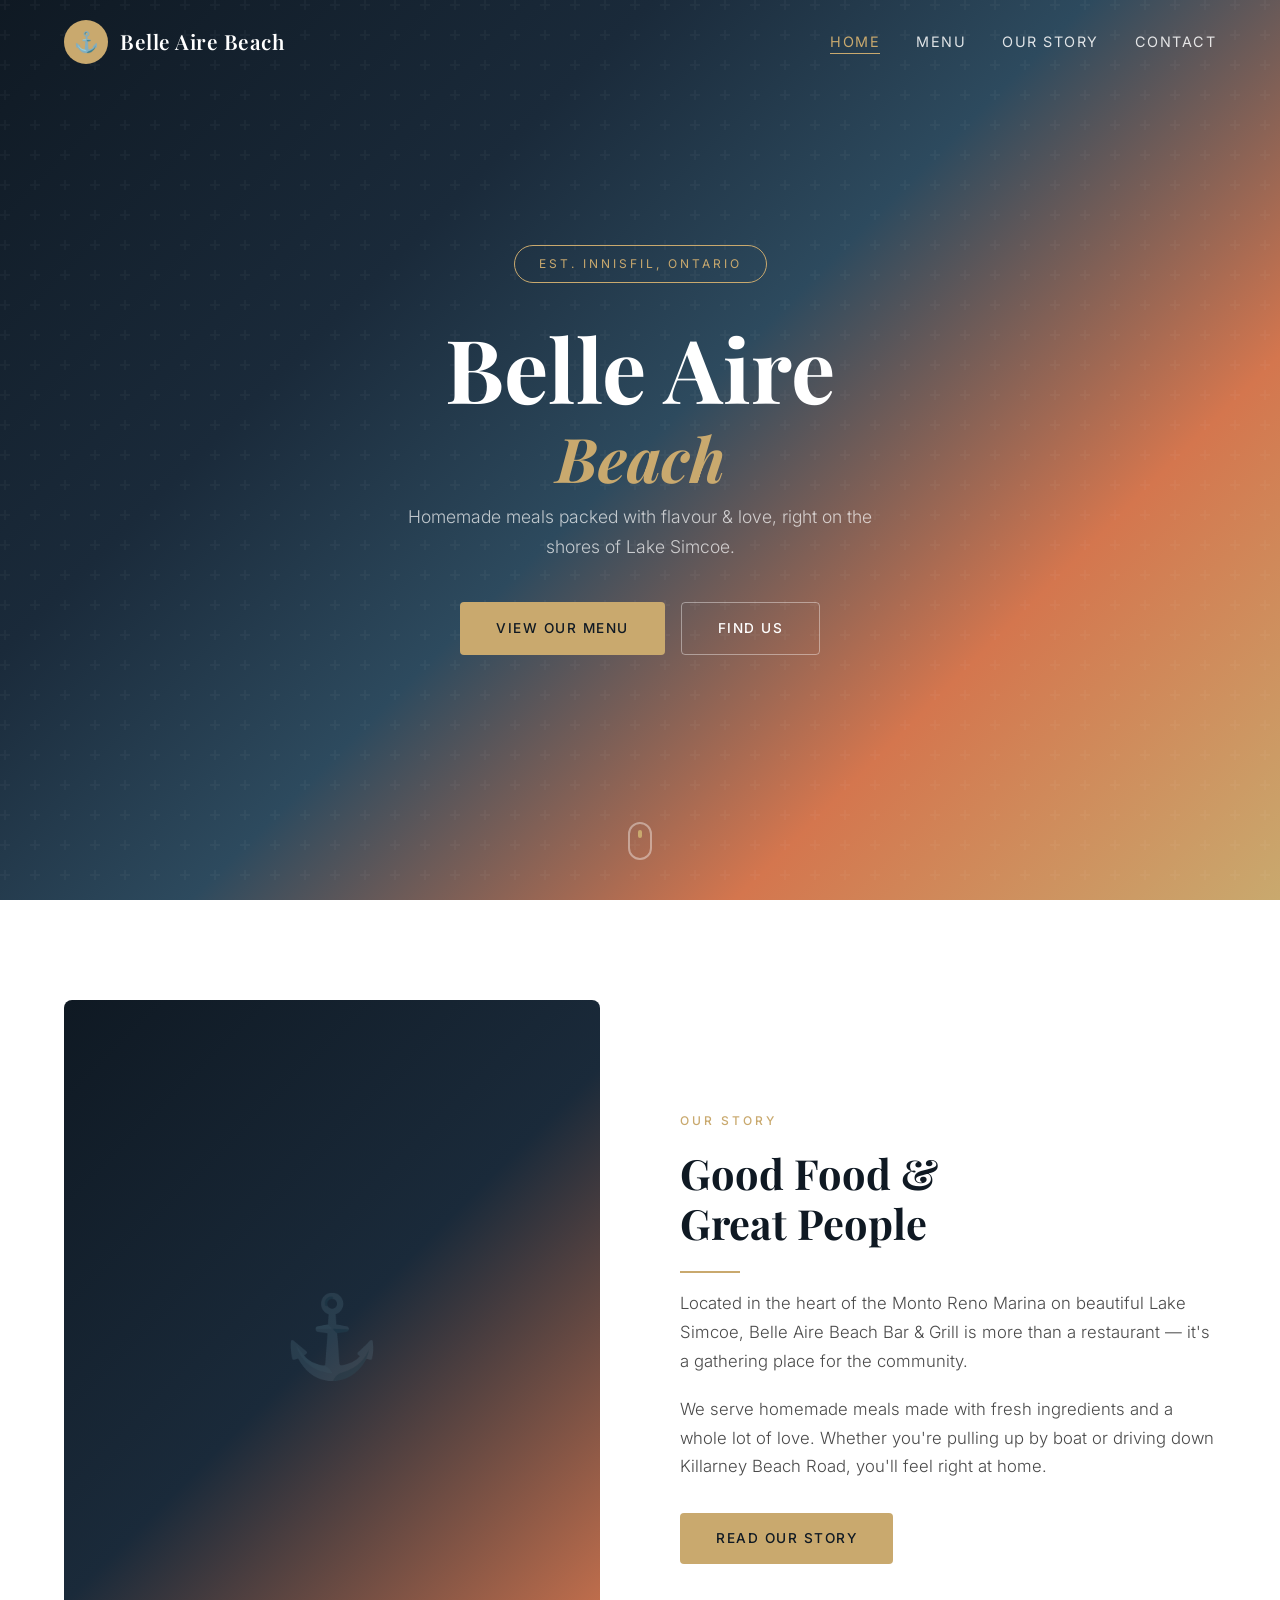
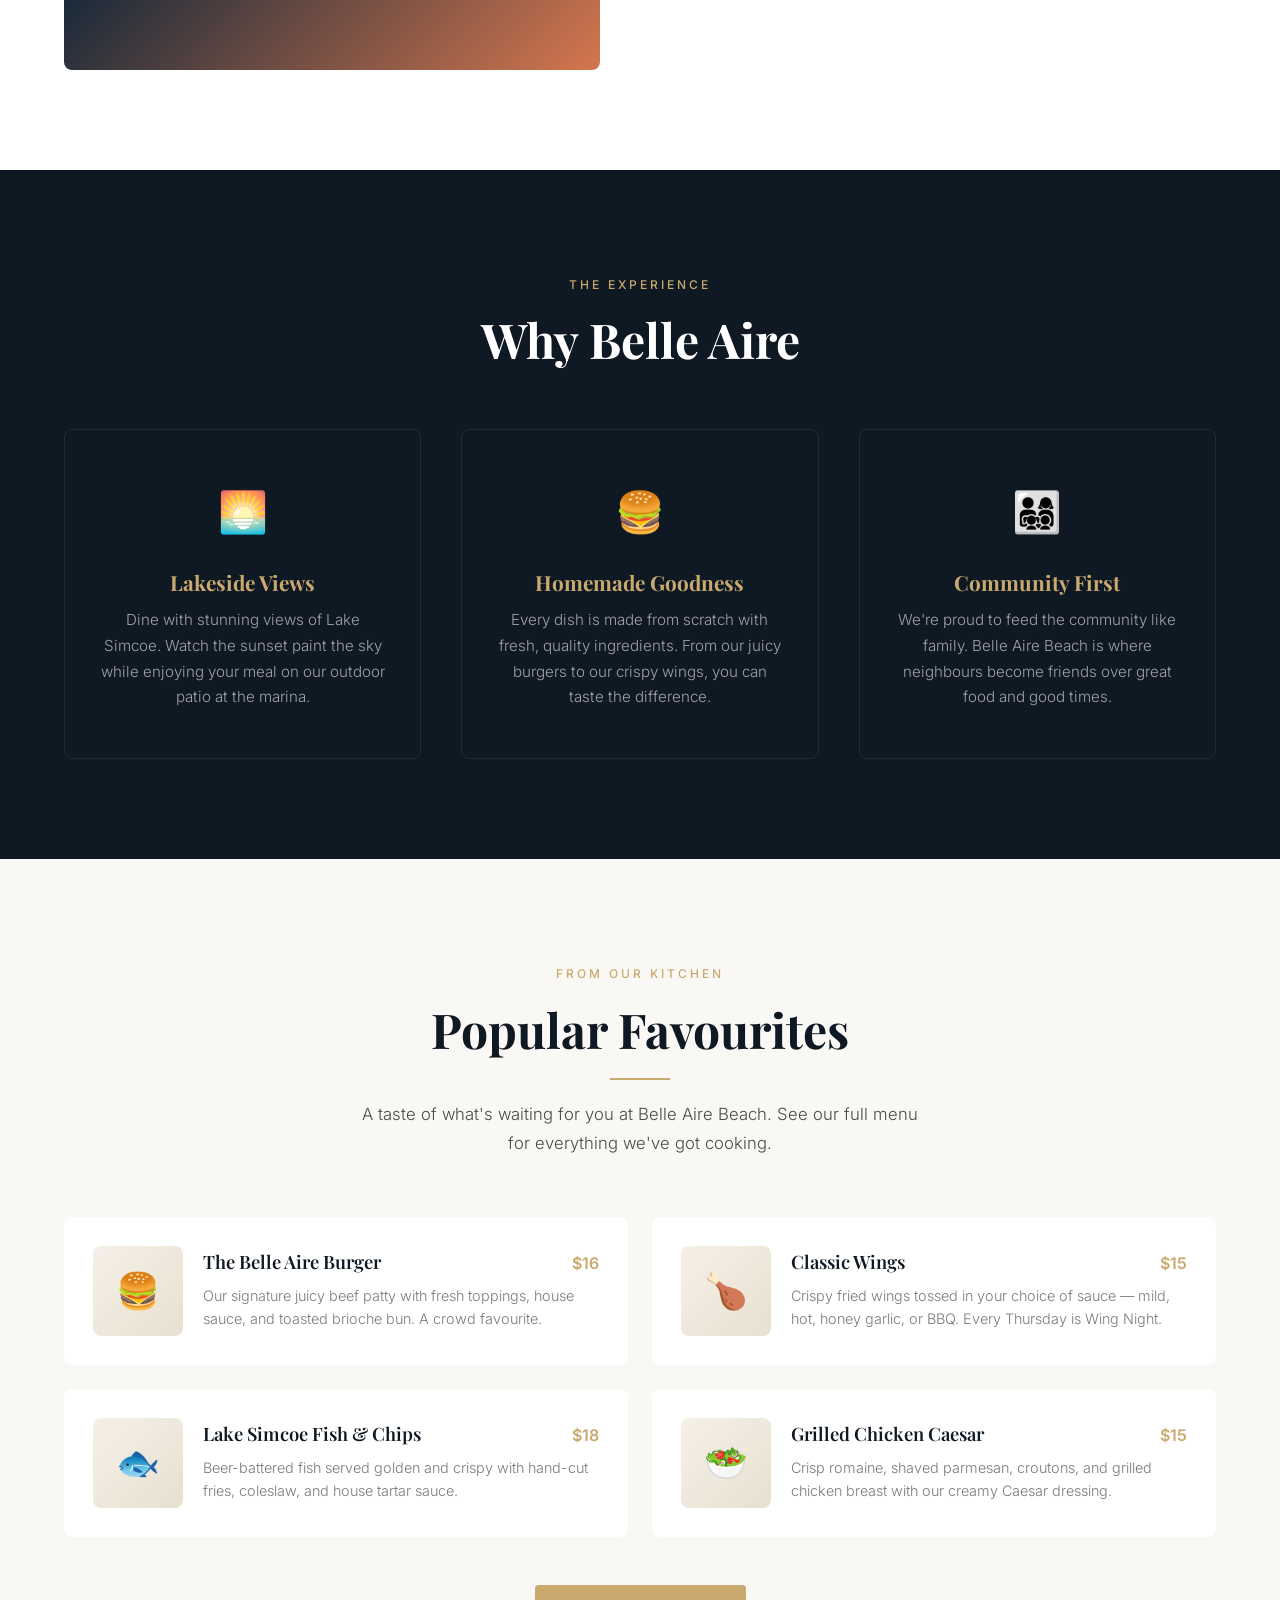
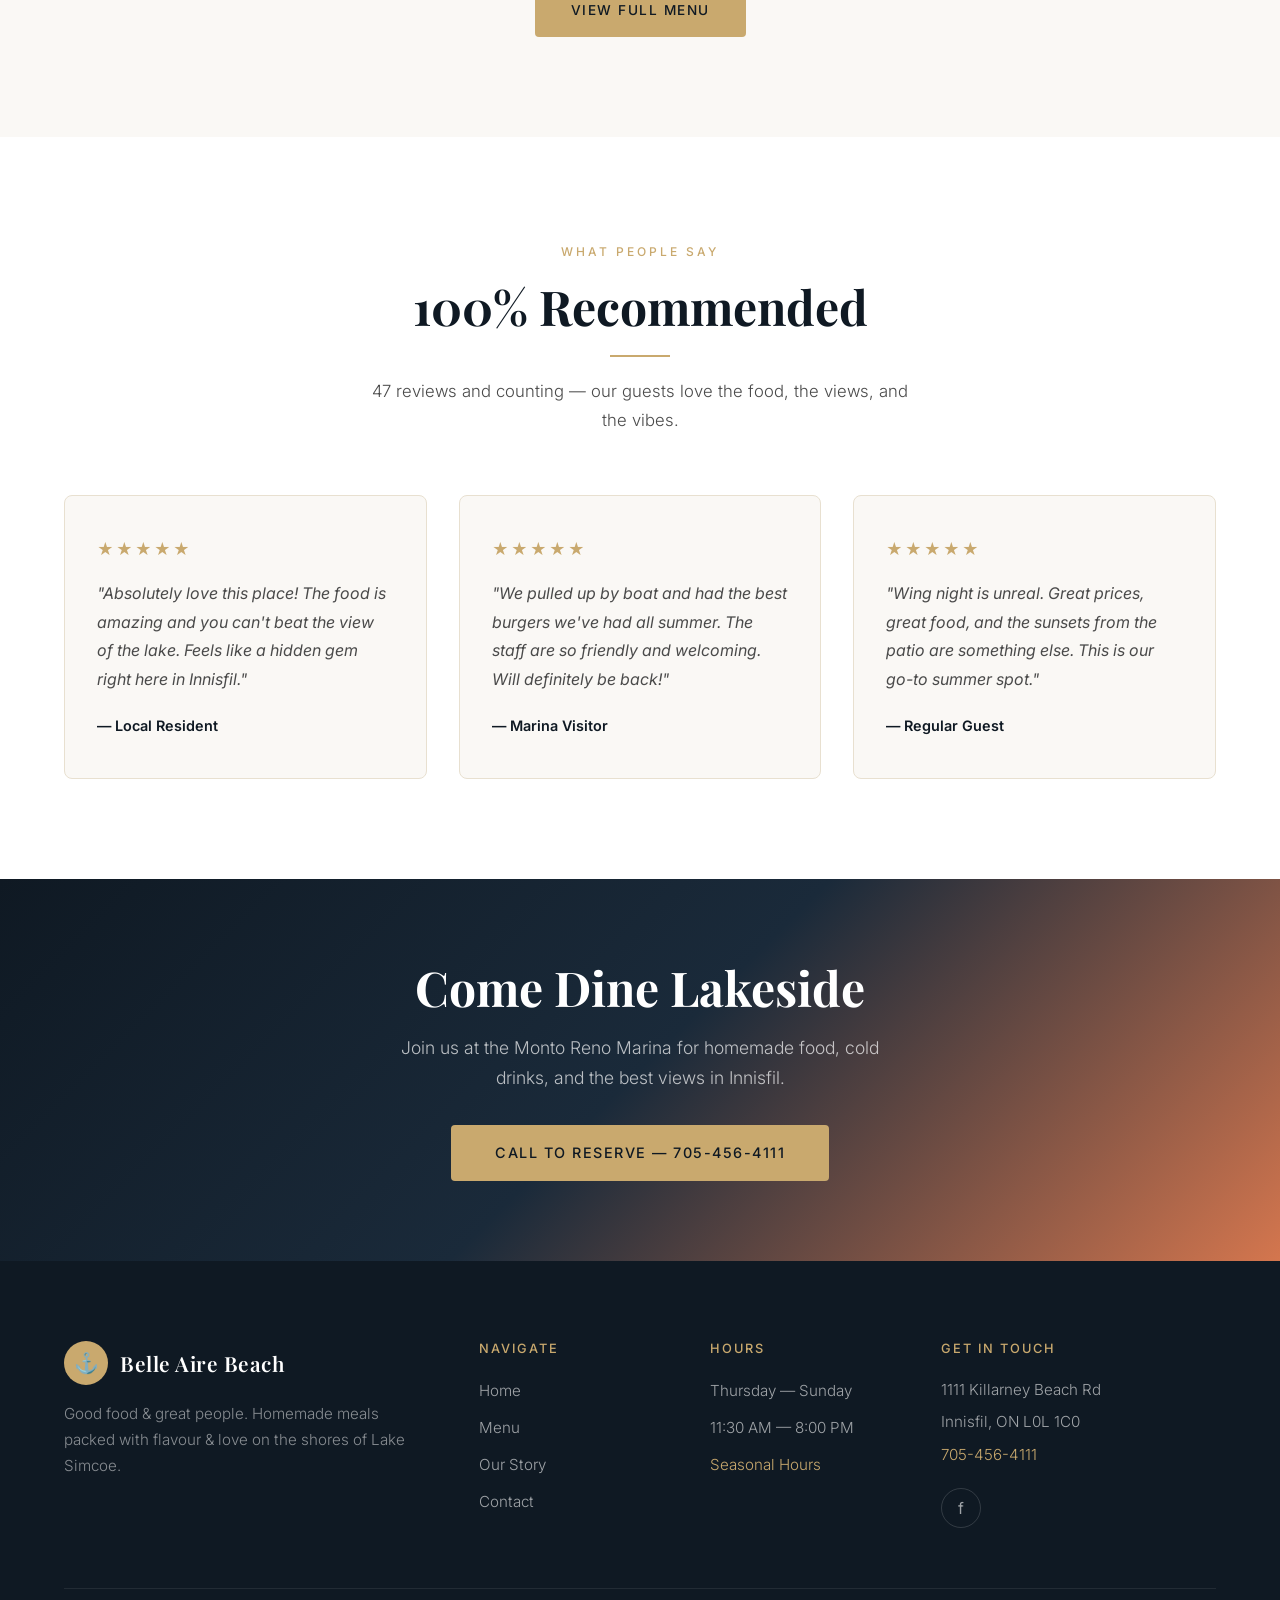
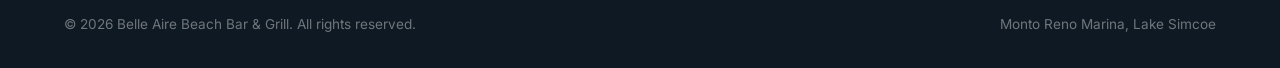
==== index.html @ 66b7fabe "Initial commit: Belle Aire Beach Bar & Grill website Static 4-page restaurant website with home, men" ====
<!DOCTYPE html>
<html lang="en">
<head>
  <meta charset="UTF-8">
  <meta name="viewport" content="width=device-width, initial-scale=1.0">
  <title>Belle Aire Beach Bar & Grill | Lakeside Dining on Lake Simcoe</title>
  <meta name="description" content="Good food & great people. Homemade meals packed with flavour & love at Monto Reno Marina on Lake Simcoe, Innisfil, Ontario.">
  <link rel="stylesheet" href="css/style.css">
  <link rel="icon" href="data:image/svg+xml,<svg xmlns='http://www.w3.org/2000/svg' viewBox='0 0 100 100'><text y='.9em' font-size='90'>⚓</text></svg>">
</head>
<body>

  <!-- NAV -->
  <nav class="nav">
    <div class="nav-inner">
      <a href="index.html" class="nav-logo">
        <div class="nav-logo-icon">⚓</div>
        <span class="nav-logo-text">Belle Aire Beach</span>
      </a>
      <ul class="nav-links">
        <li><a href="index.html" class="active">Home</a></li>
        <li><a href="menu.html">Menu</a></li>
        <li><a href="story.html">Our Story</a></li>
        <li><a href="contact.html">Contact</a></li>
      </ul>
      <div class="nav-toggle">
        <span></span>
        <span></span>
        <span></span>
      </div>
    </div>
  </nav>

  <!-- HERO -->
  <section class="hero">
    <div class="hero-bg"></div>
    <div class="hero-content">
      <div class="hero-badge">Est. Innisfil, Ontario</div>
      <h1 class="hero-title">Belle Aire <span>Beach</span></h1>
      <p class="hero-sub">Homemade meals packed with flavour & love, right on the shores of Lake Simcoe.</p>
      <div class="hero-cta">
        <a href="menu.html" class="btn btn-primary">View Our Menu</a>
        <a href="contact.html" class="btn btn-outline">Find Us</a>
      </div>
    </div>
    <div class="hero-scroll"><span></span></div>
  </section>

  <!-- ABOUT PREVIEW -->
  <section class="section about-preview">
    <div class="container">
      <div class="about-grid fade-in">
        <div class="about-image">
          <div class="about-image-overlay">⚓</div>
        </div>
        <div class="about-text">
          <div class="section-label">Our Story</div>
          <h2>Good Food &<br>Great People</h2>
          <div class="divider" style="margin: 16px 0;"></div>
          <p>Located in the heart of the Monto Reno Marina on beautiful Lake Simcoe, Belle Aire Beach Bar & Grill is more than a restaurant — it's a gathering place for the community.</p>
          <p>We serve homemade meals made with fresh ingredients and a whole lot of love. Whether you're pulling up by boat or driving down Killarney Beach Road, you'll feel right at home.</p>
          <a href="story.html" class="btn btn-primary">Read Our Story</a>
        </div>
      </div>
    </div>
  </section>

  <!-- FEATURES -->
  <section class="section features">
    <div class="container">
      <div class="section-header">
        <div class="section-label" style="color: var(--gold);">The Experience</div>
        <h2 class="section-title" style="color: var(--white);">Why Belle Aire</h2>
      </div>
      <div class="features-grid">
        <div class="feature-card fade-in">
          <div class="feature-icon">🌅</div>
          <h3>Lakeside Views</h3>
          <p>Dine with stunning views of Lake Simcoe. Watch the sunset paint the sky while enjoying your meal on our outdoor patio at the marina.</p>
        </div>
        <div class="feature-card fade-in">
          <div class="feature-icon">🍔</div>
          <h3>Homemade Goodness</h3>
          <p>Every dish is made from scratch with fresh, quality ingredients. From our juicy burgers to our crispy wings, you can taste the difference.</p>
        </div>
        <div class="feature-card fade-in">
          <div class="feature-icon">👨‍👩‍👧‍👦</div>
          <h3>Community First</h3>
          <p>We're proud to feed the community like family. Belle Aire Beach is where neighbours become friends over great food and good times.</p>
        </div>
      </div>
    </div>
  </section>

  <!-- MENU PREVIEW -->
  <section class="section menu-section">
    <div class="container">
      <div class="section-header">
        <div class="section-label">From Our Kitchen</div>
        <h2 class="section-title">Popular Favourites</h2>
        <div class="divider"></div>
        <p class="section-desc">A taste of what's waiting for you at Belle Aire Beach. See our full menu for everything we've got cooking.</p>
      </div>
      <div class="menu-grid">
        <div class="menu-item fade-in" data-category="mains">
          <div class="menu-item-img">🍔</div>
          <div class="menu-item-info">
            <div class="menu-item-header">
              <span class="menu-item-name">The Belle Aire Burger</span>
              <span class="menu-item-price">$16</span>
            </div>
            <p class="menu-item-desc">Our signature juicy beef patty with fresh toppings, house sauce, and toasted brioche bun. A crowd favourite.</p>
          </div>
        </div>
        <div class="menu-item fade-in" data-category="starters">
          <div class="menu-item-img">🍗</div>
          <div class="menu-item-info">
            <div class="menu-item-header">
              <span class="menu-item-name">Classic Wings</span>
              <span class="menu-item-price">$15</span>
            </div>
            <p class="menu-item-desc">Crispy fried wings tossed in your choice of sauce — mild, hot, honey garlic, or BBQ. Every Thursday is Wing Night.</p>
          </div>
        </div>
        <div class="menu-item fade-in" data-category="mains">
          <div class="menu-item-img">🐟</div>
          <div class="menu-item-info">
            <div class="menu-item-header">
              <span class="menu-item-name">Lake Simcoe Fish & Chips</span>
              <span class="menu-item-price">$18</span>
            </div>
            <p class="menu-item-desc">Beer-battered fish served golden and crispy with hand-cut fries, coleslaw, and house tartar sauce.</p>
          </div>
        </div>
        <div class="menu-item fade-in" data-category="mains">
          <div class="menu-item-img">🥗</div>
          <div class="menu-item-info">
            <div class="menu-item-header">
              <span class="menu-item-name">Grilled Chicken Caesar</span>
              <span class="menu-item-price">$15</span>
            </div>
            <p class="menu-item-desc">Crisp romaine, shaved parmesan, croutons, and grilled chicken breast with our creamy Caesar dressing.</p>
          </div>
        </div>
      </div>
      <div style="text-align: center; margin-top: 48px;">
        <a href="menu.html" class="btn btn-primary">View Full Menu</a>
      </div>
    </div>
  </section>

  <!-- TESTIMONIALS -->
  <section class="section testimonials">
    <div class="container">
      <div class="section-header">
        <div class="section-label">What People Say</div>
        <h2 class="section-title">100% Recommended</h2>
        <div class="divider"></div>
        <p class="section-desc">47 reviews and counting — our guests love the food, the views, and the vibes.</p>
      </div>
      <div class="testimonial-grid">
        <div class="testimonial-card fade-in">
          <div class="testimonial-stars">★★★★★</div>
          <p class="testimonial-text">"Absolutely love this place! The food is amazing and you can't beat the view of the lake. Feels like a hidden gem right here in Innisfil."</p>
          <p class="testimonial-author">— Local Resident</p>
        </div>
        <div class="testimonial-card fade-in">
          <div class="testimonial-stars">★★★★★</div>
          <p class="testimonial-text">"We pulled up by boat and had the best burgers we've had all summer. The staff are so friendly and welcoming. Will definitely be back!"</p>
          <p class="testimonial-author">— Marina Visitor</p>
        </div>
        <div class="testimonial-card fade-in">
          <div class="testimonial-stars">★★★★★</div>
          <p class="testimonial-text">"Wing night is unreal. Great prices, great food, and the sunsets from the patio are something else. This is our go-to summer spot."</p>
          <p class="testimonial-author">— Regular Guest</p>
        </div>
      </div>
    </div>
  </section>

  <!-- CTA BANNER -->
  <section class="cta-banner">
    <div class="container">
      <h2>Come Dine Lakeside</h2>
      <p>Join us at the Monto Reno Marina for homemade food, cold drinks, and the best views in Innisfil.</p>
      <a href="tel:+17054564111" class="btn btn-primary">Call to Reserve — 705-456-4111</a>
    </div>
  </section>

  <!-- FOOTER -->
  <footer class="footer">
    <div class="container">
      <div class="footer-grid">
        <div class="footer-brand">
          <a href="index.html" class="nav-logo" style="margin-bottom: 4px;">
            <div class="nav-logo-icon">⚓</div>
            <span class="nav-logo-text">Belle Aire Beach</span>
          </a>
          <p>Good food & great people. Homemade meals packed with flavour & love on the shores of Lake Simcoe.</p>
        </div>
        <div>
          <h4>Navigate</h4>
          <ul class="footer-links">
            <li><a href="index.html">Home</a></li>
            <li><a href="menu.html">Menu</a></li>
            <li><a href="story.html">Our Story</a></li>
            <li><a href="contact.html">Contact</a></li>
          </ul>
        </div>
        <div>
          <h4>Hours</h4>
          <ul class="footer-links">
            <li><a>Thursday — Sunday</a></li>
            <li><a>11:30 AM — 8:00 PM</a></li>
            <li><a style="color: var(--gold);">Seasonal Hours</a></li>
          </ul>
        </div>
        <div class="footer-contact">
          <h4>Get in Touch</h4>
          <p>1111 Killarney Beach Rd</p>
          <p>Innisfil, ON L0L 1C0</p>
          <p style="margin-top: 8px;"><a href="tel:+17054564111" style="color: var(--gold);">705-456-4111</a></p>
          <div class="footer-social">
            <a href="https://www.facebook.com/Belle.Aire.Beach" target="_blank" rel="noopener" aria-label="Facebook">f</a>
          </div>
        </div>
      </div>
      <div class="footer-bottom">
        <span>&copy; 2026 Belle Aire Beach Bar & Grill. All rights reserved.</span>
        <span>Monto Reno Marina, Lake Simcoe</span>
      </div>
    </div>
  </footer>

  <script src="js/main.js"></script>
</body>
</html>
---- css/style.css ----
@import url('https://fonts.googleapis.com/css2?family=Playfair+Display:ital,wght@0,400;0,600;0,700;1,400&family=Inter:wght@300;400;500;600&display=swap');

*,
*::before,
*::after {
  margin: 0;
  padding: 0;
  box-sizing: border-box;
}

:root {
  --navy: #0f1923;
  --navy-light: #1a2a3a;
  --gold: #c9a96e;
  --gold-light: #dfc08a;
  --sand: #f5f0e8;
  --sand-dark: #e8e0d0;
  --white: #ffffff;
  --warm-white: #faf8f5;
  --sunset: #d4764e;
  --text-dark: #1a1a1a;
  --text-mid: #4a4a4a;
  --text-light: #7a7a7a;
  --overlay: rgba(15, 25, 35, 0.6);
}

html {
  scroll-behavior: smooth;
  font-size: 16px;
}

body {
  font-family: 'Inter', sans-serif;
  color: var(--text-dark);
  background: var(--warm-white);
  line-height: 1.7;
  overflow-x: hidden;
}

h1, h2, h3, h4 {
  font-family: 'Playfair Display', serif;
  line-height: 1.2;
}

a {
  text-decoration: none;
  color: inherit;
  transition: color 0.3s ease;
}

img {
  max-width: 100%;
  height: auto;
  display: block;
}

.container {
  max-width: 1200px;
  margin: 0 auto;
  padding: 0 24px;
}

/* ── NAV ── */
.nav {
  position: fixed;
  top: 0;
  left: 0;
  right: 0;
  z-index: 1000;
  padding: 20px 0;
  transition: all 0.4s ease;
}

.nav.scrolled {
  background: rgba(15, 25, 35, 0.95);
  backdrop-filter: blur(20px);
  padding: 12px 0;
  box-shadow: 0 4px 30px rgba(0, 0, 0, 0.15);
}

.nav-inner {
  display: flex;
  align-items: center;
  justify-content: space-between;
  max-width: 1200px;
  margin: 0 auto;
  padding: 0 24px;
}

.nav-logo {
  display: flex;
  align-items: center;
  gap: 12px;
}

.nav-logo-icon {
  width: 44px;
  height: 44px;
  background: var(--gold);
  border-radius: 50%;
  display: flex;
  align-items: center;
  justify-content: center;
  font-size: 20px;
}

.nav-logo-text {
  font-family: 'Playfair Display', serif;
  font-size: 1.3rem;
  font-weight: 600;
  color: var(--white);
  letter-spacing: 0.5px;
}

.nav-links {
  display: flex;
  gap: 36px;
  list-style: none;
}

.nav-links a {
  color: rgba(255, 255, 255, 0.85);
  font-size: 0.9rem;
  font-weight: 400;
  letter-spacing: 1.5px;
  text-transform: uppercase;
  position: relative;
  padding-bottom: 4px;
}

.nav-links a::after {
  content: '';
  position: absolute;
  bottom: 0;
  left: 0;
  width: 0;
  height: 1.5px;
  background: var(--gold);
  transition: width 0.3s ease;
}

.nav-links a:hover::after,
.nav-links a.active::after {
  width: 100%;
}

.nav-links a:hover,
.nav-links a.active {
  color: var(--gold);
}

.nav-toggle {
  display: none;
  flex-direction: column;
  gap: 5px;
  cursor: pointer;
  padding: 4px;
}

.nav-toggle span {
  width: 26px;
  height: 2px;
  background: var(--white);
  transition: all 0.3s ease;
  border-radius: 2px;
}

.nav-toggle.open span:nth-child(1) {
  transform: rotate(45deg) translate(5px, 5px);
}

.nav-toggle.open span:nth-child(2) {
  opacity: 0;
}

.nav-toggle.open span:nth-child(3) {
  transform: rotate(-45deg) translate(5px, -5px);
}

/* ── HERO ── */
.hero {
  position: relative;
  height: 100vh;
  min-height: 600px;
  display: flex;
  align-items: center;
  justify-content: center;
  text-align: center;
  overflow: hidden;
}

.hero-bg {
  position: absolute;
  inset: 0;
  background: linear-gradient(135deg, #0f1923 0%, #1a2a3a 30%, #2d4a5e 50%, #d4764e 75%, #c9a96e 100%);
  z-index: 0;
}

.hero-bg::after {
  content: '';
  position: absolute;
  inset: 0;
  background: url("data:image/svg+xml,%3Csvg width='60' height='60' viewBox='0 0 60 60' xmlns='http://www.w3.org/2000/svg'%3E%3Cg fill='none' fill-rule='evenodd'%3E%3Cg fill='%23ffffff' fill-opacity='0.03'%3E%3Cpath d='M36 34v-4h-2v4h-4v2h4v4h2v-4h4v-2h-4zm0-30V0h-2v4h-4v2h4v4h2V6h4V4h-4zM6 34v-4H4v4H0v2h4v4h2v-4h4v-2H6zM6 4V0H4v4H0v2h4v4h2V6h4V4H6z'/%3E%3C/g%3E%3C/g%3E%3C/svg%3E");
}

.hero-content {
  position: relative;
  z-index: 2;
  max-width: 700px;
  padding: 0 24px;
}

.hero-badge {
  display: inline-block;
  padding: 8px 24px;
  border: 1px solid var(--gold);
  color: var(--gold);
  font-size: 0.75rem;
  letter-spacing: 3px;
  text-transform: uppercase;
  margin-bottom: 32px;
  border-radius: 30px;
}

.hero-title {
  font-size: clamp(3rem, 7vw, 5.5rem);
  color: var(--white);
  margin-bottom: 8px;
  font-weight: 700;
}

.hero-title span {
  display: block;
  font-style: italic;
  color: var(--gold);
  font-size: 0.7em;
}

.hero-sub {
  font-size: 1.1rem;
  color: rgba(255, 255, 255, 0.7);
  margin-bottom: 40px;
  font-weight: 300;
  max-width: 480px;
  margin-left: auto;
  margin-right: auto;
}

.hero-cta {
  display: inline-flex;
  gap: 16px;
  flex-wrap: wrap;
  justify-content: center;
}

.btn {
  display: inline-flex;
  align-items: center;
  gap: 8px;
  padding: 14px 36px;
  font-size: 0.85rem;
  font-weight: 500;
  letter-spacing: 1.5px;
  text-transform: uppercase;
  border: none;
  border-radius: 4px;
  cursor: pointer;
  transition: all 0.3s ease;
  font-family: 'Inter', sans-serif;
}

.btn-primary {
  background: var(--gold);
  color: var(--navy);
}

.btn-primary:hover {
  background: var(--gold-light);
  transform: translateY(-2px);
  box-shadow: 0 8px 25px rgba(201, 169, 110, 0.3);
}

.btn-outline {
  background: transparent;
  color: var(--white);
  border: 1.5px solid rgba(255, 255, 255, 0.4);
}

.btn-outline:hover {
  border-color: var(--gold);
  color: var(--gold);
  transform: translateY(-2px);
}

.hero-scroll {
  position: absolute;
  bottom: 40px;
  left: 50%;
  transform: translateX(-50%);
  z-index: 2;
  animation: bounce 2s infinite;
}

.hero-scroll span {
  display: block;
  width: 24px;
  height: 38px;
  border: 2px solid rgba(255, 255, 255, 0.4);
  border-radius: 12px;
  position: relative;
}

.hero-scroll span::after {
  content: '';
  width: 4px;
  height: 8px;
  background: var(--gold);
  border-radius: 2px;
  position: absolute;
  top: 6px;
  left: 50%;
  transform: translateX(-50%);
  animation: scroll-dot 2s infinite;
}

@keyframes bounce {
  0%, 100% { transform: translateX(-50%) translateY(0); }
  50% { transform: translateX(-50%) translateY(8px); }
}

@keyframes scroll-dot {
  0% { opacity: 1; top: 6px; }
  100% { opacity: 0; top: 20px; }
}

/* ── SECTIONS ── */
.section {
  padding: 100px 0;
}

.section-header {
  text-align: center;
  margin-bottom: 60px;
}

.section-label {
  display: inline-block;
  font-size: 0.75rem;
  letter-spacing: 3px;
  text-transform: uppercase;
  color: var(--gold);
  margin-bottom: 16px;
  font-weight: 500;
}

.section-title {
  font-size: clamp(2rem, 4vw, 3rem);
  color: var(--navy);
  margin-bottom: 16px;
}

.section-desc {
  max-width: 560px;
  margin: 0 auto;
  color: var(--text-mid);
  font-size: 1.05rem;
  font-weight: 300;
}

.divider {
  width: 60px;
  height: 2px;
  background: var(--gold);
  margin: 20px auto;
}

/* ── ABOUT PREVIEW (home) ── */
.about-preview {
  background: var(--white);
}

.about-grid {
  display: grid;
  grid-template-columns: 1fr 1fr;
  gap: 80px;
  align-items: center;
}

.about-image {
  position: relative;
  border-radius: 8px;
  overflow: hidden;
  aspect-ratio: 4/5;
  background: linear-gradient(135deg, var(--navy) 0%, var(--navy-light) 50%, var(--sunset) 100%);
}

.about-image-overlay {
  position: absolute;
  inset: 0;
  display: flex;
  align-items: center;
  justify-content: center;
  font-size: 5rem;
  color: rgba(255, 255, 255, 0.15);
}

.about-text .section-label {
  text-align: left;
}

.about-text h2 {
  font-size: clamp(1.8rem, 3.5vw, 2.6rem);
  color: var(--navy);
  margin-bottom: 24px;
}

.about-text p {
  color: var(--text-mid);
  margin-bottom: 20px;
  font-weight: 300;
  font-size: 1.05rem;
}

.about-text .btn {
  margin-top: 12px;
}

/* ── FEATURES ── */
.features {
  background: var(--navy);
  color: var(--white);
}

.features-grid {
  display: grid;
  grid-template-columns: repeat(3, 1fr);
  gap: 40px;
}

.feature-card {
  text-align: center;
  padding: 48px 32px;
  border: 1px solid rgba(255, 255, 255, 0.08);
  border-radius: 8px;
  transition: all 0.4s ease;
}

.feature-card:hover {
  border-color: var(--gold);
  transform: translateY(-4px);
}

.feature-icon {
  font-size: 2.5rem;
  margin-bottom: 24px;
}

.feature-card h3 {
  font-size: 1.3rem;
  margin-bottom: 12px;
  color: var(--gold);
}

.feature-card p {
  color: rgba(255, 255, 255, 0.6);
  font-weight: 300;
  font-size: 0.95rem;
  line-height: 1.7;
}

/* ── MENU SECTION ── */
.menu-section {
  background: var(--warm-white);
}

.menu-categories {
  display: flex;
  justify-content: center;
  gap: 8px;
  margin-bottom: 48px;
  flex-wrap: wrap;
}

.menu-cat-btn {
  padding: 10px 28px;
  border: 1.5px solid var(--sand-dark);
  background: transparent;
  border-radius: 30px;
  cursor: pointer;
  font-family: 'Inter', sans-serif;
  font-size: 0.85rem;
  letter-spacing: 1px;
  text-transform: uppercase;
  color: var(--text-mid);
  transition: all 0.3s ease;
}

.menu-cat-btn:hover,
.menu-cat-btn.active {
  background: var(--navy);
  border-color: var(--navy);
  color: var(--white);
}

.menu-grid {
  display: grid;
  grid-template-columns: repeat(2, 1fr);
  gap: 24px;
}

.menu-item {
  display: flex;
  gap: 20px;
  padding: 28px;
  background: var(--white);
  border-radius: 8px;
  transition: all 0.3s ease;
  border: 1px solid transparent;
}

.menu-item:hover {
  box-shadow: 0 8px 30px rgba(0, 0, 0, 0.06);
  border-color: var(--gold);
  transform: translateY(-2px);
}

.menu-item-img {
  width: 90px;
  height: 90px;
  border-radius: 8px;
  flex-shrink: 0;
  display: flex;
  align-items: center;
  justify-content: center;
  font-size: 2.2rem;
  background: linear-gradient(135deg, var(--sand) 0%, var(--sand-dark) 100%);
}

.menu-item-info {
  flex: 1;
}

.menu-item-header {
  display: flex;
  justify-content: space-between;
  align-items: baseline;
  margin-bottom: 6px;
}

.menu-item-name {
  font-family: 'Playfair Display', serif;
  font-size: 1.15rem;
  font-weight: 600;
  color: var(--navy);
}

.menu-item-price {
  font-weight: 600;
  color: var(--gold);
  font-size: 1rem;
  white-space: nowrap;
  margin-left: 12px;
}

.menu-item-desc {
  font-size: 0.9rem;
  color: var(--text-light);
  font-weight: 300;
  line-height: 1.6;
}

/* ── TESTIMONIALS ── */
.testimonials {
  background: var(--white);
}

.testimonial-grid {
  display: grid;
  grid-template-columns: repeat(3, 1fr);
  gap: 32px;
}

.testimonial-card {
  padding: 40px 32px;
  background: var(--warm-white);
  border-radius: 8px;
  border: 1px solid var(--sand-dark);
}

.testimonial-stars {
  color: var(--gold);
  font-size: 1rem;
  letter-spacing: 2px;
  margin-bottom: 16px;
}

.testimonial-text {
  font-style: italic;
  color: var(--text-mid);
  font-size: 1rem;
  line-height: 1.8;
  margin-bottom: 20px;
}

.testimonial-author {
  font-weight: 600;
  font-size: 0.9rem;
  color: var(--navy);
}

/* ── CTA BANNER ── */
.cta-banner {
  background: linear-gradient(135deg, var(--navy) 0%, var(--navy-light) 50%, var(--sunset) 100%);
  padding: 80px 0;
  text-align: center;
  color: var(--white);
}

.cta-banner h2 {
  font-size: clamp(2rem, 4vw, 3rem);
  margin-bottom: 16px;
}

.cta-banner p {
  color: rgba(255, 255, 255, 0.7);
  font-weight: 300;
  font-size: 1.1rem;
  margin-bottom: 32px;
  max-width: 500px;
  margin-left: auto;
  margin-right: auto;
}

.cta-banner .btn-primary {
  font-size: 0.9rem;
  padding: 16px 44px;
}

/* ── STORY PAGE ── */
.page-hero {
  height: 50vh;
  min-height: 400px;
  display: flex;
  align-items: center;
  justify-content: center;
  text-align: center;
  position: relative;
  overflow: hidden;
}

.page-hero .hero-bg {
  position: absolute;
  inset: 0;
}

.page-hero-content {
  position: relative;
  z-index: 2;
}

.page-hero h1 {
  font-size: clamp(2.5rem, 5vw, 4rem);
  color: var(--white);
  margin-bottom: 12px;
}

.page-hero p {
  color: rgba(255, 255, 255, 0.7);
  font-size: 1.1rem;
  font-weight: 300;
}

.story-content {
  padding: 100px 0;
}

.story-block {
  display: grid;
  grid-template-columns: 1fr 1fr;
  gap: 80px;
  align-items: center;
  margin-bottom: 100px;
}

.story-block:last-child {
  margin-bottom: 0;
}

.story-block.reverse {
  direction: rtl;
}

.story-block.reverse > * {
  direction: ltr;
}

.story-image {
  aspect-ratio: 4/3;
  border-radius: 8px;
  overflow: hidden;
  background: linear-gradient(135deg, var(--navy) 0%, var(--sunset) 100%);
  display: flex;
  align-items: center;
  justify-content: center;
  font-size: 4rem;
  color: rgba(255, 255, 255, 0.15);
}

.story-text h2 {
  font-size: clamp(1.6rem, 3vw, 2.2rem);
  color: var(--navy);
  margin-bottom: 20px;
}

.story-text p {
  color: var(--text-mid);
  font-weight: 300;
  font-size: 1.05rem;
  margin-bottom: 16px;
  line-height: 1.8;
}

.story-highlight {
  margin-top: 24px;
  padding: 24px 28px;
  border-left: 3px solid var(--gold);
  background: var(--sand);
  border-radius: 0 8px 8px 0;
}

.story-highlight p {
  font-style: italic;
  color: var(--navy);
  font-weight: 400;
  margin-bottom: 0;
}

.timeline {
  position: relative;
  padding: 60px 0;
}

.timeline::before {
  content: '';
  position: absolute;
  left: 50%;
  top: 0;
  bottom: 0;
  width: 2px;
  background: var(--sand-dark);
  transform: translateX(-50%);
}

.timeline-item {
  display: flex;
  align-items: center;
  margin-bottom: 60px;
  position: relative;
}

.timeline-item:nth-child(odd) {
  flex-direction: row;
  padding-right: calc(50% + 40px);
  text-align: right;
}

.timeline-item:nth-child(even) {
  flex-direction: row-reverse;
  padding-left: calc(50% + 40px);
}

.timeline-dot {
  position: absolute;
  left: 50%;
  transform: translateX(-50%);
  width: 16px;
  height: 16px;
  background: var(--gold);
  border-radius: 50%;
  border: 3px solid var(--warm-white);
  z-index: 2;
}

.timeline-content h3 {
  font-size: 1.2rem;
  color: var(--gold);
  margin-bottom: 4px;
}

.timeline-content h4 {
  font-size: 1.1rem;
  color: var(--navy);
  margin-bottom: 8px;
}

.timeline-content p {
  color: var(--text-mid);
  font-weight: 300;
  font-size: 0.95rem;
}

/* ── CONTACT PAGE ── */
.contact-section {
  padding: 100px 0;
}

.contact-grid {
  display: grid;
  grid-template-columns: 1fr 1fr;
  gap: 60px;
}

.contact-info h2 {
  font-size: clamp(1.8rem, 3vw, 2.4rem);
  color: var(--navy);
  margin-bottom: 24px;
}

.contact-info > p {
  color: var(--text-mid);
  font-weight: 300;
  font-size: 1.05rem;
  margin-bottom: 40px;
  line-height: 1.8;
}

.contact-detail {
  display: flex;
  gap: 20px;
  margin-bottom: 32px;
  align-items: flex-start;
}

.contact-detail-icon {
  width: 52px;
  height: 52px;
  background: var(--sand);
  border-radius: 12px;
  display: flex;
  align-items: center;
  justify-content: center;
  font-size: 1.3rem;
  flex-shrink: 0;
}

.contact-detail h4 {
  font-family: 'Inter', sans-serif;
  font-size: 0.8rem;
  letter-spacing: 2px;
  text-transform: uppercase;
  color: var(--text-light);
  margin-bottom: 4px;
  font-weight: 500;
}

.contact-detail p {
  color: var(--navy);
  font-weight: 500;
  font-size: 1.05rem;
}

.contact-detail a {
  color: var(--navy);
}

.contact-detail a:hover {
  color: var(--gold);
}

.contact-map {
  border-radius: 12px;
  overflow: hidden;
  height: 100%;
  min-height: 400px;
  background: var(--sand);
}

.contact-map iframe {
  width: 100%;
  height: 100%;
  border: none;
  min-height: 400px;
}

.hours-grid {
  display: grid;
  grid-template-columns: 1fr 1fr;
  gap: 8px;
  margin-top: 32px;
  padding-top: 32px;
  border-top: 1px solid var(--sand-dark);
}

.hours-grid h4 {
  grid-column: 1 / -1;
  font-size: 0.8rem;
  letter-spacing: 2px;
  text-transform: uppercase;
  color: var(--text-light);
  margin-bottom: 8px;
  font-weight: 500;
  font-family: 'Inter', sans-serif;
}

.hours-day {
  display: flex;
  justify-content: space-between;
  padding: 8px 0;
  font-size: 0.95rem;
  grid-column: 1 / -1;
}

.hours-day .day {
  color: var(--text-mid);
}

.hours-day .time {
  font-weight: 500;
  color: var(--navy);
}

.hours-day.closed .time {
  color: var(--text-light);
}

/* ── MENU PAGE FULL ── */
.menu-page-section {
  padding: 80px 0;
}

.menu-category-block {
  margin-bottom: 80px;
}

.menu-category-block:last-child {
  margin-bottom: 0;
}

.menu-category-header {
  display: flex;
  align-items: center;
  gap: 20px;
  margin-bottom: 36px;
}

.menu-category-icon {
  font-size: 2rem;
}

.menu-category-header h2 {
  font-size: 1.8rem;
  color: var(--navy);
}

.menu-category-header .line {
  flex: 1;
  height: 1px;
  background: var(--sand-dark);
}

.menu-full-grid {
  display: grid;
  grid-template-columns: repeat(2, 1fr);
  gap: 20px;
}

.menu-full-item {
  padding: 24px;
  background: var(--white);
  border-radius: 8px;
  border: 1px solid var(--sand-dark);
  transition: all 0.3s ease;
}

.menu-full-item:hover {
  border-color: var(--gold);
  box-shadow: 0 4px 20px rgba(0, 0, 0, 0.05);
}

.menu-full-item-header {
  display: flex;
  justify-content: space-between;
  align-items: baseline;
  margin-bottom: 8px;
}

.menu-full-item-name {
  font-family: 'Playfair Display', serif;
  font-size: 1.1rem;
  font-weight: 600;
  color: var(--navy);
}

.menu-full-item-price {
  font-weight: 600;
  color: var(--gold);
  font-size: 1rem;
}

.menu-full-item-dots {
  flex: 1;
  border-bottom: 1px dotted var(--sand-dark);
  margin: 0 12px;
  margin-bottom: 4px;
}

.menu-full-item-desc {
  font-size: 0.88rem;
  color: var(--text-light);
  font-weight: 300;
  line-height: 1.6;
}

.menu-full-item .tag {
  display: inline-block;
  padding: 2px 10px;
  background: var(--sand);
  border-radius: 20px;
  font-size: 0.72rem;
  color: var(--text-mid);
  letter-spacing: 0.5px;
  text-transform: uppercase;
  margin-top: 8px;
}

.menu-note {
  text-align: center;
  padding: 40px;
  background: var(--sand);
  border-radius: 8px;
  margin-top: 40px;
}

.menu-note p {
  color: var(--text-mid);
  font-size: 0.95rem;
  font-weight: 300;
}

/* ── FOOTER ── */
.footer {
  background: var(--navy);
  color: var(--white);
  padding: 80px 0 32px;
}

.footer-grid {
  display: grid;
  grid-template-columns: 2fr 1fr 1fr 1.5fr;
  gap: 48px;
  margin-bottom: 60px;
}

.footer-brand p {
  color: rgba(255, 255, 255, 0.5);
  font-weight: 300;
  font-size: 0.95rem;
  margin-top: 16px;
  line-height: 1.7;
}

.footer h4 {
  font-family: 'Inter', sans-serif;
  font-size: 0.8rem;
  letter-spacing: 2px;
  text-transform: uppercase;
  color: var(--gold);
  margin-bottom: 20px;
  font-weight: 500;
}

.footer-links {
  list-style: none;
}

.footer-links li {
  margin-bottom: 10px;
}

.footer-links a {
  color: rgba(255, 255, 255, 0.6);
  font-size: 0.95rem;
  font-weight: 300;
  transition: color 0.3s ease;
}

.footer-links a:hover {
  color: var(--gold);
}

.footer-contact p {
  color: rgba(255, 255, 255, 0.6);
  font-size: 0.95rem;
  font-weight: 300;
  margin-bottom: 6px;
}

.footer-social {
  display: flex;
  gap: 12px;
  margin-top: 20px;
}

.footer-social a {
  width: 40px;
  height: 40px;
  border: 1px solid rgba(255, 255, 255, 0.15);
  border-radius: 50%;
  display: flex;
  align-items: center;
  justify-content: center;
  color: rgba(255, 255, 255, 0.6);
  font-size: 1rem;
  transition: all 0.3s ease;
}

.footer-social a:hover {
  border-color: var(--gold);
  color: var(--gold);
  background: rgba(201, 169, 110, 0.1);
}

.footer-bottom {
  border-top: 1px solid rgba(255, 255, 255, 0.08);
  padding-top: 24px;
  display: flex;
  justify-content: space-between;
  align-items: center;
  font-size: 0.85rem;
  color: rgba(255, 255, 255, 0.4);
}

/* ── ANIMATIONS ── */
.fade-in {
  opacity: 0;
  transform: translateY(30px);
  transition: opacity 0.8s ease, transform 0.8s ease;
}

.fade-in.visible {
  opacity: 1;
  transform: translateY(0);
}

/* ── RESPONSIVE ── */
@media (max-width: 968px) {
  .nav-links {
    display: none;
    position: fixed;
    top: 0;
    left: 0;
    right: 0;
    bottom: 0;
    background: rgba(15, 25, 35, 0.98);
    flex-direction: column;
    align-items: center;
    justify-content: center;
    gap: 32px;
    z-index: 999;
  }

  .nav-links.open {
    display: flex;
  }

  .nav-links a {
    font-size: 1.2rem;
    letter-spacing: 3px;
  }

  .nav-toggle {
    display: flex;
    z-index: 1001;
  }

  .about-grid,
  .story-block,
  .contact-grid {
    grid-template-columns: 1fr;
    gap: 40px;
  }

  .story-block.reverse {
    direction: ltr;
  }

  .features-grid {
    grid-template-columns: 1fr;
    gap: 24px;
  }

  .menu-grid,
  .menu-full-grid {
    grid-template-columns: 1fr;
  }

  .testimonial-grid {
    grid-template-columns: 1fr;
    gap: 20px;
  }

  .footer-grid {
    grid-template-columns: 1fr 1fr;
    gap: 32px;
  }

  .timeline::before {
    left: 20px;
  }

  .timeline-item:nth-child(odd),
  .timeline-item:nth-child(even) {
    padding-left: 56px;
    padding-right: 0;
    text-align: left;
    flex-direction: row;
  }

  .timeline-dot {
    left: 20px;
  }
}

@media (max-width: 600px) {
  .section {
    padding: 60px 0;
  }

  .hero {
    min-height: 500px;
  }

  .footer-grid {
    grid-template-columns: 1fr;
  }

  .footer-bottom {
    flex-direction: column;
    gap: 12px;
    text-align: center;
  }

  .menu-item {
    flex-direction: column;
    align-items: center;
    text-align: center;
  }

  .menu-item-header {
    flex-direction: column;
    align-items: center;
    gap: 4px;
  }

  .menu-item-price {
    margin-left: 0;
  }
}
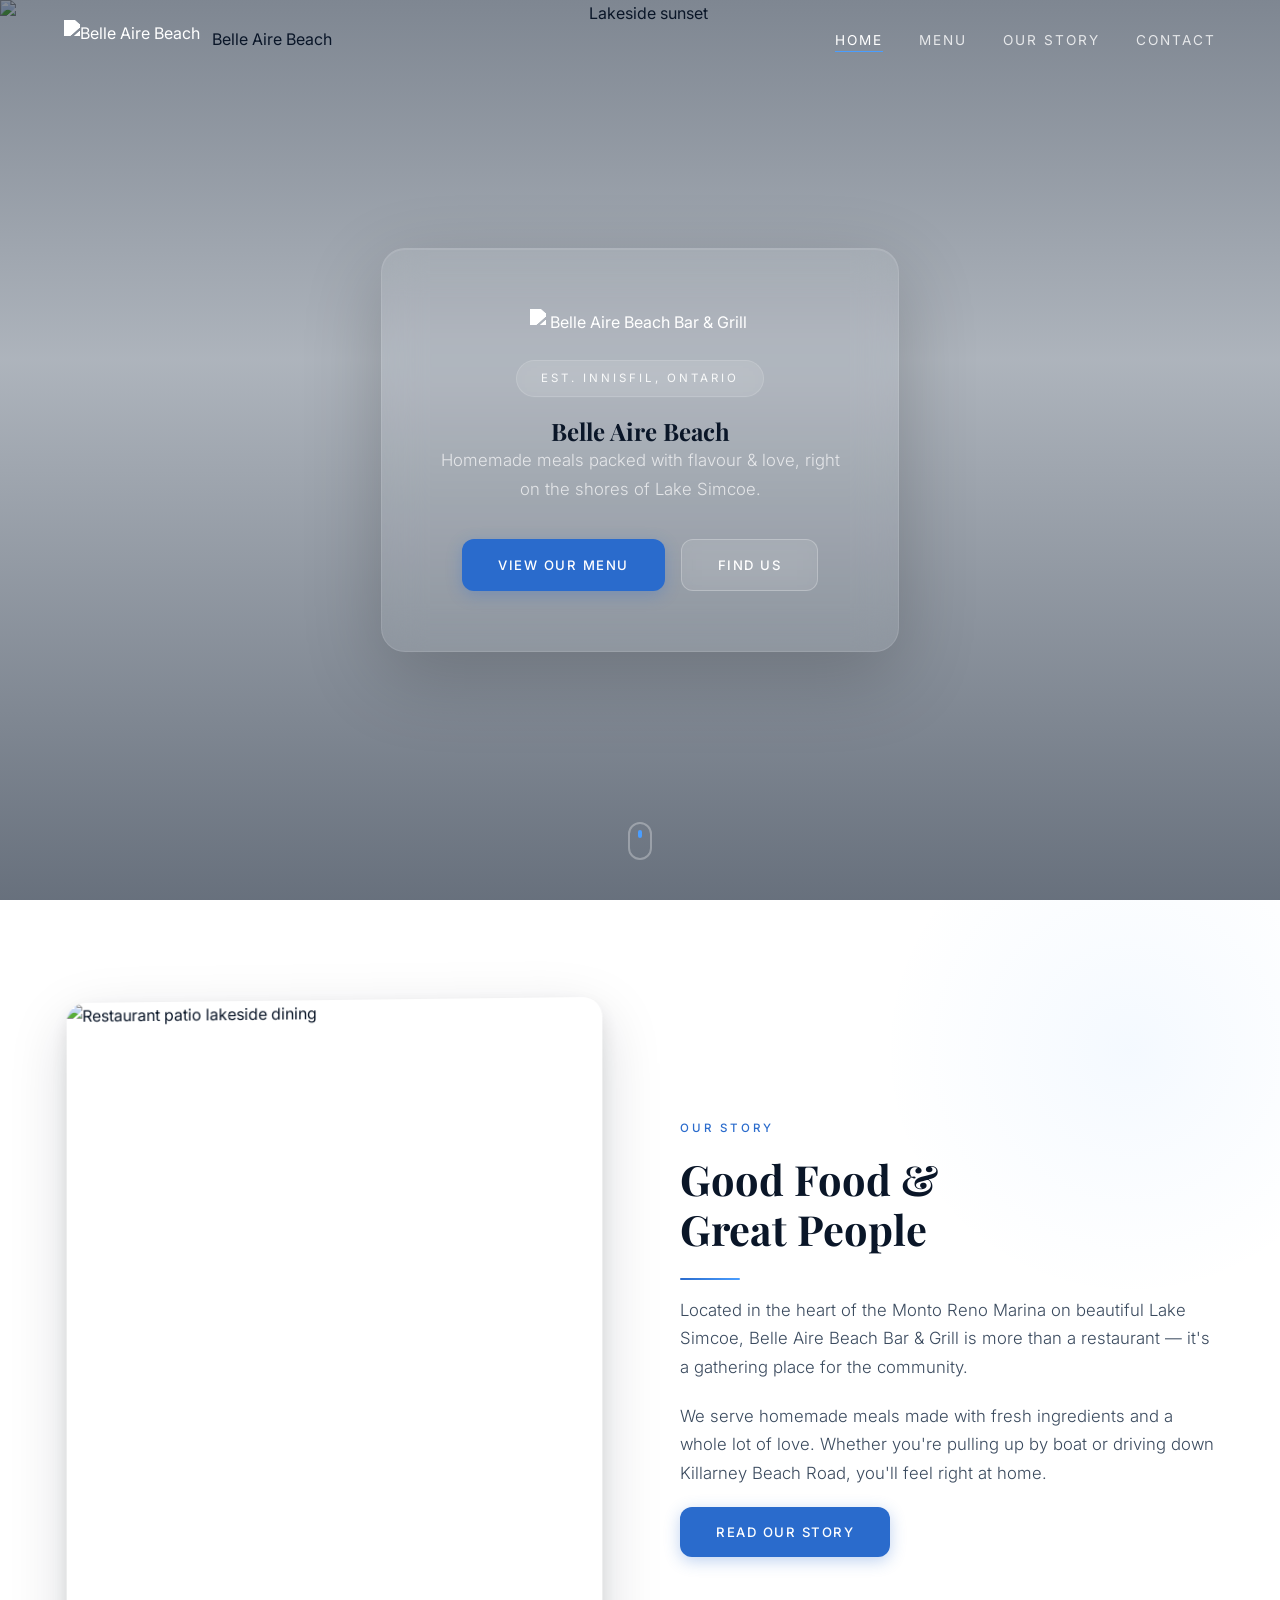
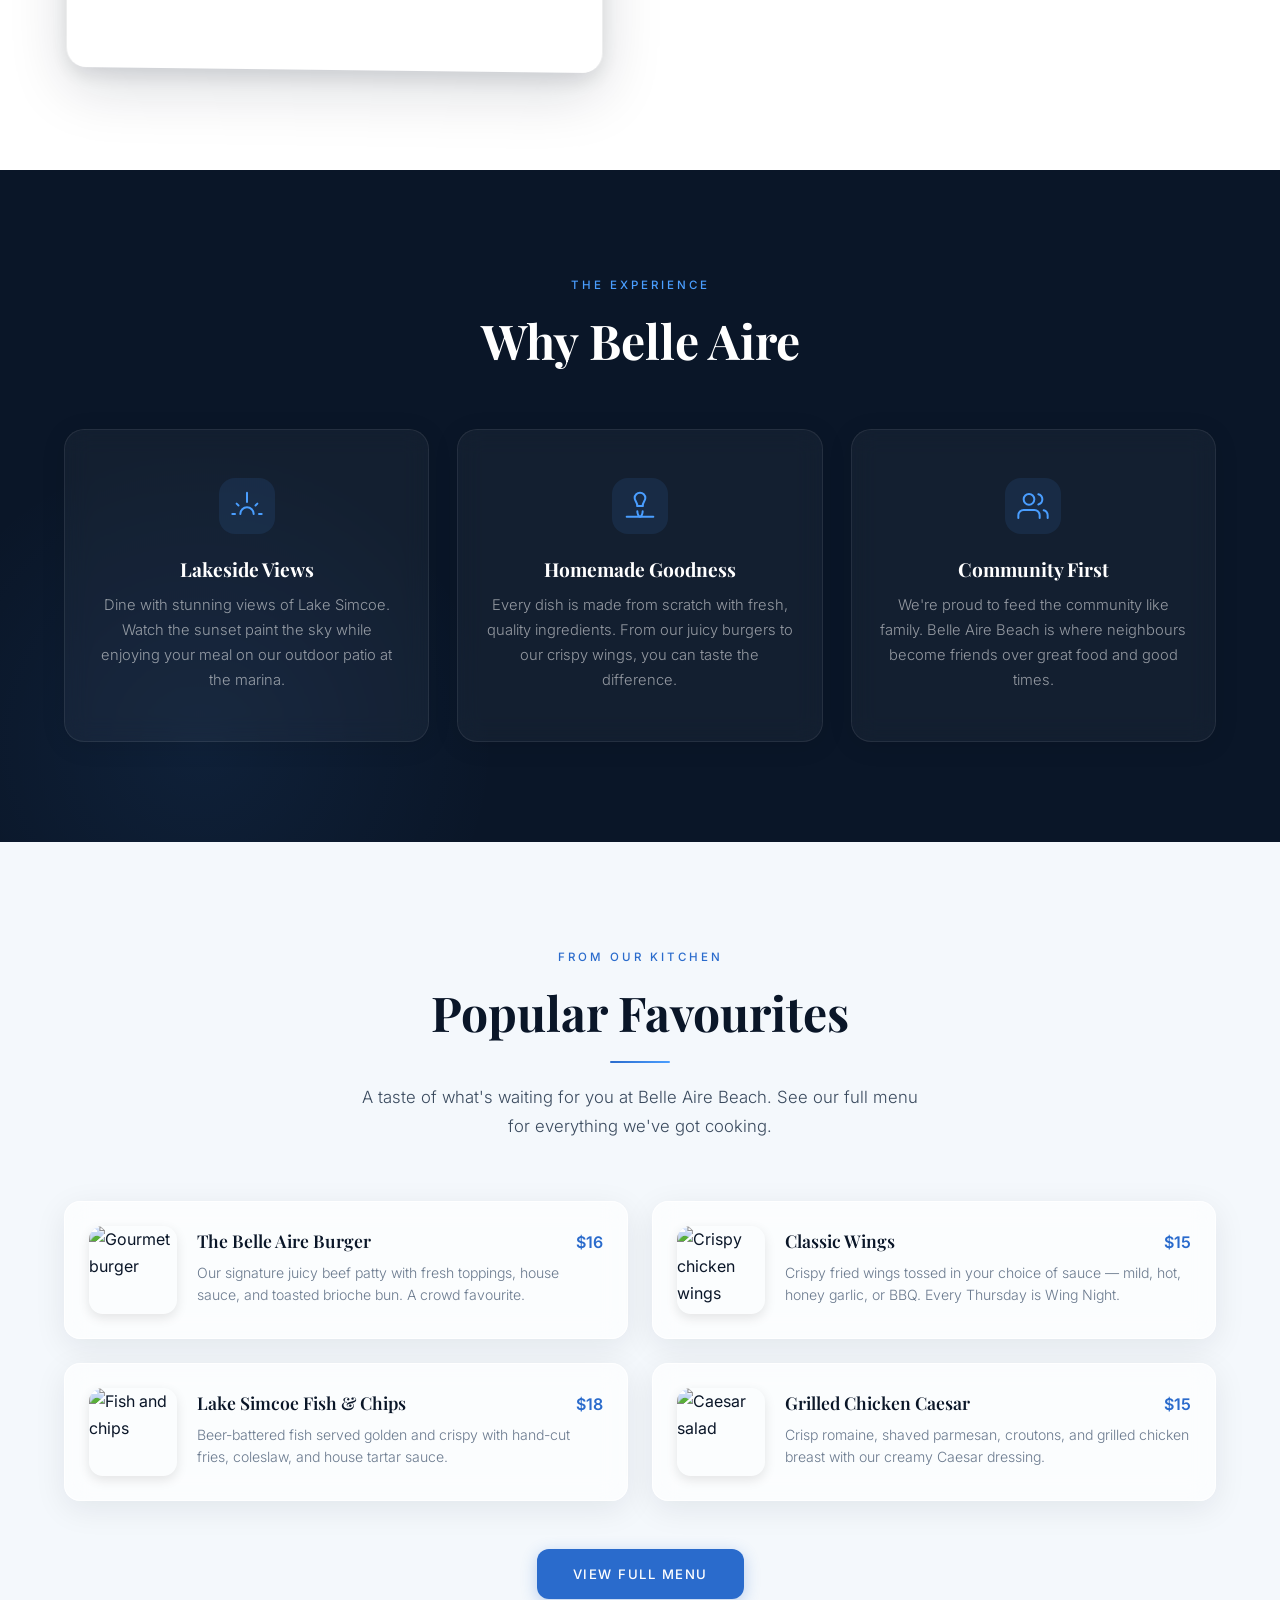
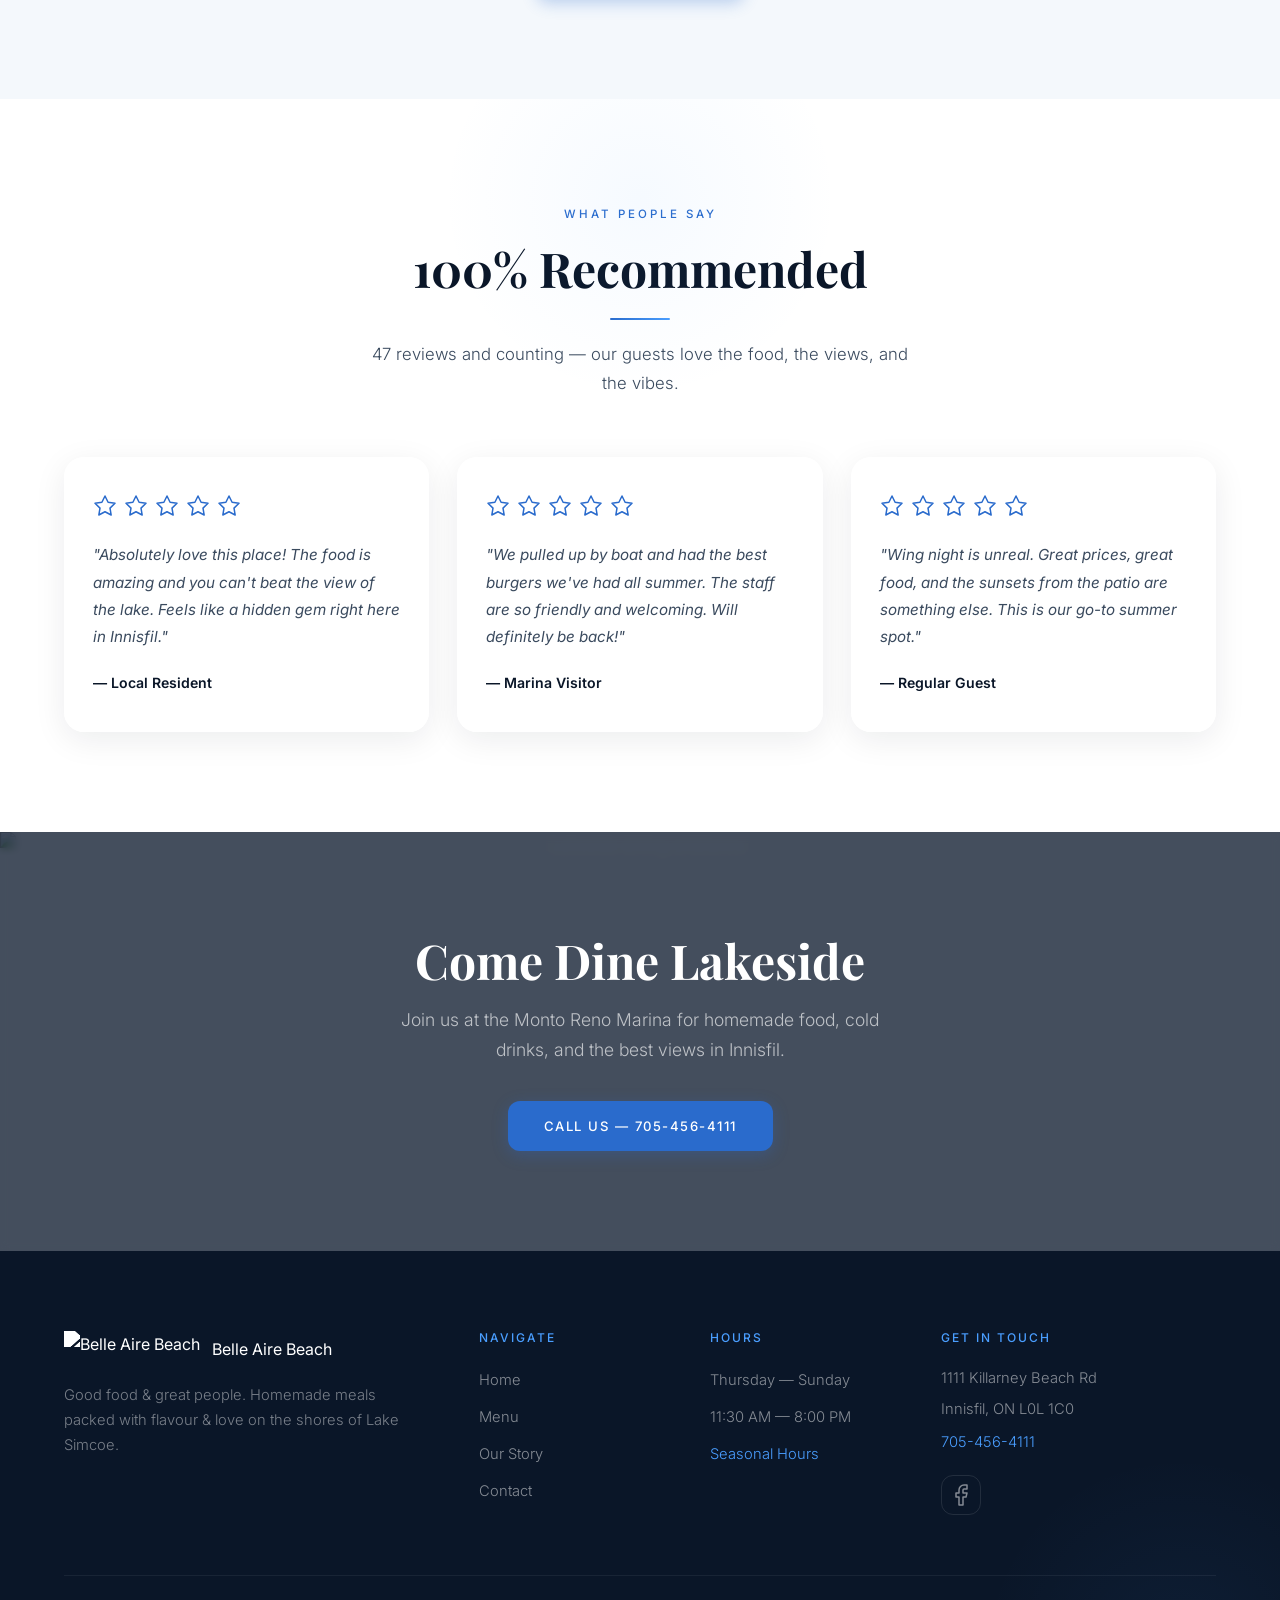
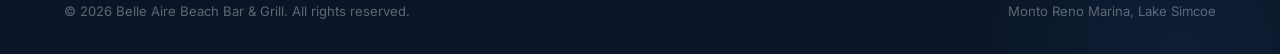
==== commit 117170d3: "Redesign with glassmorphism, 3D effects, and blue palette Replace gold/navy palette with light blue " ====
--- a/index.html
+++ b/index.html
@@ -10,11 +10,10 @@
 </head>
 <body>
 
-  <!-- NAV -->
   <nav class="nav">
     <div class="nav-inner">
       <a href="index.html" class="nav-logo">
-        <div class="nav-logo-icon">⚓</div>
+        <img src="img/logo.png" alt="Belle Aire Beach">
         <span class="nav-logo-text">Belle Aire Beach</span>
       </a>
       <ul class="nav-links">
@@ -31,27 +30,30 @@
     </div>
   </nav>
 
-  <!-- HERO -->
   <section class="hero">
-    <div class="hero-bg"></div>
+    <div class="hero-bg">
+      <img src="https://images.unsplash.com/photo-1507525428034-b723cf961d3e?w=1920&q=80" alt="Lakeside sunset">
+    </div>
     <div class="hero-content">
-      <div class="hero-badge">Est. Innisfil, Ontario</div>
-      <h1 class="hero-title">Belle Aire <span>Beach</span></h1>
-      <p class="hero-sub">Homemade meals packed with flavour & love, right on the shores of Lake Simcoe.</p>
-      <div class="hero-cta">
-        <a href="menu.html" class="btn btn-primary">View Our Menu</a>
-        <a href="contact.html" class="btn btn-outline">Find Us</a>
+      <div class="hero-glass">
+        <img src="img/logo.png" alt="Belle Aire Beach Bar & Grill" class="hero-logo">
+        <div class="hero-badge">Est. Innisfil, Ontario</div>
+        <h1 class="hero-title">Belle Aire <span>Beach</span></h1>
+        <p class="hero-sub">Homemade meals packed with flavour & love, right on the shores of Lake Simcoe.</p>
+        <div class="hero-cta">
+          <a href="menu.html" class="btn btn-primary">View Our Menu</a>
+          <a href="contact.html" class="btn btn-outline">Find Us</a>
+        </div>
       </div>
     </div>
     <div class="hero-scroll"><span></span></div>
   </section>
 
-  <!-- ABOUT PREVIEW -->
   <section class="section about-preview">
     <div class="container">
       <div class="about-grid fade-in">
         <div class="about-image">
-          <div class="about-image-overlay">⚓</div>
+          <img src="https://images.unsplash.com/photo-1555396273-367ea4eb4db5?w=800&q=80" alt="Restaurant patio lakeside dining">
         </div>
         <div class="about-text">
           <div class="section-label">Our Story</div>
@@ -65,26 +67,31 @@
     </div>
   </section>
 
-  <!-- FEATURES -->
   <section class="section features">
     <div class="container">
       <div class="section-header">
-        <div class="section-label" style="color: var(--gold);">The Experience</div>
+        <div class="section-label" style="color: var(--blue-light);">The Experience</div>
         <h2 class="section-title" style="color: var(--white);">Why Belle Aire</h2>
       </div>
       <div class="features-grid">
         <div class="feature-card fade-in">
-          <div class="feature-icon">🌅</div>
+          <div class="feature-icon">
+            <svg class="icon icon-lg" viewBox="0 0 24 24"><path d="M17 18a5 5 0 0 0-10 0"/><line x1="12" y1="9" x2="12" y2="2"/><line x1="4.22" y1="10.22" x2="5.64" y2="11.64"/><line x1="1" y1="18" x2="3" y2="18"/><line x1="21" y1="18" x2="23" y2="18"/><line x1="18.36" y1="11.64" x2="19.78" y2="10.22"/></svg>
+          </div>
           <h3>Lakeside Views</h3>
           <p>Dine with stunning views of Lake Simcoe. Watch the sunset paint the sky while enjoying your meal on our outdoor patio at the marina.</p>
         </div>
         <div class="feature-card fade-in">
-          <div class="feature-icon">🍔</div>
+          <div class="feature-icon">
+            <svg class="icon icon-lg" viewBox="0 0 24 24"><path d="M12 2a4 4 0 0 0-4 4c0 2 2 3 2 6h4c0-3 2-4 2-6a4 4 0 0 0-4-4z"/><path d="M10 12h4"/><path d="M10 16c0 2 1 4 2 4s2-2 2-4"/><path d="M2 20h20"/></svg>
+          </div>
           <h3>Homemade Goodness</h3>
           <p>Every dish is made from scratch with fresh, quality ingredients. From our juicy burgers to our crispy wings, you can taste the difference.</p>
         </div>
         <div class="feature-card fade-in">
-          <div class="feature-icon">👨‍👩‍👧‍👦</div>
+          <div class="feature-icon">
+            <svg class="icon icon-lg" viewBox="0 0 24 24"><path d="M17 21v-2a4 4 0 0 0-4-4H5a4 4 0 0 0-4 4v2"/><circle cx="9" cy="7" r="4"/><path d="M23 21v-2a4 4 0 0 0-3-3.87"/><path d="M16 3.13a4 4 0 0 1 0 7.75"/></svg>
+          </div>
           <h3>Community First</h3>
           <p>We're proud to feed the community like family. Belle Aire Beach is where neighbours become friends over great food and good times.</p>
         </div>
@@ -92,7 +99,6 @@
     </div>
   </section>
 
-  <!-- MENU PREVIEW -->
   <section class="section menu-section">
     <div class="container">
       <div class="section-header">
@@ -102,8 +108,10 @@
         <p class="section-desc">A taste of what's waiting for you at Belle Aire Beach. See our full menu for everything we've got cooking.</p>
       </div>
       <div class="menu-grid">
-        <div class="menu-item fade-in" data-category="mains">
-          <div class="menu-item-img">🍔</div>
+        <div class="menu-item fade-in">
+          <div class="menu-item-img">
+            <img src="https://images.unsplash.com/photo-1568901346375-23c9450c58cd?w=300&q=80" alt="Gourmet burger">
+          </div>
           <div class="menu-item-info">
             <div class="menu-item-header">
               <span class="menu-item-name">The Belle Aire Burger</span>
@@ -112,8 +120,10 @@
             <p class="menu-item-desc">Our signature juicy beef patty with fresh toppings, house sauce, and toasted brioche bun. A crowd favourite.</p>
           </div>
         </div>
-        <div class="menu-item fade-in" data-category="starters">
-          <div class="menu-item-img">🍗</div>
+        <div class="menu-item fade-in">
+          <div class="menu-item-img">
+            <img src="https://images.unsplash.com/photo-1527477396000-e27163b4bdb4?w=300&q=80" alt="Crispy chicken wings">
+          </div>
           <div class="menu-item-info">
             <div class="menu-item-header">
               <span class="menu-item-name">Classic Wings</span>
@@ -122,8 +132,10 @@
             <p class="menu-item-desc">Crispy fried wings tossed in your choice of sauce — mild, hot, honey garlic, or BBQ. Every Thursday is Wing Night.</p>
           </div>
         </div>
-        <div class="menu-item fade-in" data-category="mains">
-          <div class="menu-item-img">🐟</div>
+        <div class="menu-item fade-in">
+          <div class="menu-item-img">
+            <img src="https://images.unsplash.com/photo-1579208030886-b1f5b5cfc8e5?w=300&q=80" alt="Fish and chips">
+          </div>
           <div class="menu-item-info">
             <div class="menu-item-header">
               <span class="menu-item-name">Lake Simcoe Fish & Chips</span>
@@ -132,8 +144,10 @@
             <p class="menu-item-desc">Beer-battered fish served golden and crispy with hand-cut fries, coleslaw, and house tartar sauce.</p>
           </div>
         </div>
-        <div class="menu-item fade-in" data-category="mains">
-          <div class="menu-item-img">🥗</div>
+        <div class="menu-item fade-in">
+          <div class="menu-item-img">
+            <img src="https://images.unsplash.com/photo-1546793665-c74683f339c1?w=300&q=80" alt="Caesar salad">
+          </div>
           <div class="menu-item-info">
             <div class="menu-item-header">
               <span class="menu-item-name">Grilled Chicken Caesar</span>
@@ -149,7 +163,6 @@
     </div>
   </section>
 
-  <!-- TESTIMONIALS -->
   <section class="section testimonials">
     <div class="container">
       <div class="section-header">
@@ -160,17 +173,35 @@
       </div>
       <div class="testimonial-grid">
         <div class="testimonial-card fade-in">
-          <div class="testimonial-stars">★★★★★</div>
+          <div class="testimonial-stars">
+            <svg class="icon" viewBox="0 0 24 24" fill="var(--blue)" stroke="none"><polygon points="12 2 15.09 8.26 22 9.27 17 14.14 18.18 21.02 12 17.77 5.82 21.02 7 14.14 2 9.27 8.91 8.26 12 2"/></svg>
+            <svg class="icon" viewBox="0 0 24 24" fill="var(--blue)" stroke="none"><polygon points="12 2 15.09 8.26 22 9.27 17 14.14 18.18 21.02 12 17.77 5.82 21.02 7 14.14 2 9.27 8.91 8.26 12 2"/></svg>
+            <svg class="icon" viewBox="0 0 24 24" fill="var(--blue)" stroke="none"><polygon points="12 2 15.09 8.26 22 9.27 17 14.14 18.18 21.02 12 17.77 5.82 21.02 7 14.14 2 9.27 8.91 8.26 12 2"/></svg>
+            <svg class="icon" viewBox="0 0 24 24" fill="var(--blue)" stroke="none"><polygon points="12 2 15.09 8.26 22 9.27 17 14.14 18.18 21.02 12 17.77 5.82 21.02 7 14.14 2 9.27 8.91 8.26 12 2"/></svg>
+            <svg class="icon" viewBox="0 0 24 24" fill="var(--blue)" stroke="none"><polygon points="12 2 15.09 8.26 22 9.27 17 14.14 18.18 21.02 12 17.77 5.82 21.02 7 14.14 2 9.27 8.91 8.26 12 2"/></svg>
+          </div>
           <p class="testimonial-text">"Absolutely love this place! The food is amazing and you can't beat the view of the lake. Feels like a hidden gem right here in Innisfil."</p>
           <p class="testimonial-author">— Local Resident</p>
         </div>
         <div class="testimonial-card fade-in">
-          <div class="testimonial-stars">★★★★★</div>
+          <div class="testimonial-stars">
+            <svg class="icon" viewBox="0 0 24 24" fill="var(--blue)" stroke="none"><polygon points="12 2 15.09 8.26 22 9.27 17 14.14 18.18 21.02 12 17.77 5.82 21.02 7 14.14 2 9.27 8.91 8.26 12 2"/></svg>
+            <svg class="icon" viewBox="0 0 24 24" fill="var(--blue)" stroke="none"><polygon points="12 2 15.09 8.26 22 9.27 17 14.14 18.18 21.02 12 17.77 5.82 21.02 7 14.14 2 9.27 8.91 8.26 12 2"/></svg>
+            <svg class="icon" viewBox="0 0 24 24" fill="var(--blue)" stroke="none"><polygon points="12 2 15.09 8.26 22 9.27 17 14.14 18.18 21.02 12 17.77 5.82 21.02 7 14.14 2 9.27 8.91 8.26 12 2"/></svg>
+            <svg class="icon" viewBox="0 0 24 24" fill="var(--blue)" stroke="none"><polygon points="12 2 15.09 8.26 22 9.27 17 14.14 18.18 21.02 12 17.77 5.82 21.02 7 14.14 2 9.27 8.91 8.26 12 2"/></svg>
+            <svg class="icon" viewBox="0 0 24 24" fill="var(--blue)" stroke="none"><polygon points="12 2 15.09 8.26 22 9.27 17 14.14 18.18 21.02 12 17.77 5.82 21.02 7 14.14 2 9.27 8.91 8.26 12 2"/></svg>
+          </div>
           <p class="testimonial-text">"We pulled up by boat and had the best burgers we've had all summer. The staff are so friendly and welcoming. Will definitely be back!"</p>
           <p class="testimonial-author">— Marina Visitor</p>
         </div>
         <div class="testimonial-card fade-in">
-          <div class="testimonial-stars">★★★★★</div>
+          <div class="testimonial-stars">
+            <svg class="icon" viewBox="0 0 24 24" fill="var(--blue)" stroke="none"><polygon points="12 2 15.09 8.26 22 9.27 17 14.14 18.18 21.02 12 17.77 5.82 21.02 7 14.14 2 9.27 8.91 8.26 12 2"/></svg>
+            <svg class="icon" viewBox="0 0 24 24" fill="var(--blue)" stroke="none"><polygon points="12 2 15.09 8.26 22 9.27 17 14.14 18.18 21.02 12 17.77 5.82 21.02 7 14.14 2 9.27 8.91 8.26 12 2"/></svg>
+            <svg class="icon" viewBox="0 0 24 24" fill="var(--blue)" stroke="none"><polygon points="12 2 15.09 8.26 22 9.27 17 14.14 18.18 21.02 12 17.77 5.82 21.02 7 14.14 2 9.27 8.91 8.26 12 2"/></svg>
+            <svg class="icon" viewBox="0 0 24 24" fill="var(--blue)" stroke="none"><polygon points="12 2 15.09 8.26 22 9.27 17 14.14 18.18 21.02 12 17.77 5.82 21.02 7 14.14 2 9.27 8.91 8.26 12 2"/></svg>
+            <svg class="icon" viewBox="0 0 24 24" fill="var(--blue)" stroke="none"><polygon points="12 2 15.09 8.26 22 9.27 17 14.14 18.18 21.02 12 17.77 5.82 21.02 7 14.14 2 9.27 8.91 8.26 12 2"/></svg>
+          </div>
           <p class="testimonial-text">"Wing night is unreal. Great prices, great food, and the sunsets from the patio are something else. This is our go-to summer spot."</p>
           <p class="testimonial-author">— Regular Guest</p>
         </div>
@@ -178,22 +209,23 @@
     </div>
   </section>
 
-  <!-- CTA BANNER -->
   <section class="cta-banner">
-    <div class="container">
+    <div class="hero-bg">
+      <img src="https://images.unsplash.com/photo-1414235077428-338989a2e8c0?w=1920&q=80" alt="Lakeside dining ambiance">
+    </div>
+    <div class="container cta-inner">
       <h2>Come Dine Lakeside</h2>
       <p>Join us at the Monto Reno Marina for homemade food, cold drinks, and the best views in Innisfil.</p>
-      <a href="tel:+17054564111" class="btn btn-primary">Call to Reserve — 705-456-4111</a>
-    </div>
-  </section>
-
-  <!-- FOOTER -->
+      <a href="tel:+17054564111" class="btn btn-primary">Call Us — 705-456-4111</a>
+    </div>
+  </section>
+
   <footer class="footer">
     <div class="container">
       <div class="footer-grid">
         <div class="footer-brand">
           <a href="index.html" class="nav-logo" style="margin-bottom: 4px;">
-            <div class="nav-logo-icon">⚓</div>
+            <img src="img/logo.png" alt="Belle Aire Beach" style="height: 36px;">
             <span class="nav-logo-text">Belle Aire Beach</span>
           </a>
           <p>Good food & great people. Homemade meals packed with flavour & love on the shores of Lake Simcoe.</p>
@@ -212,16 +244,18 @@
           <ul class="footer-links">
             <li><a>Thursday — Sunday</a></li>
             <li><a>11:30 AM — 8:00 PM</a></li>
-            <li><a style="color: var(--gold);">Seasonal Hours</a></li>
+            <li><a style="color: var(--blue-light);">Seasonal Hours</a></li>
           </ul>
         </div>
         <div class="footer-contact">
           <h4>Get in Touch</h4>
           <p>1111 Killarney Beach Rd</p>
           <p>Innisfil, ON L0L 1C0</p>
-          <p style="margin-top: 8px;"><a href="tel:+17054564111" style="color: var(--gold);">705-456-4111</a></p>
+          <p style="margin-top: 8px;"><a href="tel:+17054564111" style="color: var(--blue-light);">705-456-4111</a></p>
           <div class="footer-social">
-            <a href="https://www.facebook.com/Belle.Aire.Beach" target="_blank" rel="noopener" aria-label="Facebook">f</a>
+            <a href="https://www.facebook.com/Belle.Aire.Beach" target="_blank" rel="noopener" aria-label="Facebook">
+              <svg class="icon" viewBox="0 0 24 24" fill="currentColor" stroke="none"><path d="M18 2h-3a5 5 0 0 0-5 5v3H7v4h3v8h4v-8h3l1-4h-4V7a1 1 0 0 1 1-1h3z"/></svg>
+            </a>
           </div>
         </div>
       </div>
--- a/css/style.css
+++ b/css/style.css
@@ -9,19 +9,25 @@
 }
 
 :root {
-  --navy: #0f1923;
-  --navy-light: #1a2a3a;
-  --gold: #c9a96e;
-  --gold-light: #dfc08a;
-  --sand: #f5f0e8;
-  --sand-dark: #e8e0d0;
+  --navy: #0a1628;
+  --navy-mid: #111d32;
+  --navy-light: #1b2d4a;
+  --blue: #2a6bcc;
+  --blue-light: #4a9eff;
+  --ice: #e8f2ff;
+  --ice-dark: #c8ddf5;
   --white: #ffffff;
-  --warm-white: #faf8f5;
-  --sunset: #d4764e;
-  --text-dark: #1a1a1a;
-  --text-mid: #4a4a4a;
-  --text-light: #7a7a7a;
-  --overlay: rgba(15, 25, 35, 0.6);
+  --warm-white: #f4f8fc;
+  --glass-bg: rgba(255, 255, 255, 0.08);
+  --glass-border: rgba(255, 255, 255, 0.15);
+  --glass-light-bg: rgba(255, 255, 255, 0.65);
+  --glass-light-border: rgba(255, 255, 255, 0.85);
+  --text-dark: #0a1628;
+  --text-mid: #3a4a5e;
+  --text-light: #6a7a8e;
+  --shadow-3d: 0 20px 60px rgba(10, 22, 40, 0.15), 0 8px 20px rgba(10, 22, 40, 0.1);
+  --shadow-card: 0 8px 32px rgba(10, 22, 40, 0.08);
+  --shadow-hover: 0 16px 48px rgba(10, 22, 40, 0.14);
 }
 
 html {
@@ -58,6 +64,27 @@
   max-width: 1200px;
   margin: 0 auto;
   padding: 0 24px;
+}
+
+/* ── SVG ICONS ── */
+.icon {
+  width: 24px;
+  height: 24px;
+  stroke: currentColor;
+  stroke-width: 1.5;
+  fill: none;
+  stroke-linecap: round;
+  stroke-linejoin: round;
+}
+
+.icon-lg {
+  width: 32px;
+  height: 32px;
+}
+
+.icon-xl {
+  width: 40px;
+  height: 40px;
 }
 
 /* ── NAV ── */
@@ -72,10 +99,12 @@
 }
 
 .nav.scrolled {
-  background: rgba(15, 25, 35, 0.95);
-  backdrop-filter: blur(20px);
+  background: rgba(10, 22, 40, 0.85);
+  backdrop-filter: blur(24px);
+  -webkit-backdrop-filter: blur(24px);
   padding: 12px 0;
-  box-shadow: 0 4px 30px rgba(0, 0, 0, 0.15);
+  border-bottom: 1px solid rgba(255, 255, 255, 0.06);
+  box-shadow: 0 8px 32px rgba(0, 0, 0, 0.2);
 }
 
 .nav-inner {
@@ -93,23 +122,10 @@
   gap: 12px;
 }
 
-.nav-logo-icon {
-  width: 44px;
-  height: 44px;
-  background: var(--gold);
-  border-radius: 50%;
-  display: flex;
-  align-items: center;
-  justify-content: center;
-  font-size: 20px;
-}
-
-.nav-logo-text {
-  font-family: 'Playfair Display', serif;
-  font-size: 1.3rem;
-  font-weight: 600;
-  color: var(--white);
-  letter-spacing: 0.5px;
+.nav-logo img {
+  height: 40px;
+  width: auto;
+  filter: brightness(0) invert(1);
 }
 
 .nav-links {
@@ -119,10 +135,10 @@
 }
 
 .nav-links a {
-  color: rgba(255, 255, 255, 0.85);
-  font-size: 0.9rem;
+  color: rgba(255, 255, 255, 0.8);
+  font-size: 0.85rem;
   font-weight: 400;
-  letter-spacing: 1.5px;
+  letter-spacing: 2px;
   text-transform: uppercase;
   position: relative;
   padding-bottom: 4px;
@@ -135,7 +151,7 @@
   left: 0;
   width: 0;
   height: 1.5px;
-  background: var(--gold);
+  background: var(--blue-light);
   transition: width 0.3s ease;
 }
 
@@ -146,7 +162,7 @@
 
 .nav-links a:hover,
 .nav-links a.active {
-  color: var(--gold);
+  color: var(--white);
 }
 
 .nav-toggle {
@@ -192,15 +208,25 @@
 .hero-bg {
   position: absolute;
   inset: 0;
-  background: linear-gradient(135deg, #0f1923 0%, #1a2a3a 30%, #2d4a5e 50%, #d4764e 75%, #c9a96e 100%);
   z-index: 0;
+}
+
+.hero-bg img {
+  width: 100%;
+  height: 100%;
+  object-fit: cover;
 }
 
 .hero-bg::after {
   content: '';
   position: absolute;
   inset: 0;
-  background: url("data:image/svg+xml,%3Csvg width='60' height='60' viewBox='0 0 60 60' xmlns='http://www.w3.org/2000/svg'%3E%3Cg fill='none' fill-rule='evenodd'%3E%3Cg fill='%23ffffff' fill-opacity='0.03'%3E%3Cpath d='M36 34v-4h-2v4h-4v2h4v4h2v-4h4v-2h-4zm0-30V0h-2v4h-4v2h4v4h2V6h4V4h-4zM6 34v-4H4v4H0v2h4v4h2v-4h4v-2H6zM6 4V0H4v4H0v2h4v4h2V6h4V4H6z'/%3E%3C/g%3E%3C/g%3E%3C/svg%3E");
+  background: linear-gradient(
+    180deg,
+    rgba(10, 22, 40, 0.5) 0%,
+    rgba(10, 22, 40, 0.3) 40%,
+    rgba(10, 22, 40, 0.6) 100%
+  );
 }
 
 .hero-content {
@@ -210,38 +236,28 @@
   padding: 0 24px;
 }
 
-.hero-badge {
-  display: inline-block;
-  padding: 8px 24px;
-  border: 1px solid var(--gold);
-  color: var(--gold);
-  font-size: 0.75rem;
-  letter-spacing: 3px;
-  text-transform: uppercase;
-  margin-bottom: 32px;
-  border-radius: 30px;
-}
-
-.hero-title {
-  font-size: clamp(3rem, 7vw, 5.5rem);
-  color: var(--white);
-  margin-bottom: 8px;
-  font-weight: 700;
-}
-
-.hero-title span {
-  display: block;
-  font-style: italic;
-  color: var(--gold);
-  font-size: 0.7em;
+.hero-glass {
+  background: rgba(255, 255, 255, 0.06);
+  backdrop-filter: blur(20px);
+  -webkit-backdrop-filter: blur(20px);
+  border: 1px solid rgba(255, 255, 255, 0.1);
+  border-radius: 24px;
+  padding: 60px 48px;
+  box-shadow: 0 24px 80px rgba(0, 0, 0, 0.2), inset 0 1px 0 rgba(255, 255, 255, 0.1);
+}
+
+.hero-logo {
+  width: 220px;
+  margin: 0 auto 24px;
+  filter: brightness(0) invert(1);
 }
 
 .hero-sub {
-  font-size: 1.1rem;
+  font-size: 1.05rem;
   color: rgba(255, 255, 255, 0.7);
-  margin-bottom: 40px;
+  margin-bottom: 36px;
   font-weight: 300;
-  max-width: 480px;
+  max-width: 420px;
   margin-left: auto;
   margin-right: auto;
 }
@@ -258,38 +274,52 @@
   align-items: center;
   gap: 8px;
   padding: 14px 36px;
-  font-size: 0.85rem;
+  font-size: 0.82rem;
   font-weight: 500;
   letter-spacing: 1.5px;
   text-transform: uppercase;
   border: none;
-  border-radius: 4px;
+  border-radius: 12px;
   cursor: pointer;
-  transition: all 0.3s ease;
+  transition: all 0.35s ease;
   font-family: 'Inter', sans-serif;
 }
 
 .btn-primary {
-  background: var(--gold);
-  color: var(--navy);
+  background: var(--blue);
+  color: var(--white);
+  box-shadow: 0 4px 16px rgba(42, 107, 204, 0.3);
 }
 
 .btn-primary:hover {
-  background: var(--gold-light);
-  transform: translateY(-2px);
-  box-shadow: 0 8px 25px rgba(201, 169, 110, 0.3);
+  background: var(--blue-light);
+  transform: translateY(-3px);
+  box-shadow: 0 12px 32px rgba(42, 107, 204, 0.35);
 }
 
 .btn-outline {
-  background: transparent;
+  background: rgba(255, 255, 255, 0.08);
+  backdrop-filter: blur(12px);
   color: var(--white);
-  border: 1.5px solid rgba(255, 255, 255, 0.4);
+  border: 1px solid rgba(255, 255, 255, 0.25);
 }
 
 .btn-outline:hover {
-  border-color: var(--gold);
-  color: var(--gold);
-  transform: translateY(-2px);
+  background: rgba(255, 255, 255, 0.15);
+  border-color: var(--blue-light);
+  transform: translateY(-3px);
+}
+
+.btn-dark {
+  background: var(--navy);
+  color: var(--white);
+  box-shadow: 0 4px 16px rgba(10, 22, 40, 0.2);
+}
+
+.btn-dark:hover {
+  background: var(--navy-mid);
+  transform: translateY(-3px);
+  box-shadow: 0 12px 32px rgba(10, 22, 40, 0.25);
 }
 
 .hero-scroll {
@@ -305,7 +335,7 @@
   display: block;
   width: 24px;
   height: 38px;
-  border: 2px solid rgba(255, 255, 255, 0.4);
+  border: 2px solid rgba(255, 255, 255, 0.3);
   border-radius: 12px;
   position: relative;
 }
@@ -314,7 +344,7 @@
   content: '';
   width: 4px;
   height: 8px;
-  background: var(--gold);
+  background: var(--blue-light);
   border-radius: 2px;
   position: absolute;
   top: 6px;
@@ -345,10 +375,10 @@
 
 .section-label {
   display: inline-block;
-  font-size: 0.75rem;
+  font-size: 0.72rem;
   letter-spacing: 3px;
   text-transform: uppercase;
-  color: var(--gold);
+  color: var(--blue);
   margin-bottom: 16px;
   font-weight: 500;
 }
@@ -370,13 +400,48 @@
 .divider {
   width: 60px;
   height: 2px;
-  background: var(--gold);
+  background: linear-gradient(90deg, var(--blue), var(--blue-light));
   margin: 20px auto;
-}
-
-/* ── ABOUT PREVIEW (home) ── */
+  border-radius: 2px;
+}
+
+/* ── GLASS CARD ── */
+.glass-card {
+  background: var(--glass-light-bg);
+  backdrop-filter: blur(16px);
+  -webkit-backdrop-filter: blur(16px);
+  border: 1px solid var(--glass-light-border);
+  border-radius: 20px;
+  box-shadow: var(--shadow-card);
+  transition: all 0.4s ease;
+}
+
+.glass-card:hover {
+  box-shadow: var(--shadow-hover);
+  transform: translateY(-4px);
+}
+
+.glass-dark {
+  background: var(--glass-bg);
+  border: 1px solid var(--glass-border);
+}
+
+/* ── ABOUT PREVIEW ── */
 .about-preview {
   background: var(--white);
+  position: relative;
+  overflow: hidden;
+}
+
+.about-preview::before {
+  content: '';
+  position: absolute;
+  width: 500px;
+  height: 500px;
+  background: radial-gradient(circle, rgba(74, 158, 255, 0.06) 0%, transparent 70%);
+  top: -100px;
+  right: -100px;
+  border-radius: 50%;
 }
 
 .about-grid {
@@ -388,20 +453,22 @@
 
 .about-image {
   position: relative;
-  border-radius: 8px;
+  border-radius: 20px;
   overflow: hidden;
   aspect-ratio: 4/5;
-  background: linear-gradient(135deg, var(--navy) 0%, var(--navy-light) 50%, var(--sunset) 100%);
-}
-
-.about-image-overlay {
-  position: absolute;
-  inset: 0;
-  display: flex;
-  align-items: center;
-  justify-content: center;
-  font-size: 5rem;
-  color: rgba(255, 255, 255, 0.15);
+  box-shadow: var(--shadow-3d);
+  transform: perspective(1000px) rotateY(-2deg);
+  transition: transform 0.6s ease;
+}
+
+.about-image:hover {
+  transform: perspective(1000px) rotateY(0);
+}
+
+.about-image img {
+  width: 100%;
+  height: 100%;
+  object-fit: cover;
 }
 
 .about-text .section-label {
@@ -421,85 +488,77 @@
   font-size: 1.05rem;
 }
 
-.about-text .btn {
-  margin-top: 12px;
-}
-
 /* ── FEATURES ── */
 .features {
   background: var(--navy);
-  color: var(--white);
+  position: relative;
+  overflow: hidden;
+}
+
+.features::before {
+  content: '';
+  position: absolute;
+  width: 600px;
+  height: 600px;
+  background: radial-gradient(circle, rgba(74, 158, 255, 0.08) 0%, transparent 70%);
+  bottom: -200px;
+  left: -100px;
+  border-radius: 50%;
 }
 
 .features-grid {
   display: grid;
   grid-template-columns: repeat(3, 1fr);
-  gap: 40px;
+  gap: 28px;
 }
 
 .feature-card {
   text-align: center;
-  padding: 48px 32px;
+  padding: 48px 28px;
+  background: rgba(255, 255, 255, 0.04);
+  backdrop-filter: blur(12px);
   border: 1px solid rgba(255, 255, 255, 0.08);
-  border-radius: 8px;
+  border-radius: 20px;
   transition: all 0.4s ease;
+  box-shadow: 0 4px 24px rgba(0, 0, 0, 0.1);
 }
 
 .feature-card:hover {
-  border-color: var(--gold);
-  transform: translateY(-4px);
+  background: rgba(255, 255, 255, 0.08);
+  border-color: rgba(74, 158, 255, 0.3);
+  transform: translateY(-6px);
+  box-shadow: 0 16px 48px rgba(0, 0, 0, 0.2);
 }
 
 .feature-icon {
-  font-size: 2.5rem;
-  margin-bottom: 24px;
+  width: 56px;
+  height: 56px;
+  margin: 0 auto 24px;
+  display: flex;
+  align-items: center;
+  justify-content: center;
+  background: rgba(74, 158, 255, 0.1);
+  border-radius: 16px;
+  color: var(--blue-light);
 }
 
 .feature-card h3 {
-  font-size: 1.3rem;
+  font-size: 1.2rem;
   margin-bottom: 12px;
-  color: var(--gold);
+  color: var(--white);
 }
 
 .feature-card p {
-  color: rgba(255, 255, 255, 0.6);
+  color: rgba(255, 255, 255, 0.55);
   font-weight: 300;
-  font-size: 0.95rem;
+  font-size: 0.92rem;
   line-height: 1.7;
 }
 
-/* ── MENU SECTION ── */
+/* ── MENU SECTION (home) ── */
 .menu-section {
   background: var(--warm-white);
-}
-
-.menu-categories {
-  display: flex;
-  justify-content: center;
-  gap: 8px;
-  margin-bottom: 48px;
-  flex-wrap: wrap;
-}
-
-.menu-cat-btn {
-  padding: 10px 28px;
-  border: 1.5px solid var(--sand-dark);
-  background: transparent;
-  border-radius: 30px;
-  cursor: pointer;
-  font-family: 'Inter', sans-serif;
-  font-size: 0.85rem;
-  letter-spacing: 1px;
-  text-transform: uppercase;
-  color: var(--text-mid);
-  transition: all 0.3s ease;
-}
-
-.menu-cat-btn:hover,
-.menu-cat-btn.active {
-  background: var(--navy);
-  border-color: var(--navy);
-  color: var(--white);
+  position: relative;
 }
 
 .menu-grid {
@@ -511,29 +570,34 @@
 .menu-item {
   display: flex;
   gap: 20px;
-  padding: 28px;
-  background: var(--white);
-  border-radius: 8px;
-  transition: all 0.3s ease;
-  border: 1px solid transparent;
+  padding: 24px;
+  background: var(--glass-light-bg);
+  backdrop-filter: blur(12px);
+  border: 1px solid var(--glass-light-border);
+  border-radius: 16px;
+  box-shadow: var(--shadow-card);
+  transition: all 0.35s ease;
 }
 
 .menu-item:hover {
-  box-shadow: 0 8px 30px rgba(0, 0, 0, 0.06);
-  border-color: var(--gold);
-  transform: translateY(-2px);
+  box-shadow: var(--shadow-hover);
+  transform: translateY(-3px);
+  border-color: rgba(42, 107, 204, 0.3);
 }
 
 .menu-item-img {
-  width: 90px;
-  height: 90px;
-  border-radius: 8px;
+  width: 88px;
+  height: 88px;
+  border-radius: 14px;
   flex-shrink: 0;
-  display: flex;
-  align-items: center;
-  justify-content: center;
-  font-size: 2.2rem;
-  background: linear-gradient(135deg, var(--sand) 0%, var(--sand-dark) 100%);
+  overflow: hidden;
+  box-shadow: 0 4px 12px rgba(0, 0, 0, 0.1);
+}
+
+.menu-item-img img {
+  width: 100%;
+  height: 100%;
+  object-fit: cover;
 }
 
 .menu-item-info {
@@ -549,21 +613,21 @@
 
 .menu-item-name {
   font-family: 'Playfair Display', serif;
-  font-size: 1.15rem;
+  font-size: 1.1rem;
   font-weight: 600;
   color: var(--navy);
 }
 
 .menu-item-price {
   font-weight: 600;
-  color: var(--gold);
+  color: var(--blue);
   font-size: 1rem;
   white-space: nowrap;
   margin-left: 12px;
 }
 
 .menu-item-desc {
-  font-size: 0.9rem;
+  font-size: 0.88rem;
   color: var(--text-light);
   font-weight: 300;
   line-height: 1.6;
@@ -572,48 +636,95 @@
 /* ── TESTIMONIALS ── */
 .testimonials {
   background: var(--white);
+  position: relative;
+  overflow: hidden;
+}
+
+.testimonials::before {
+  content: '';
+  position: absolute;
+  width: 400px;
+  height: 400px;
+  background: radial-gradient(circle, rgba(74, 158, 255, 0.05) 0%, transparent 70%);
+  top: -100px;
+  left: 50%;
+  transform: translateX(-50%);
+  border-radius: 50%;
 }
 
 .testimonial-grid {
   display: grid;
   grid-template-columns: repeat(3, 1fr);
-  gap: 32px;
+  gap: 28px;
 }
 
 .testimonial-card {
-  padding: 40px 32px;
-  background: var(--warm-white);
-  border-radius: 8px;
-  border: 1px solid var(--sand-dark);
+  padding: 36px 28px;
+  background: var(--glass-light-bg);
+  backdrop-filter: blur(12px);
+  border: 1px solid var(--glass-light-border);
+  border-radius: 20px;
+  box-shadow: var(--shadow-card);
+  transition: all 0.35s ease;
+}
+
+.testimonial-card:hover {
+  box-shadow: var(--shadow-hover);
+  transform: translateY(-4px);
 }
 
 .testimonial-stars {
-  color: var(--gold);
-  font-size: 1rem;
-  letter-spacing: 2px;
+  color: var(--blue);
+  font-size: 0.85rem;
+  letter-spacing: 3px;
   margin-bottom: 16px;
 }
 
 .testimonial-text {
   font-style: italic;
   color: var(--text-mid);
-  font-size: 1rem;
+  font-size: 0.95rem;
   line-height: 1.8;
   margin-bottom: 20px;
 }
 
 .testimonial-author {
   font-weight: 600;
-  font-size: 0.9rem;
+  font-size: 0.88rem;
   color: var(--navy);
 }
 
 /* ── CTA BANNER ── */
 .cta-banner {
-  background: linear-gradient(135deg, var(--navy) 0%, var(--navy-light) 50%, var(--sunset) 100%);
-  padding: 80px 0;
+  position: relative;
+  padding: 100px 0;
   text-align: center;
   color: var(--white);
+  overflow: hidden;
+}
+
+.cta-banner .hero-bg {
+  position: absolute;
+  inset: 0;
+}
+
+.cta-banner .hero-bg img {
+  width: 100%;
+  height: 100%;
+  object-fit: cover;
+}
+
+.cta-banner .hero-bg::after {
+  content: '';
+  position: absolute;
+  inset: 0;
+  background: rgba(10, 22, 40, 0.75);
+  backdrop-filter: blur(4px);
+}
+
+.cta-inner {
+  position: relative;
+  z-index: 2;
 }
 
 .cta-banner h2 {
@@ -622,21 +733,16 @@
 }
 
 .cta-banner p {
-  color: rgba(255, 255, 255, 0.7);
+  color: rgba(255, 255, 255, 0.65);
   font-weight: 300;
   font-size: 1.1rem;
-  margin-bottom: 32px;
+  margin-bottom: 36px;
   max-width: 500px;
   margin-left: auto;
   margin-right: auto;
 }
 
-.cta-banner .btn-primary {
-  font-size: 0.9rem;
-  padding: 16px 44px;
-}
-
-/* ── STORY PAGE ── */
+/* ── PAGE HERO ── */
 .page-hero {
   height: 50vh;
   min-height: 400px;
@@ -653,9 +759,36 @@
   inset: 0;
 }
 
+.page-hero .hero-bg img {
+  width: 100%;
+  height: 100%;
+  object-fit: cover;
+}
+
+.page-hero .hero-bg::after {
+  content: '';
+  position: absolute;
+  inset: 0;
+  background: rgba(10, 22, 40, 0.55);
+}
+
 .page-hero-content {
   position: relative;
   z-index: 2;
+}
+
+.hero-badge {
+  display: inline-block;
+  padding: 8px 24px;
+  background: rgba(255, 255, 255, 0.08);
+  backdrop-filter: blur(12px);
+  border: 1px solid rgba(255, 255, 255, 0.15);
+  color: rgba(255, 255, 255, 0.9);
+  font-size: 0.72rem;
+  letter-spacing: 3px;
+  text-transform: uppercase;
+  margin-bottom: 20px;
+  border-radius: 30px;
 }
 
 .page-hero h1 {
@@ -666,10 +799,11 @@
 
 .page-hero p {
   color: rgba(255, 255, 255, 0.7);
-  font-size: 1.1rem;
+  font-size: 1.05rem;
   font-weight: 300;
 }
 
+/* ── STORY PAGE ── */
 .story-content {
   padding: 100px 0;
 }
@@ -696,14 +830,29 @@
 
 .story-image {
   aspect-ratio: 4/3;
-  border-radius: 8px;
+  border-radius: 20px;
   overflow: hidden;
-  background: linear-gradient(135deg, var(--navy) 0%, var(--sunset) 100%);
-  display: flex;
-  align-items: center;
-  justify-content: center;
-  font-size: 4rem;
-  color: rgba(255, 255, 255, 0.15);
+  box-shadow: var(--shadow-3d);
+  transform: perspective(800px) rotateY(-2deg);
+  transition: transform 0.6s ease;
+}
+
+.story-image:hover {
+  transform: perspective(800px) rotateY(0);
+}
+
+.story-block.reverse .story-image {
+  transform: perspective(800px) rotateY(2deg);
+}
+
+.story-block.reverse .story-image:hover {
+  transform: perspective(800px) rotateY(0);
+}
+
+.story-image img {
+  width: 100%;
+  height: 100%;
+  object-fit: cover;
 }
 
 .story-text h2 {
@@ -715,7 +864,7 @@
 .story-text p {
   color: var(--text-mid);
   font-weight: 300;
-  font-size: 1.05rem;
+  font-size: 1.02rem;
   margin-bottom: 16px;
   line-height: 1.8;
 }
@@ -723,9 +872,11 @@
 .story-highlight {
   margin-top: 24px;
   padding: 24px 28px;
-  border-left: 3px solid var(--gold);
-  background: var(--sand);
-  border-radius: 0 8px 8px 0;
+  border-left: 3px solid var(--blue);
+  background: var(--glass-light-bg);
+  backdrop-filter: blur(8px);
+  border-radius: 0 16px 16px 0;
+  box-shadow: var(--shadow-card);
 }
 
 .story-highlight p {
@@ -735,6 +886,7 @@
   margin-bottom: 0;
 }
 
+/* TIMELINE */
 .timeline {
   position: relative;
   padding: 60px 0;
@@ -747,7 +899,7 @@
   top: 0;
   bottom: 0;
   width: 2px;
-  background: var(--sand-dark);
+  background: var(--ice-dark);
   transform: translateX(-50%);
 }
 
@@ -759,7 +911,6 @@
 }
 
 .timeline-item:nth-child(odd) {
-  flex-direction: row;
   padding-right: calc(50% + 40px);
   text-align: right;
 }
@@ -775,20 +926,21 @@
   transform: translateX(-50%);
   width: 16px;
   height: 16px;
-  background: var(--gold);
+  background: var(--blue);
   border-radius: 50%;
   border: 3px solid var(--warm-white);
   z-index: 2;
+  box-shadow: 0 0 0 4px rgba(42, 107, 204, 0.15);
 }
 
 .timeline-content h3 {
-  font-size: 1.2rem;
-  color: var(--gold);
+  font-size: 1.1rem;
+  color: var(--blue);
   margin-bottom: 4px;
 }
 
 .timeline-content h4 {
-  font-size: 1.1rem;
+  font-size: 1.05rem;
   color: var(--navy);
   margin-bottom: 8px;
 }
@@ -796,10 +948,10 @@
 .timeline-content p {
   color: var(--text-mid);
   font-weight: 300;
-  font-size: 0.95rem;
-}
-
-/* ── CONTACT PAGE ── */
+  font-size: 0.93rem;
+}
+
+/* ── CONTACT ── */
 .contact-section {
   padding: 100px 0;
 }
@@ -819,7 +971,7 @@
 .contact-info > p {
   color: var(--text-mid);
   font-weight: 300;
-  font-size: 1.05rem;
+  font-size: 1.02rem;
   margin-bottom: 40px;
   line-height: 1.8;
 }
@@ -827,25 +979,25 @@
 .contact-detail {
   display: flex;
   gap: 20px;
-  margin-bottom: 32px;
+  margin-bottom: 28px;
   align-items: flex-start;
 }
 
 .contact-detail-icon {
-  width: 52px;
-  height: 52px;
-  background: var(--sand);
-  border-radius: 12px;
+  width: 48px;
+  height: 48px;
+  background: var(--ice);
+  border-radius: 14px;
   display: flex;
   align-items: center;
   justify-content: center;
-  font-size: 1.3rem;
   flex-shrink: 0;
+  color: var(--blue);
 }
 
 .contact-detail h4 {
   font-family: 'Inter', sans-serif;
-  font-size: 0.8rem;
+  font-size: 0.75rem;
   letter-spacing: 2px;
   text-transform: uppercase;
   color: var(--text-light);
@@ -856,7 +1008,7 @@
 .contact-detail p {
   color: var(--navy);
   font-weight: 500;
-  font-size: 1.05rem;
+  font-size: 1rem;
 }
 
 .contact-detail a {
@@ -864,15 +1016,15 @@
 }
 
 .contact-detail a:hover {
-  color: var(--gold);
+  color: var(--blue);
 }
 
 .contact-map {
-  border-radius: 12px;
+  border-radius: 20px;
   overflow: hidden;
   height: 100%;
   min-height: 400px;
-  background: var(--sand);
+  box-shadow: var(--shadow-3d);
 }
 
 .contact-map iframe {
@@ -883,21 +1035,17 @@
 }
 
 .hours-grid {
-  display: grid;
-  grid-template-columns: 1fr 1fr;
-  gap: 8px;
   margin-top: 32px;
   padding-top: 32px;
-  border-top: 1px solid var(--sand-dark);
+  border-top: 1px solid var(--ice-dark);
 }
 
 .hours-grid h4 {
-  grid-column: 1 / -1;
-  font-size: 0.8rem;
+  font-size: 0.75rem;
   letter-spacing: 2px;
   text-transform: uppercase;
   color: var(--text-light);
-  margin-bottom: 8px;
+  margin-bottom: 12px;
   font-weight: 500;
   font-family: 'Inter', sans-serif;
 }
@@ -905,9 +1053,13 @@
 .hours-day {
   display: flex;
   justify-content: space-between;
-  padding: 8px 0;
-  font-size: 0.95rem;
-  grid-column: 1 / -1;
+  padding: 10px 0;
+  font-size: 0.93rem;
+  border-bottom: 1px solid var(--ice);
+}
+
+.hours-day:last-of-type {
+  border-bottom: none;
 }
 
 .hours-day .day {
@@ -923,7 +1075,7 @@
   color: var(--text-light);
 }
 
-/* ── MENU PAGE FULL ── */
+/* ── MENU PAGE ── */
 .menu-page-section {
   padding: 80px 0;
 }
@@ -940,72 +1092,82 @@
   display: flex;
   align-items: center;
   gap: 20px;
-  margin-bottom: 36px;
+  margin-bottom: 32px;
 }
 
 .menu-category-icon {
-  font-size: 2rem;
+  width: 44px;
+  height: 44px;
+  display: flex;
+  align-items: center;
+  justify-content: center;
+  background: var(--ice);
+  border-radius: 12px;
+  color: var(--navy);
 }
 
 .menu-category-header h2 {
-  font-size: 1.8rem;
+  font-size: 1.6rem;
   color: var(--navy);
 }
 
 .menu-category-header .line {
   flex: 1;
   height: 1px;
-  background: var(--sand-dark);
+  background: var(--ice-dark);
 }
 
 .menu-full-grid {
   display: grid;
   grid-template-columns: repeat(2, 1fr);
-  gap: 20px;
+  gap: 16px;
 }
 
 .menu-full-item {
-  padding: 24px;
-  background: var(--white);
-  border-radius: 8px;
-  border: 1px solid var(--sand-dark);
+  padding: 22px 24px;
+  background: var(--glass-light-bg);
+  backdrop-filter: blur(8px);
+  border: 1px solid var(--glass-light-border);
+  border-radius: 16px;
+  box-shadow: 0 2px 12px rgba(10, 22, 40, 0.04);
   transition: all 0.3s ease;
 }
 
 .menu-full-item:hover {
-  border-color: var(--gold);
-  box-shadow: 0 4px 20px rgba(0, 0, 0, 0.05);
+  border-color: rgba(42, 107, 204, 0.25);
+  box-shadow: var(--shadow-card);
+  transform: translateY(-2px);
 }
 
 .menu-full-item-header {
   display: flex;
   justify-content: space-between;
   align-items: baseline;
-  margin-bottom: 8px;
+  margin-bottom: 6px;
 }
 
 .menu-full-item-name {
   font-family: 'Playfair Display', serif;
-  font-size: 1.1rem;
+  font-size: 1.05rem;
   font-weight: 600;
   color: var(--navy);
 }
 
 .menu-full-item-price {
   font-weight: 600;
-  color: var(--gold);
-  font-size: 1rem;
+  color: var(--blue);
+  font-size: 0.95rem;
 }
 
 .menu-full-item-dots {
   flex: 1;
-  border-bottom: 1px dotted var(--sand-dark);
+  border-bottom: 1px dotted var(--ice-dark);
   margin: 0 12px;
   margin-bottom: 4px;
 }
 
 .menu-full-item-desc {
-  font-size: 0.88rem;
+  font-size: 0.85rem;
   color: var(--text-light);
   font-weight: 300;
   line-height: 1.6;
@@ -1013,27 +1175,30 @@
 
 .menu-full-item .tag {
   display: inline-block;
-  padding: 2px 10px;
-  background: var(--sand);
+  padding: 3px 12px;
+  background: var(--ice);
   border-radius: 20px;
-  font-size: 0.72rem;
-  color: var(--text-mid);
+  font-size: 0.68rem;
+  color: var(--blue);
   letter-spacing: 0.5px;
   text-transform: uppercase;
   margin-top: 8px;
+  font-weight: 500;
 }
 
 .menu-note {
   text-align: center;
-  padding: 40px;
-  background: var(--sand);
-  border-radius: 8px;
+  padding: 36px;
+  background: var(--glass-light-bg);
+  backdrop-filter: blur(8px);
+  border: 1px solid var(--glass-light-border);
+  border-radius: 16px;
   margin-top: 40px;
 }
 
 .menu-note p {
   color: var(--text-mid);
-  font-size: 0.95rem;
+  font-size: 0.92rem;
   font-weight: 300;
 }
 
@@ -1042,6 +1207,19 @@
   background: var(--navy);
   color: var(--white);
   padding: 80px 0 32px;
+  position: relative;
+  overflow: hidden;
+}
+
+.footer::before {
+  content: '';
+  position: absolute;
+  width: 400px;
+  height: 400px;
+  background: radial-gradient(circle, rgba(74, 158, 255, 0.06) 0%, transparent 70%);
+  bottom: -200px;
+  right: -100px;
+  border-radius: 50%;
 }
 
 .footer-grid {
@@ -1051,20 +1229,24 @@
   margin-bottom: 60px;
 }
 
+.footer-brand .nav-logo img {
+  height: 36px;
+}
+
 .footer-brand p {
-  color: rgba(255, 255, 255, 0.5);
+  color: rgba(255, 255, 255, 0.45);
   font-weight: 300;
-  font-size: 0.95rem;
+  font-size: 0.92rem;
   margin-top: 16px;
   line-height: 1.7;
 }
 
 .footer h4 {
   font-family: 'Inter', sans-serif;
-  font-size: 0.8rem;
+  font-size: 0.75rem;
   letter-spacing: 2px;
   text-transform: uppercase;
-  color: var(--gold);
+  color: var(--blue-light);
   margin-bottom: 20px;
   font-weight: 500;
 }
@@ -1078,19 +1260,18 @@
 }
 
 .footer-links a {
-  color: rgba(255, 255, 255, 0.6);
-  font-size: 0.95rem;
+  color: rgba(255, 255, 255, 0.5);
+  font-size: 0.92rem;
   font-weight: 300;
-  transition: color 0.3s ease;
 }
 
 .footer-links a:hover {
-  color: var(--gold);
+  color: var(--blue-light);
 }
 
 .footer-contact p {
-  color: rgba(255, 255, 255, 0.6);
-  font-size: 0.95rem;
+  color: rgba(255, 255, 255, 0.5);
+  font-size: 0.92rem;
   font-weight: 300;
   margin-bottom: 6px;
 }
@@ -1104,30 +1285,29 @@
 .footer-social a {
   width: 40px;
   height: 40px;
-  border: 1px solid rgba(255, 255, 255, 0.15);
-  border-radius: 50%;
+  border: 1px solid rgba(255, 255, 255, 0.1);
+  border-radius: 12px;
   display: flex;
   align-items: center;
   justify-content: center;
-  color: rgba(255, 255, 255, 0.6);
-  font-size: 1rem;
+  color: rgba(255, 255, 255, 0.5);
   transition: all 0.3s ease;
 }
 
 .footer-social a:hover {
-  border-color: var(--gold);
-  color: var(--gold);
-  background: rgba(201, 169, 110, 0.1);
+  border-color: var(--blue-light);
+  color: var(--blue-light);
+  background: rgba(74, 158, 255, 0.08);
 }
 
 .footer-bottom {
-  border-top: 1px solid rgba(255, 255, 255, 0.08);
+  border-top: 1px solid rgba(255, 255, 255, 0.06);
   padding-top: 24px;
   display: flex;
   justify-content: space-between;
   align-items: center;
-  font-size: 0.85rem;
-  color: rgba(255, 255, 255, 0.4);
+  font-size: 0.82rem;
+  color: rgba(255, 255, 255, 0.35);
 }
 
 /* ── ANIMATIONS ── */
@@ -1140,6 +1320,59 @@
 .fade-in.visible {
   opacity: 1;
   transform: translateY(0);
+}
+
+/* ── DIRECTIONS CARDS ── */
+.directions-grid {
+  display: grid;
+  grid-template-columns: repeat(3, 1fr);
+  gap: 28px;
+}
+
+.direction-card {
+  text-align: center;
+  padding: 44px 28px;
+  background: var(--glass-light-bg);
+  backdrop-filter: blur(12px);
+  border: 1px solid var(--glass-light-border);
+  border-radius: 20px;
+  box-shadow: var(--shadow-card);
+  transition: all 0.35s ease;
+}
+
+.direction-card:hover {
+  box-shadow: var(--shadow-hover);
+  transform: translateY(-4px);
+}
+
+.direction-icon {
+  width: 56px;
+  height: 56px;
+  margin: 0 auto 20px;
+  display: flex;
+  align-items: center;
+  justify-content: center;
+  background: var(--ice);
+  border-radius: 16px;
+  color: var(--navy);
+}
+
+.direction-card h3 {
+  font-size: 1.15rem;
+  color: var(--navy);
+  margin-bottom: 10px;
+}
+
+.direction-card p {
+  color: var(--text-mid);
+  font-weight: 300;
+  font-size: 0.92rem;
+  line-height: 1.7;
+}
+
+.direction-card a {
+  color: var(--blue);
+  font-weight: 500;
 }
 
 /* ── RESPONSIVE ── */
@@ -1151,7 +1384,8 @@
     left: 0;
     right: 0;
     bottom: 0;
-    background: rgba(15, 25, 35, 0.98);
+    background: rgba(10, 22, 40, 0.97);
+    backdrop-filter: blur(24px);
     flex-direction: column;
     align-items: center;
     justify-content: center;
@@ -1164,7 +1398,7 @@
   }
 
   .nav-links a {
-    font-size: 1.2rem;
+    font-size: 1.1rem;
     letter-spacing: 3px;
   }
 
@@ -1184,9 +1418,15 @@
     direction: ltr;
   }
 
-  .features-grid {
+  .about-image,
+  .story-image {
+    transform: none;
+  }
+
+  .features-grid,
+  .directions-grid {
     grid-template-columns: 1fr;
-    gap: 24px;
+    gap: 20px;
   }
 
   .menu-grid,
@@ -1219,6 +1459,10 @@
   .timeline-dot {
     left: 20px;
   }
+
+  .hero-glass {
+    padding: 40px 28px;
+  }
 }
 
 @media (max-width: 600px) {
@@ -1228,6 +1472,10 @@
 
   .hero {
     min-height: 500px;
+  }
+
+  .hero-logo {
+    width: 160px;
   }
 
   .footer-grid {
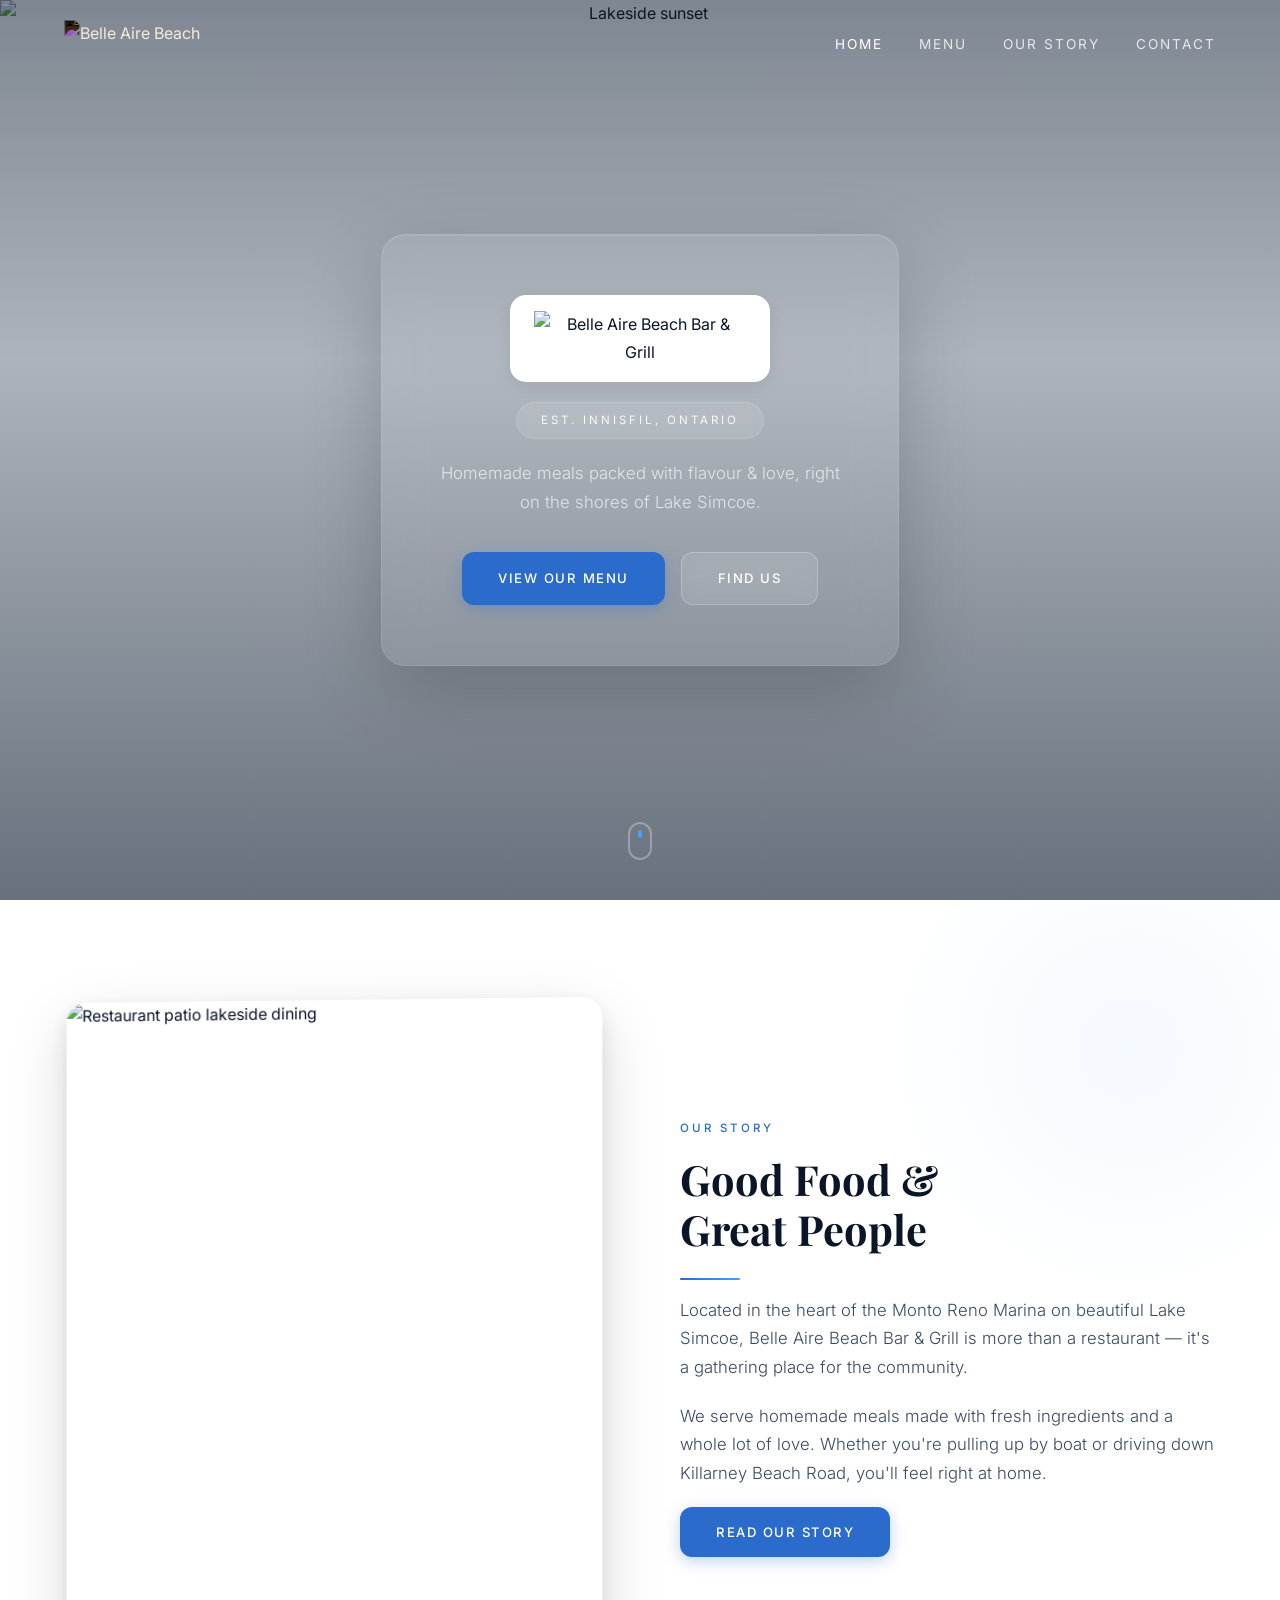
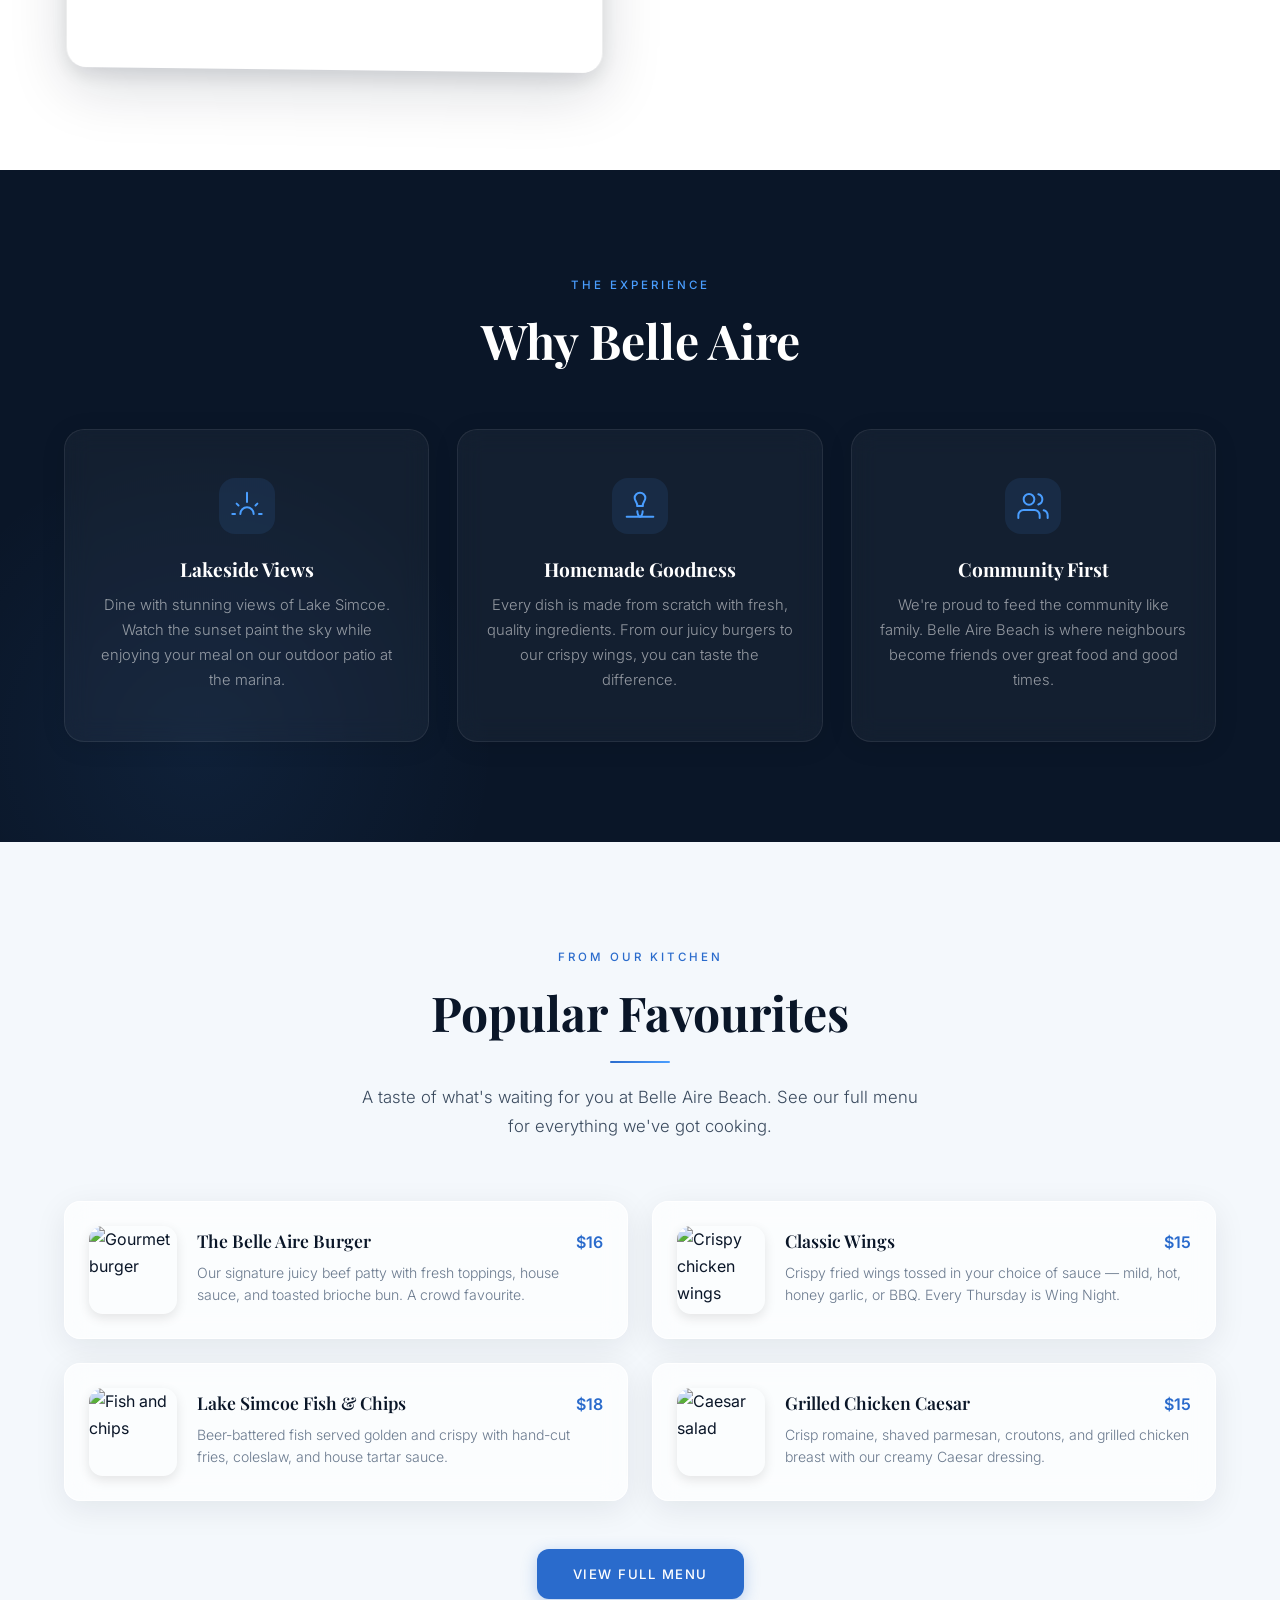
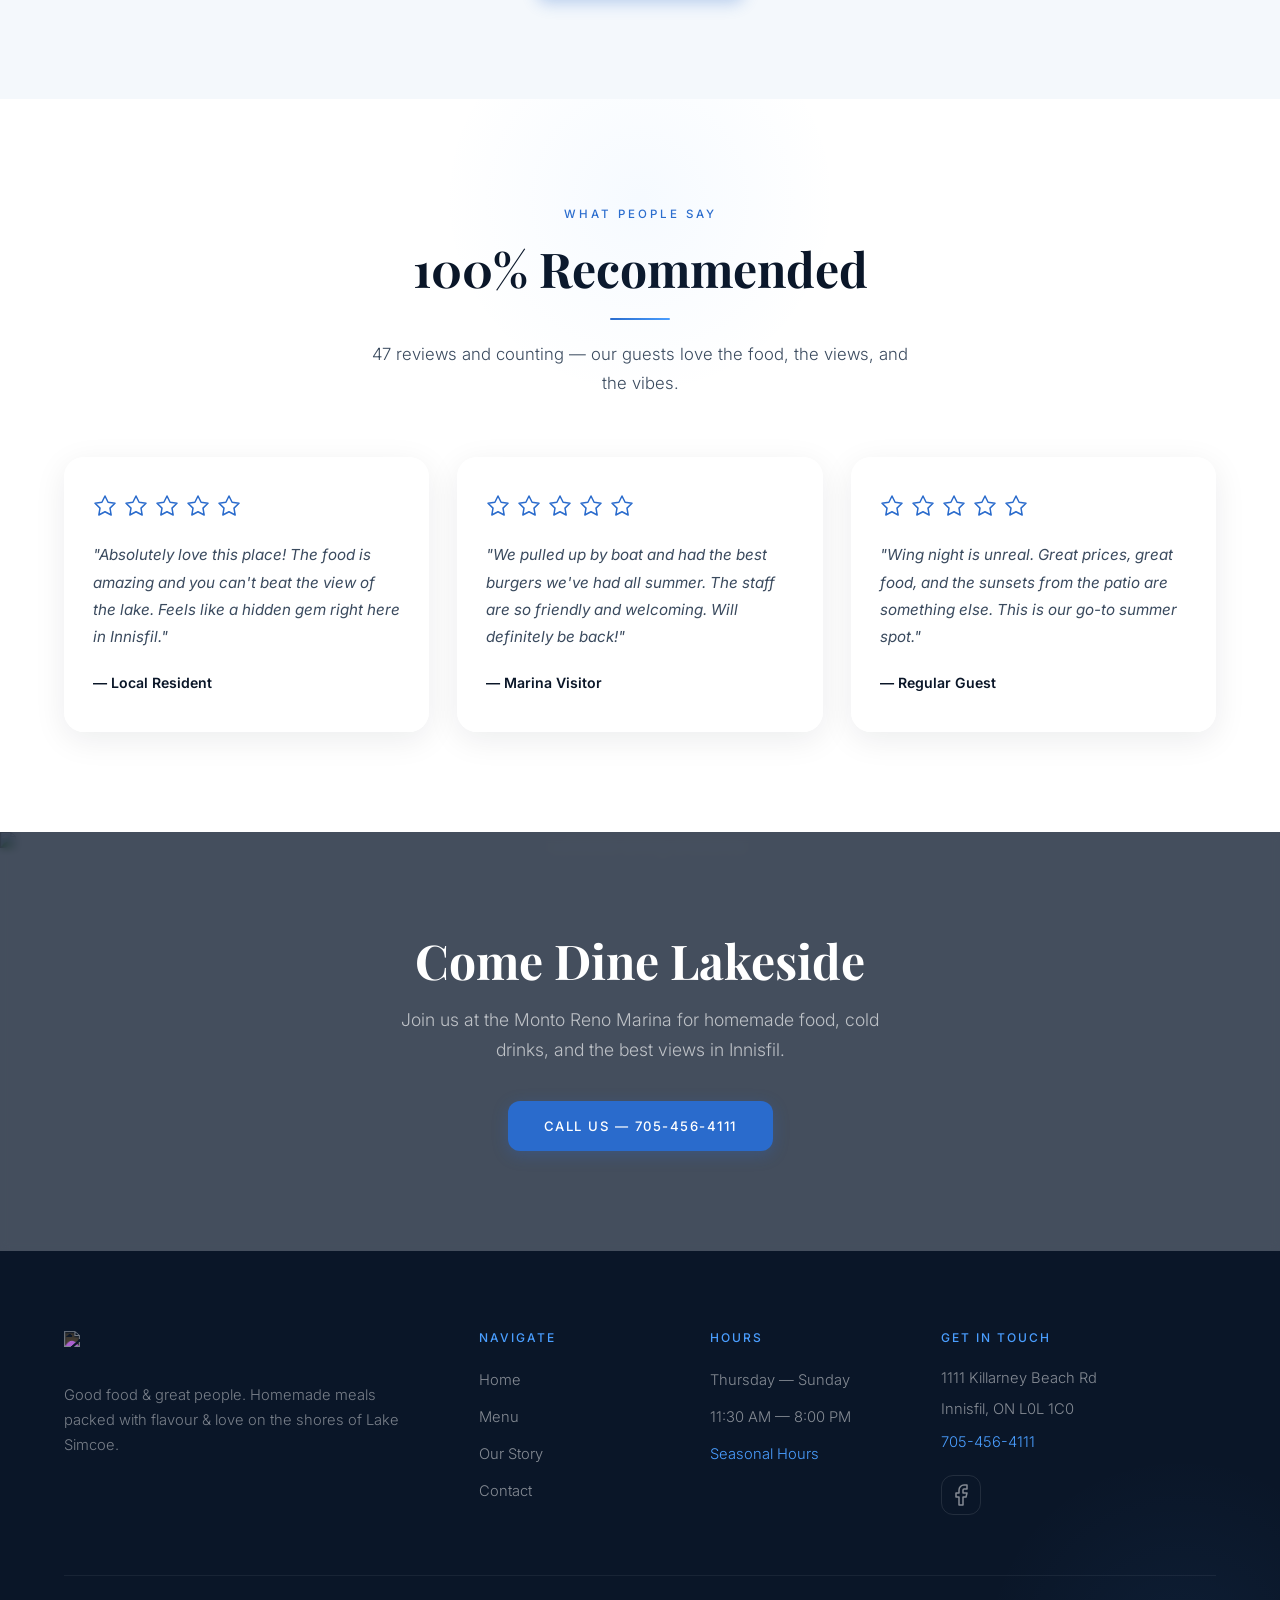
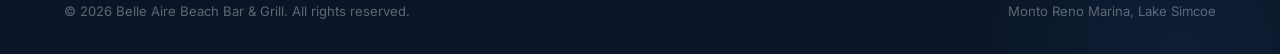
==== commit fe99e146: "Add logo and fix logo integration across all pages Reference logo.jpg instead of logo.png, use inver" ====
--- a/index.html
+++ b/index.html
@@ -13,7 +13,7 @@
   <nav class="nav">
     <div class="nav-inner">
       <a href="index.html" class="nav-logo">
-        <img src="img/logo.png" alt="Belle Aire Beach">
+        <img src="img/logo.jpg" alt="Belle Aire Beach">
         <span class="nav-logo-text">Belle Aire Beach</span>
       </a>
       <ul class="nav-links">
@@ -36,9 +36,8 @@
     </div>
     <div class="hero-content">
       <div class="hero-glass">
-        <img src="img/logo.png" alt="Belle Aire Beach Bar & Grill" class="hero-logo">
+        <img src="img/logo.jpg" alt="Belle Aire Beach Bar & Grill" class="hero-logo">
         <div class="hero-badge">Est. Innisfil, Ontario</div>
-        <h1 class="hero-title">Belle Aire <span>Beach</span></h1>
         <p class="hero-sub">Homemade meals packed with flavour & love, right on the shores of Lake Simcoe.</p>
         <div class="hero-cta">
           <a href="menu.html" class="btn btn-primary">View Our Menu</a>
@@ -225,7 +224,7 @@
       <div class="footer-grid">
         <div class="footer-brand">
           <a href="index.html" class="nav-logo" style="margin-bottom: 4px;">
-            <img src="img/logo.png" alt="Belle Aire Beach" style="height: 36px;">
+            <img src="img/logo.jpg" alt="Belle Aire Beach" style="height: 36px;">
             <span class="nav-logo-text">Belle Aire Beach</span>
           </a>
           <p>Good food & great people. Homemade meals packed with flavour & love on the shores of Lake Simcoe.</p>
--- a/css/style.css
+++ b/css/style.css
@@ -123,9 +123,14 @@
 }
 
 .nav-logo img {
-  height: 40px;
+  height: 48px;
   width: auto;
-  filter: brightness(0) invert(1);
+  filter: invert(1);
+  mix-blend-mode: screen;
+}
+
+.nav-logo .nav-logo-text {
+  display: none;
 }
 
 .nav-links {
@@ -247,9 +252,12 @@
 }
 
 .hero-logo {
-  width: 220px;
-  margin: 0 auto 24px;
-  filter: brightness(0) invert(1);
+  width: 260px;
+  margin: 0 auto 20px;
+  background: var(--white);
+  border-radius: 16px;
+  padding: 16px 24px;
+  box-shadow: 0 4px 16px rgba(10, 22, 40, 0.08);
 }
 
 .hero-sub {
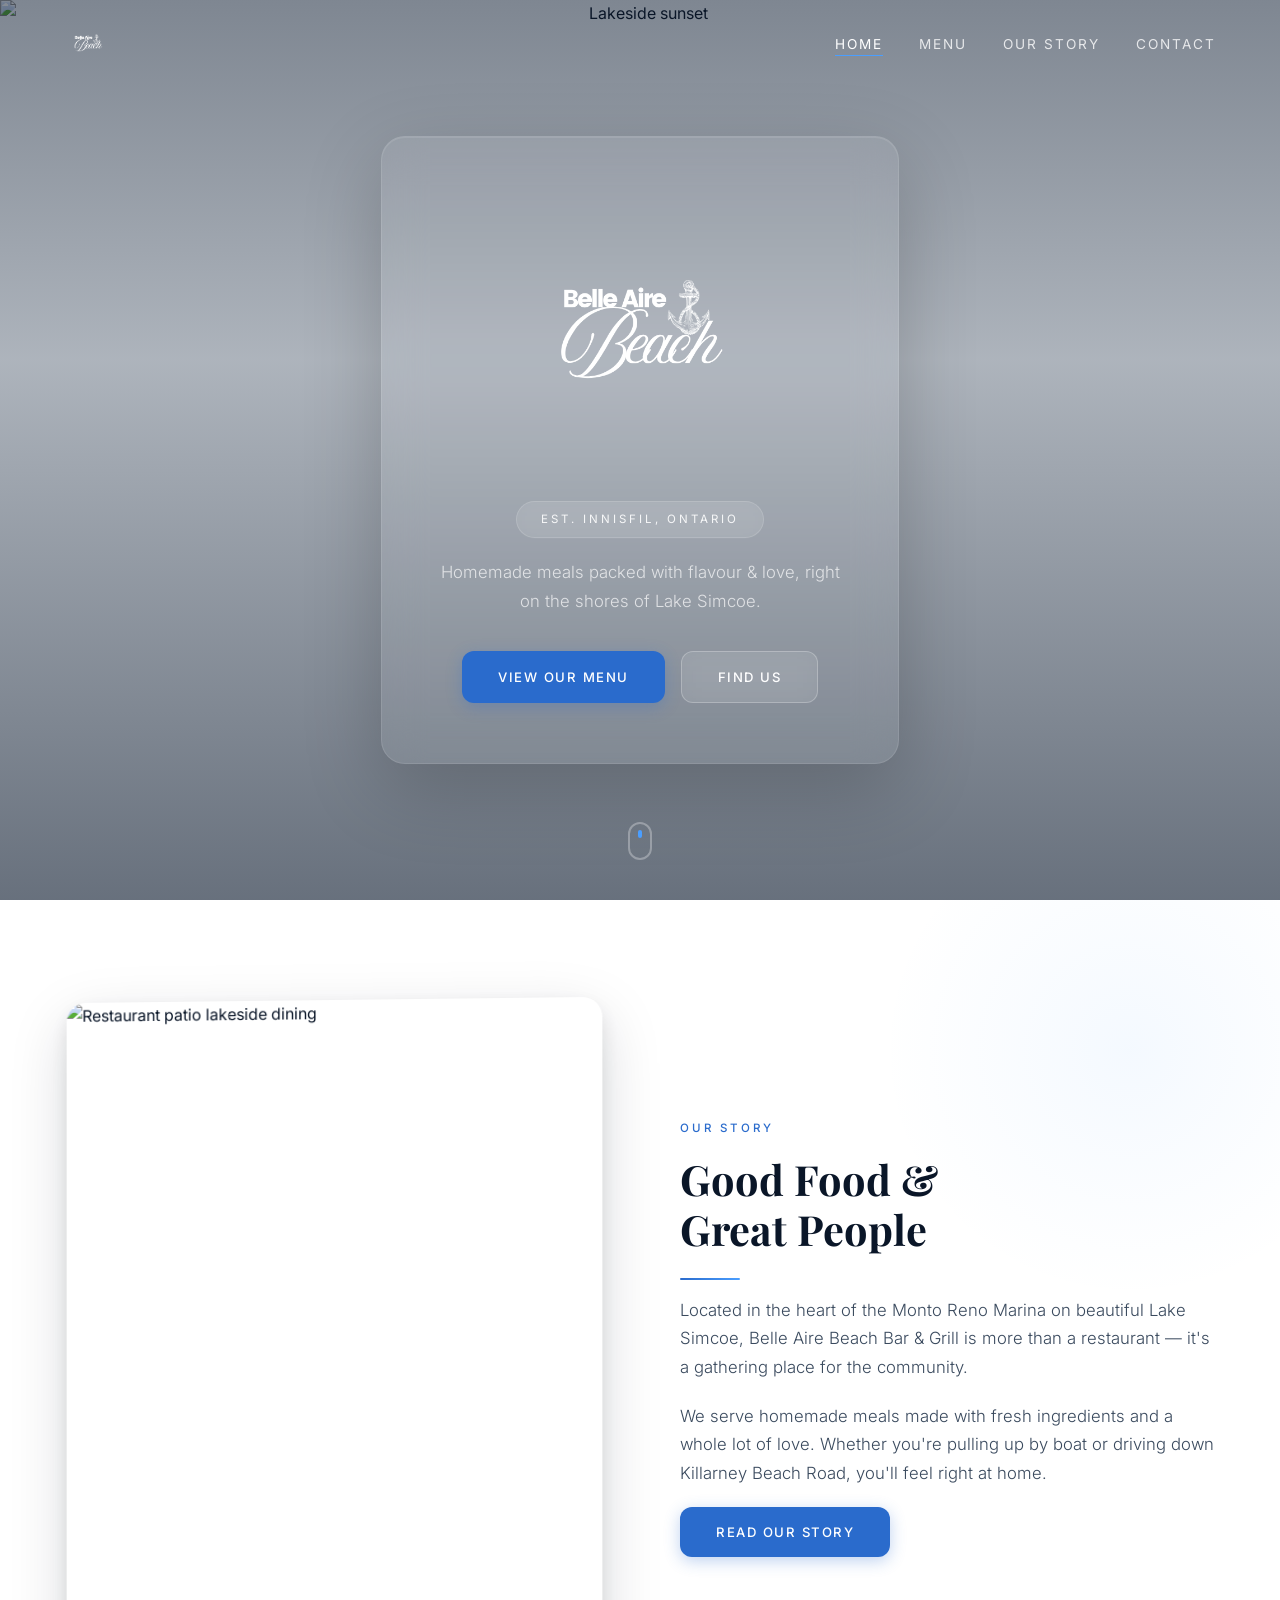
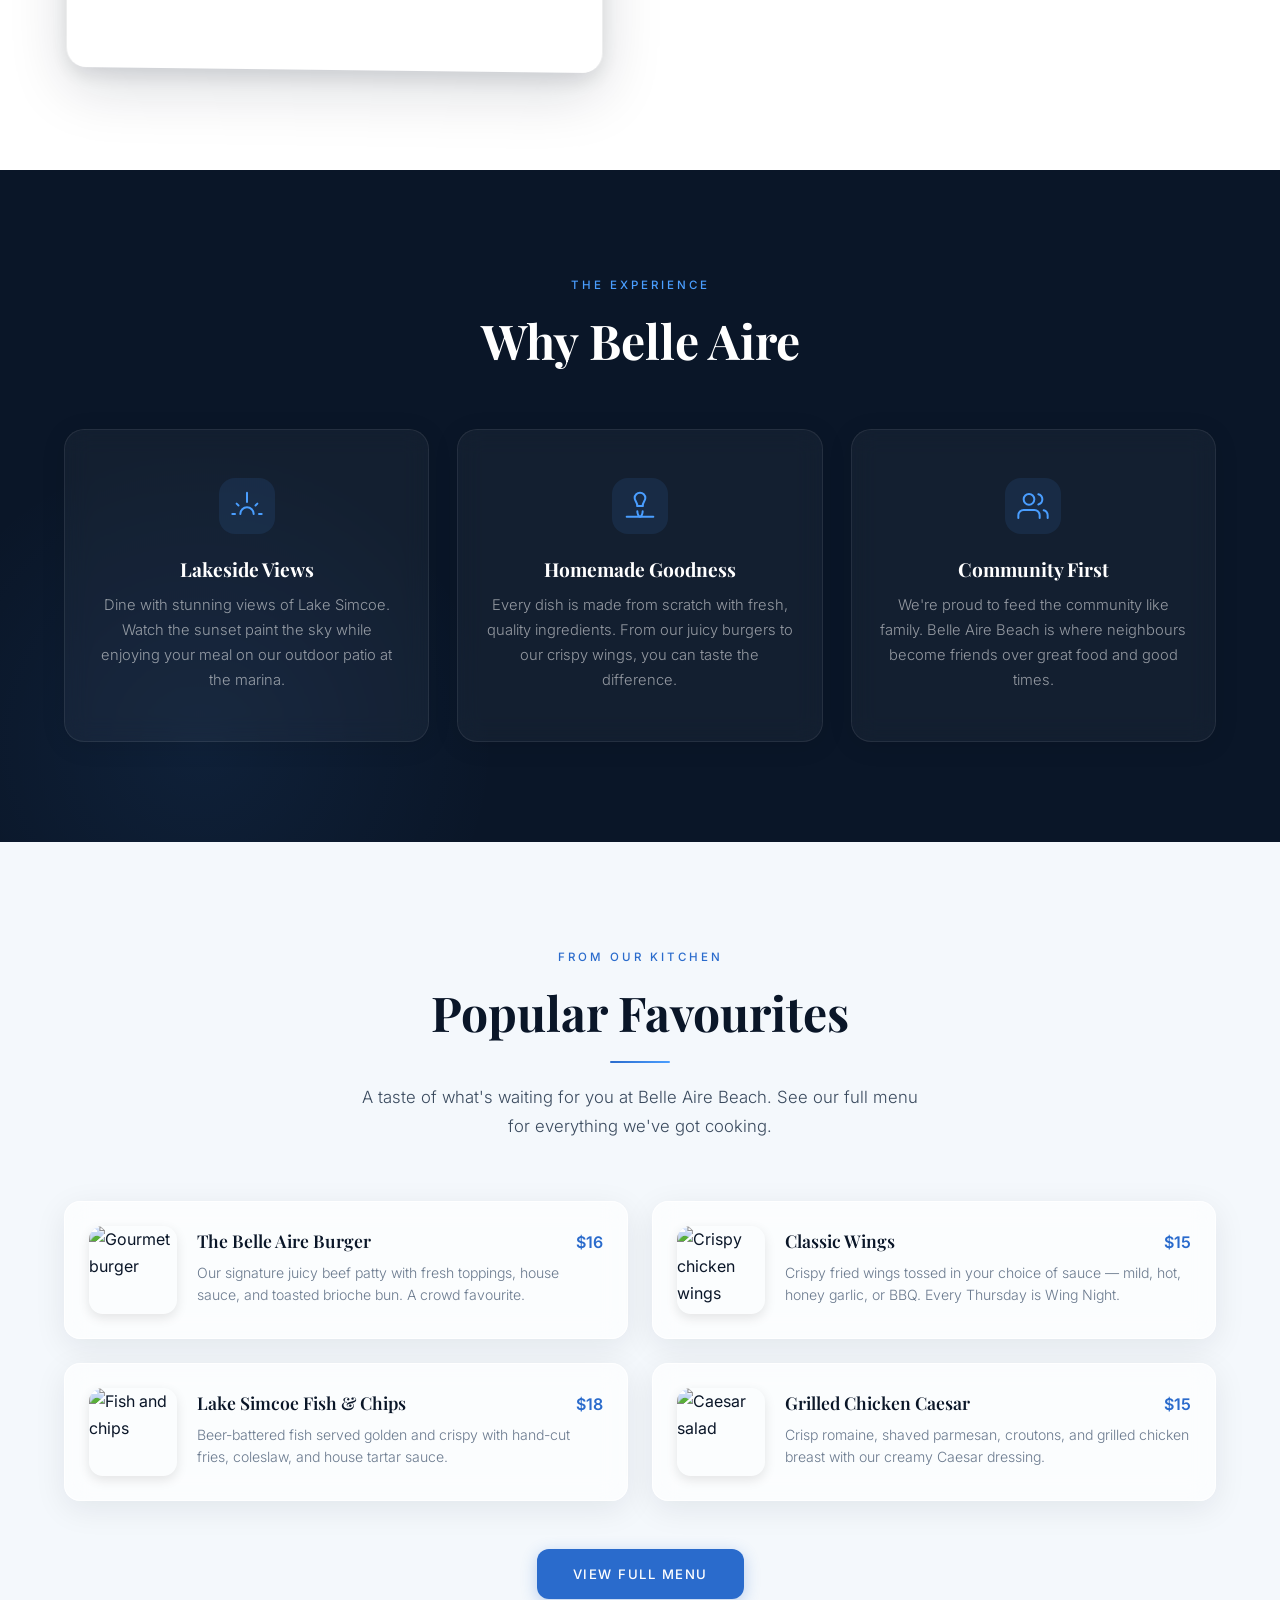
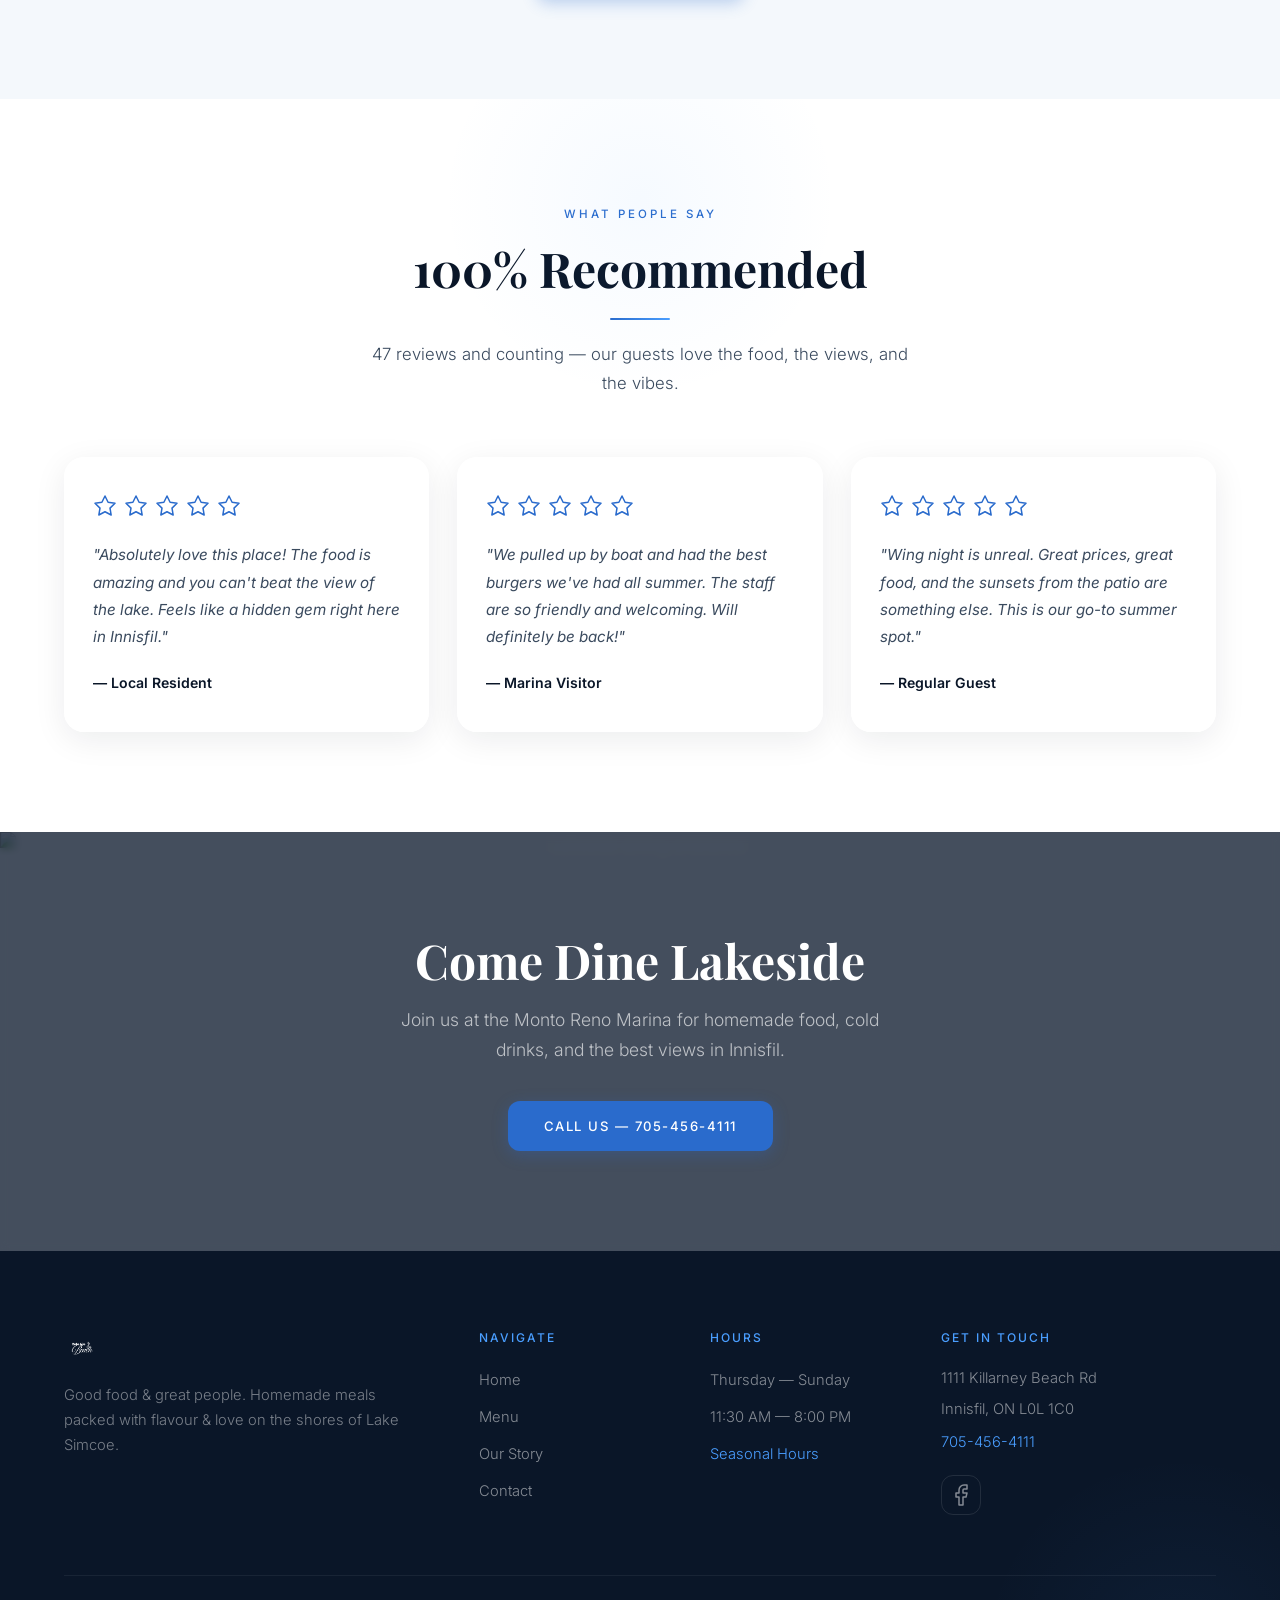
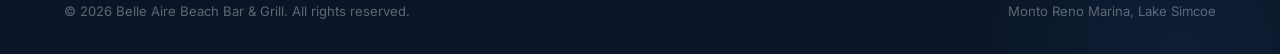
==== commit 110d8292: "Switch to transparent PNG logo, remove blend mode hacks Use logo.png with transparent background. Cl" ====
--- a/index.html
+++ b/index.html
@@ -13,7 +13,7 @@
   <nav class="nav">
     <div class="nav-inner">
       <a href="index.html" class="nav-logo">
-        <img src="img/logo.jpg" alt="Belle Aire Beach">
+        <img src="img/logo.png" alt="Belle Aire Beach">
         <span class="nav-logo-text">Belle Aire Beach</span>
       </a>
       <ul class="nav-links">
@@ -36,7 +36,7 @@
     </div>
     <div class="hero-content">
       <div class="hero-glass">
-        <img src="img/logo.jpg" alt="Belle Aire Beach Bar & Grill" class="hero-logo">
+        <img src="img/logo.png" alt="Belle Aire Beach Bar & Grill" class="hero-logo">
         <div class="hero-badge">Est. Innisfil, Ontario</div>
         <p class="hero-sub">Homemade meals packed with flavour & love, right on the shores of Lake Simcoe.</p>
         <div class="hero-cta">
@@ -224,7 +224,7 @@
       <div class="footer-grid">
         <div class="footer-brand">
           <a href="index.html" class="nav-logo" style="margin-bottom: 4px;">
-            <img src="img/logo.jpg" alt="Belle Aire Beach" style="height: 36px;">
+            <img src="img/logo.png" alt="Belle Aire Beach" style="height: 36px;">
             <span class="nav-logo-text">Belle Aire Beach</span>
           </a>
           <p>Good food & great people. Homemade meals packed with flavour & love on the shores of Lake Simcoe.</p>
--- a/css/style.css
+++ b/css/style.css
@@ -125,8 +125,7 @@
 .nav-logo img {
   height: 48px;
   width: auto;
-  filter: invert(1);
-  mix-blend-mode: screen;
+  filter: brightness(0) invert(1);
 }
 
 .nav-logo .nav-logo-text {
@@ -252,12 +251,9 @@
 }
 
 .hero-logo {
-  width: 260px;
-  margin: 0 auto 20px;
-  background: var(--white);
-  border-radius: 16px;
-  padding: 16px 24px;
-  box-shadow: 0 4px 16px rgba(10, 22, 40, 0.08);
+  width: 280px;
+  margin: 0 auto 24px;
+  filter: brightness(0) invert(1);
 }
 
 .hero-sub {
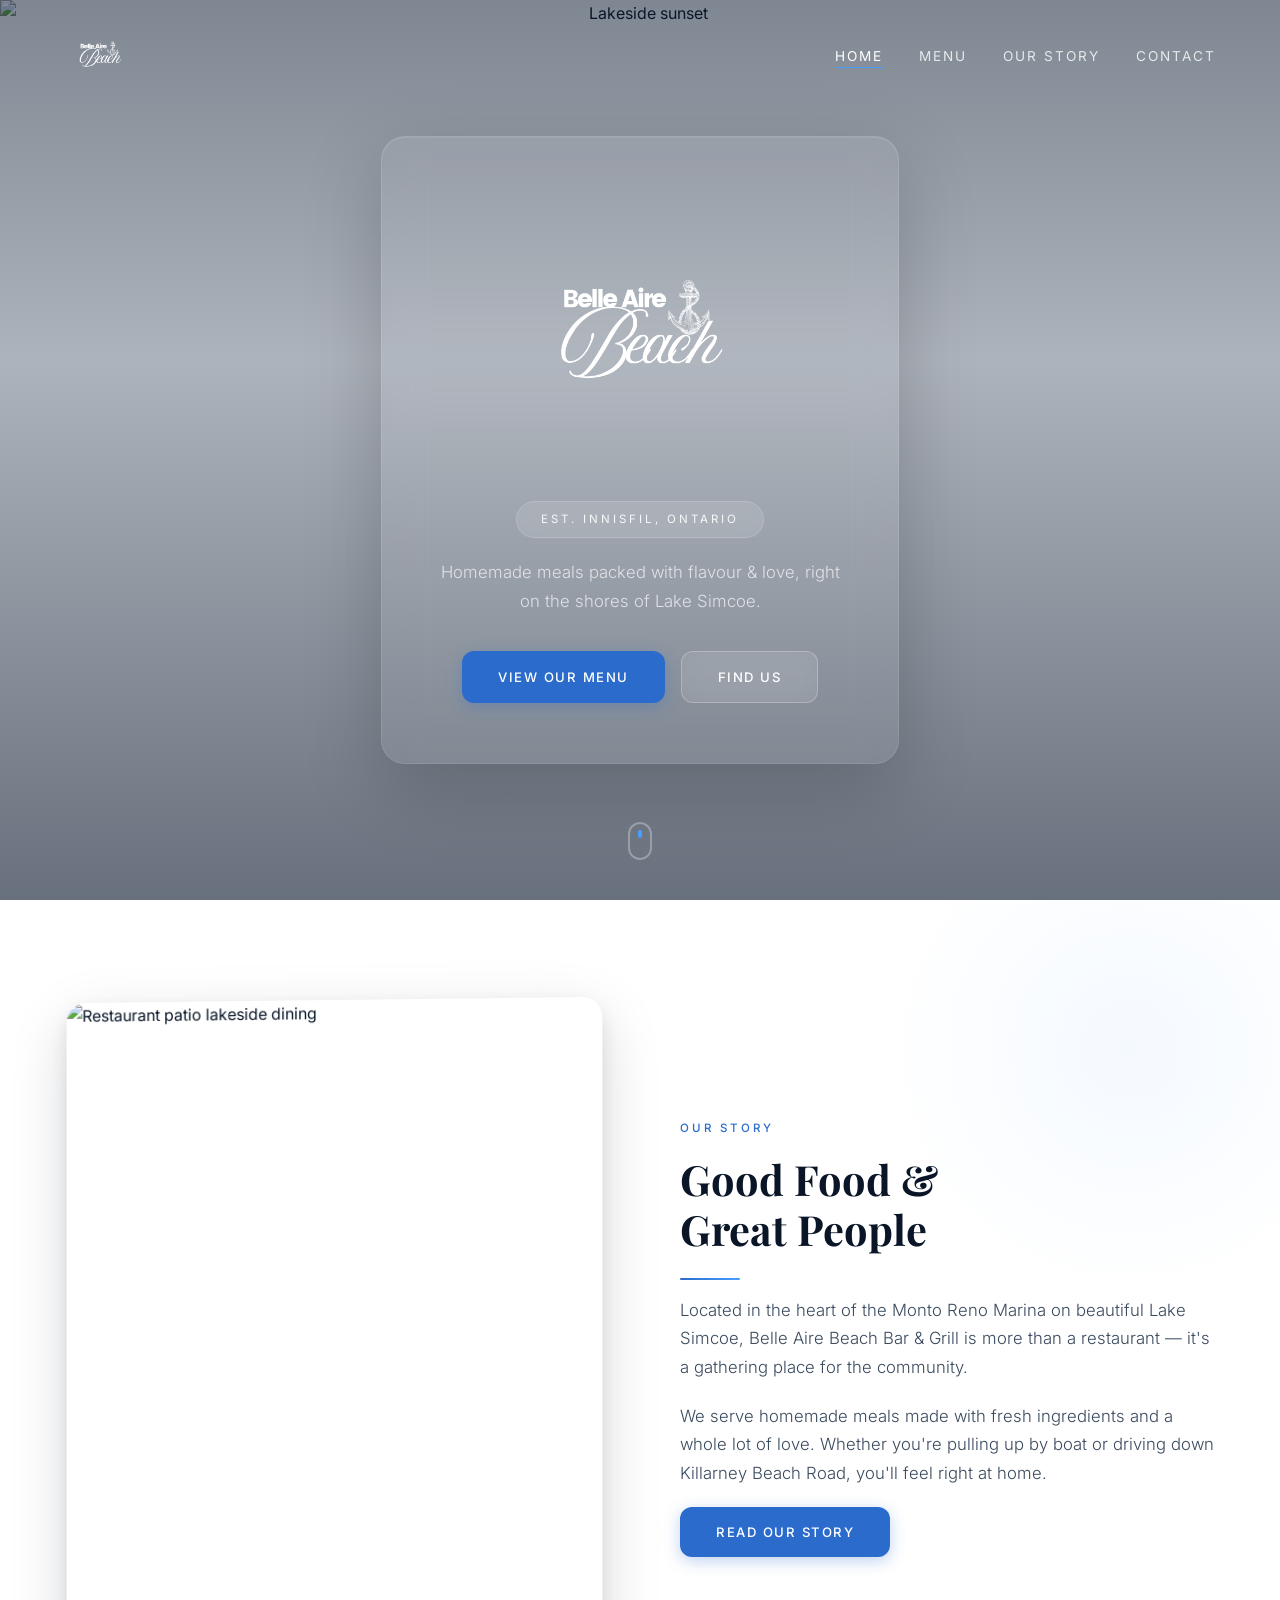
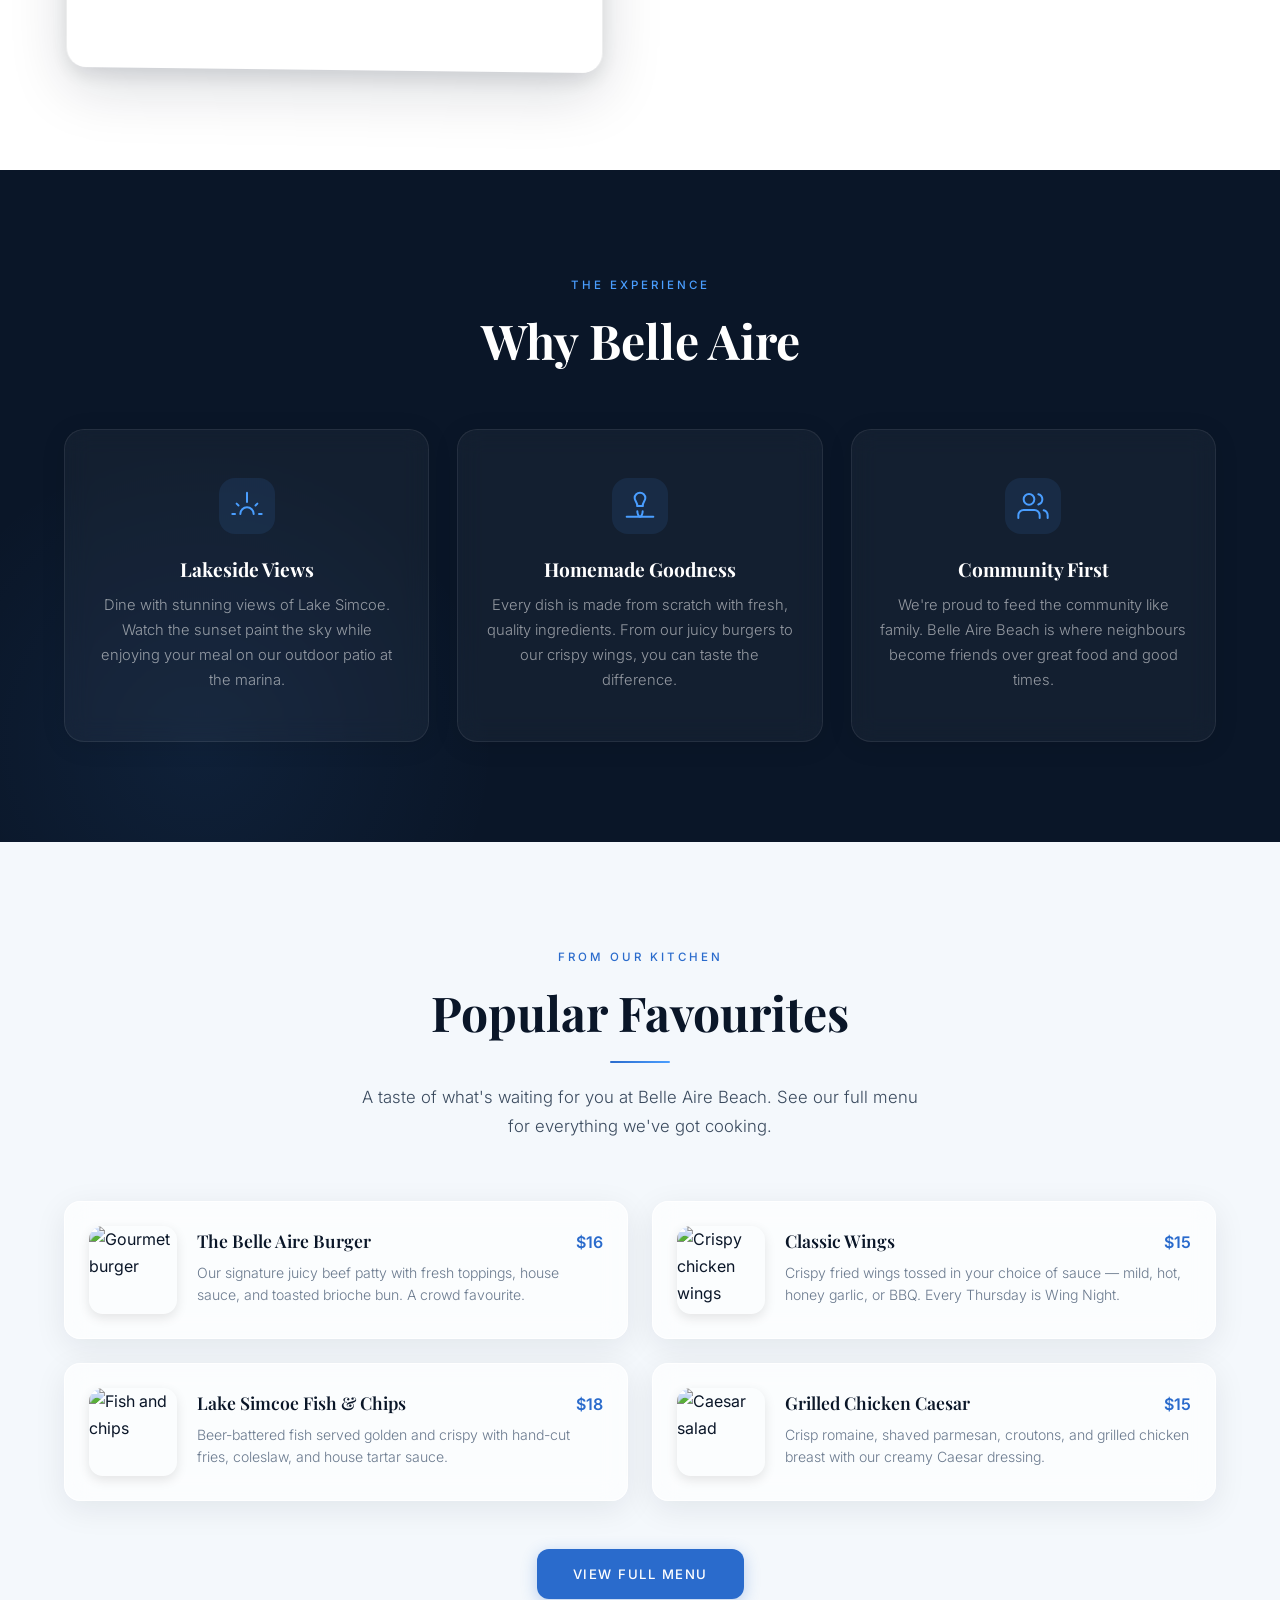
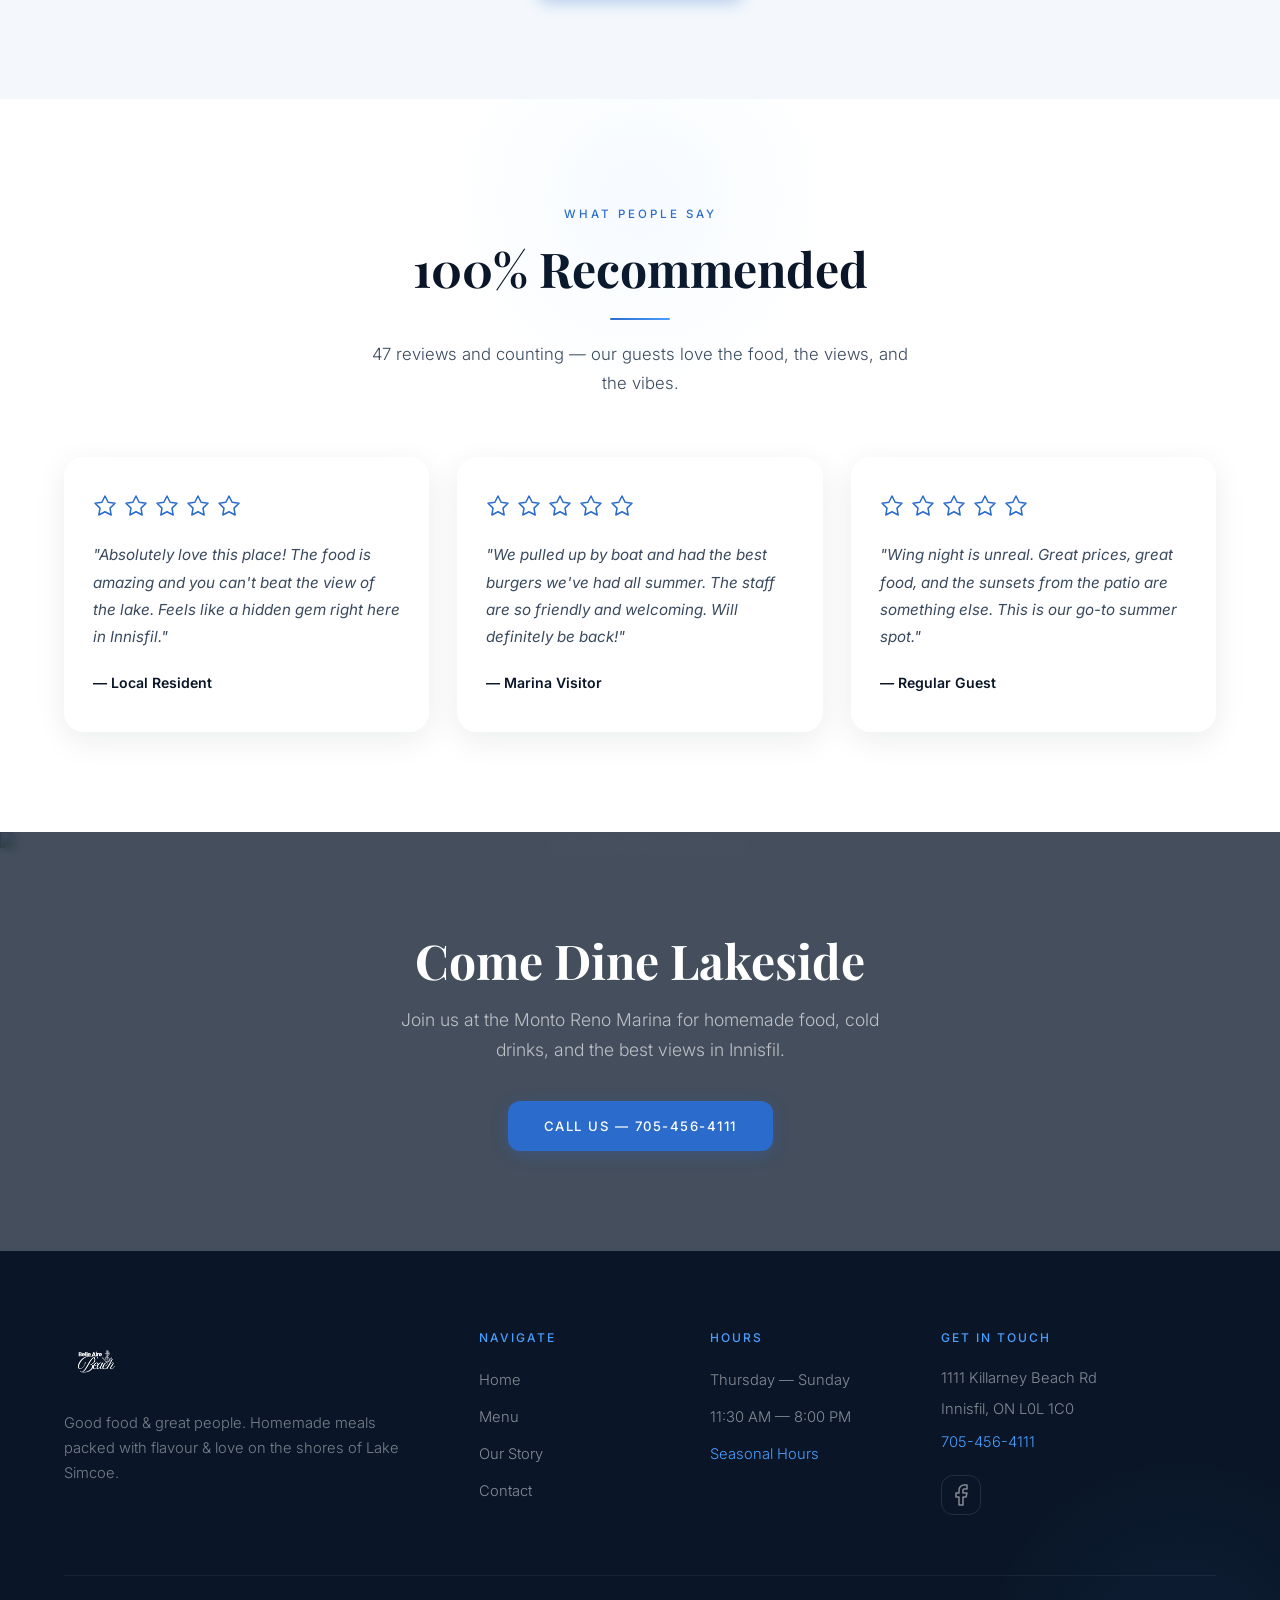
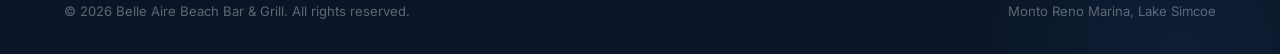
==== commit 03835365: "Bigger logos, smoother scrolling and animations Increase nav logo to 72px and footer logo to 64px. A" ====
--- a/index.html
+++ b/index.html
@@ -224,7 +224,7 @@
       <div class="footer-grid">
         <div class="footer-brand">
           <a href="index.html" class="nav-logo" style="margin-bottom: 4px;">
-            <img src="img/logo.png" alt="Belle Aire Beach" style="height: 36px;">
+            <img src="img/logo.png" alt="Belle Aire Beach">
             <span class="nav-logo-text">Belle Aire Beach</span>
           </a>
           <p>Good food & great people. Homemade meals packed with flavour & love on the shores of Lake Simcoe.</p>
--- a/css/style.css
+++ b/css/style.css
@@ -123,7 +123,7 @@
 }
 
 .nav-logo img {
-  height: 48px;
+  height: 72px;
   width: auto;
   filter: brightness(0) invert(1);
 }
@@ -1234,7 +1234,7 @@
 }
 
 .footer-brand .nav-logo img {
-  height: 36px;
+  height: 64px;
 }
 
 .footer-brand p {
@@ -1318,7 +1318,7 @@
 .fade-in {
   opacity: 0;
   transform: translateY(30px);
-  transition: opacity 0.8s ease, transform 0.8s ease;
+  transition: opacity 1s cubic-bezier(0.25, 0.46, 0.45, 0.94), transform 1s cubic-bezier(0.25, 0.46, 0.45, 0.94);
 }
 
 .fade-in.visible {
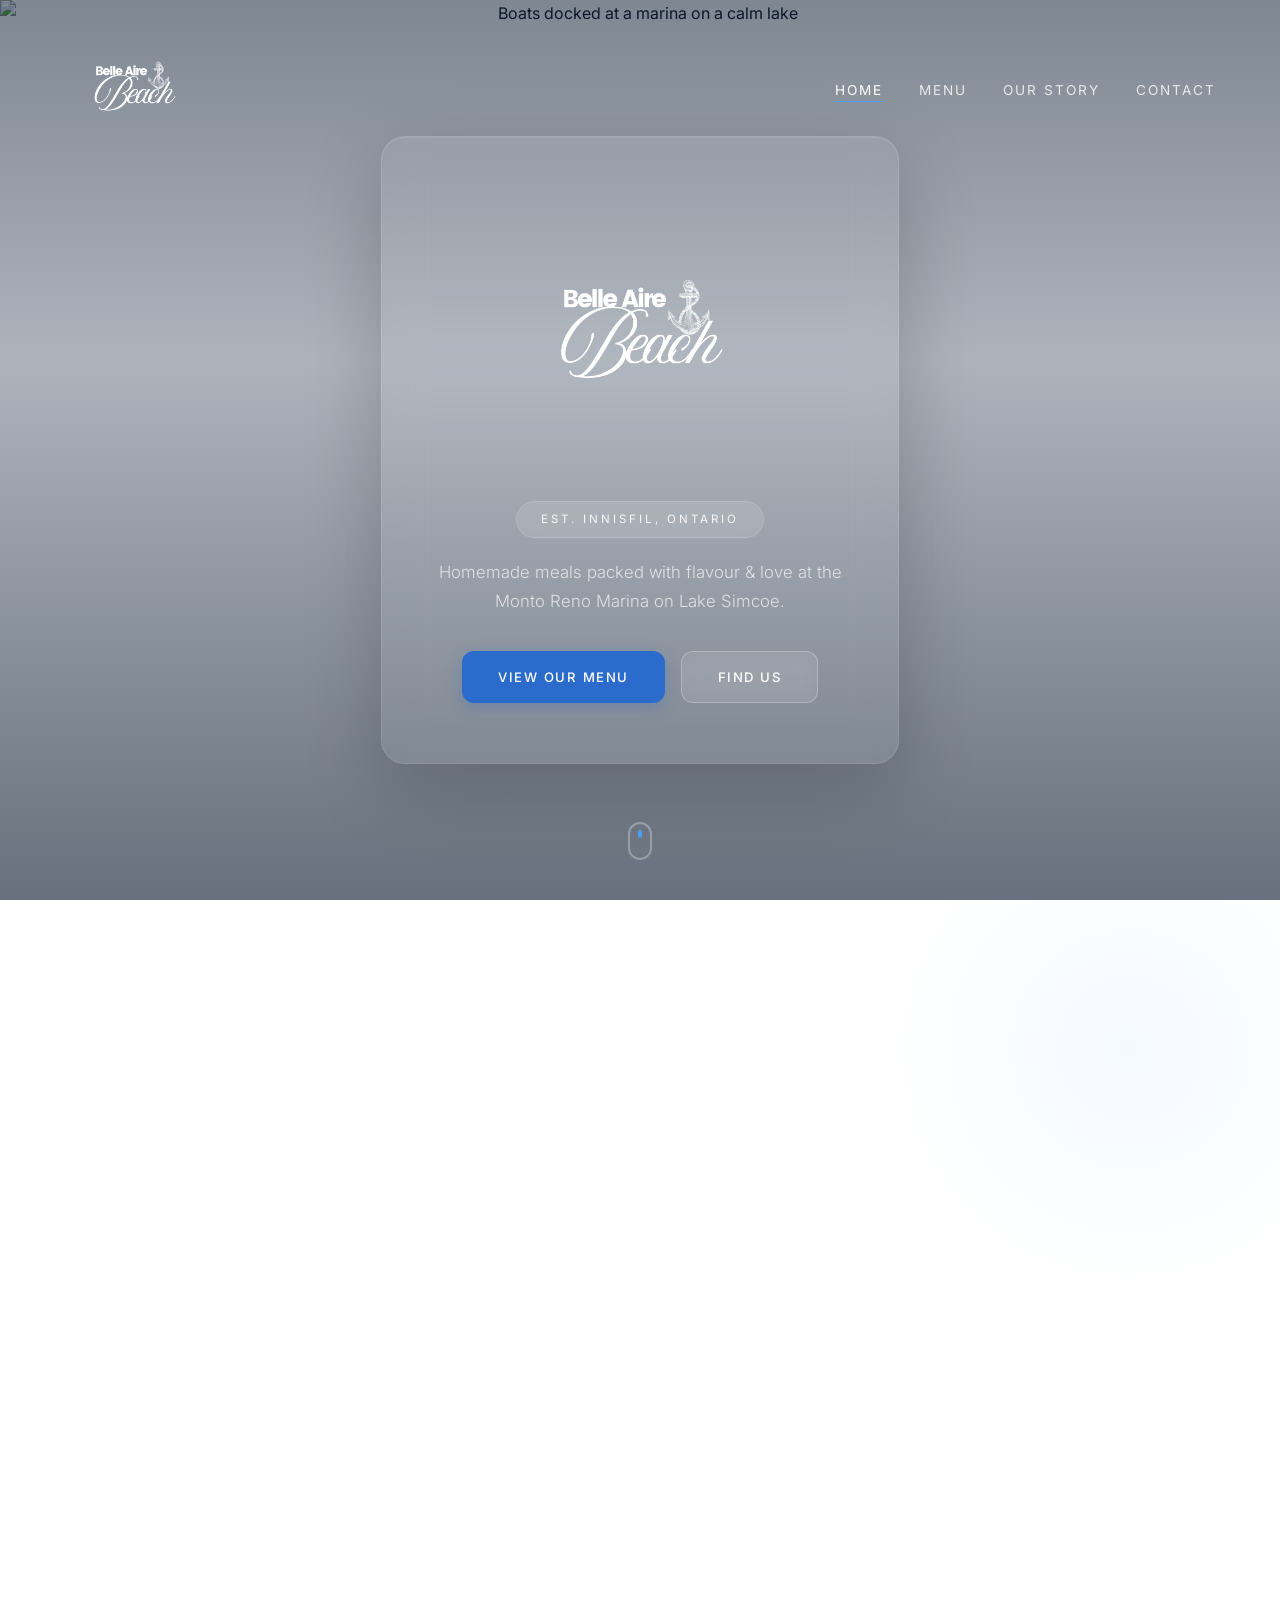
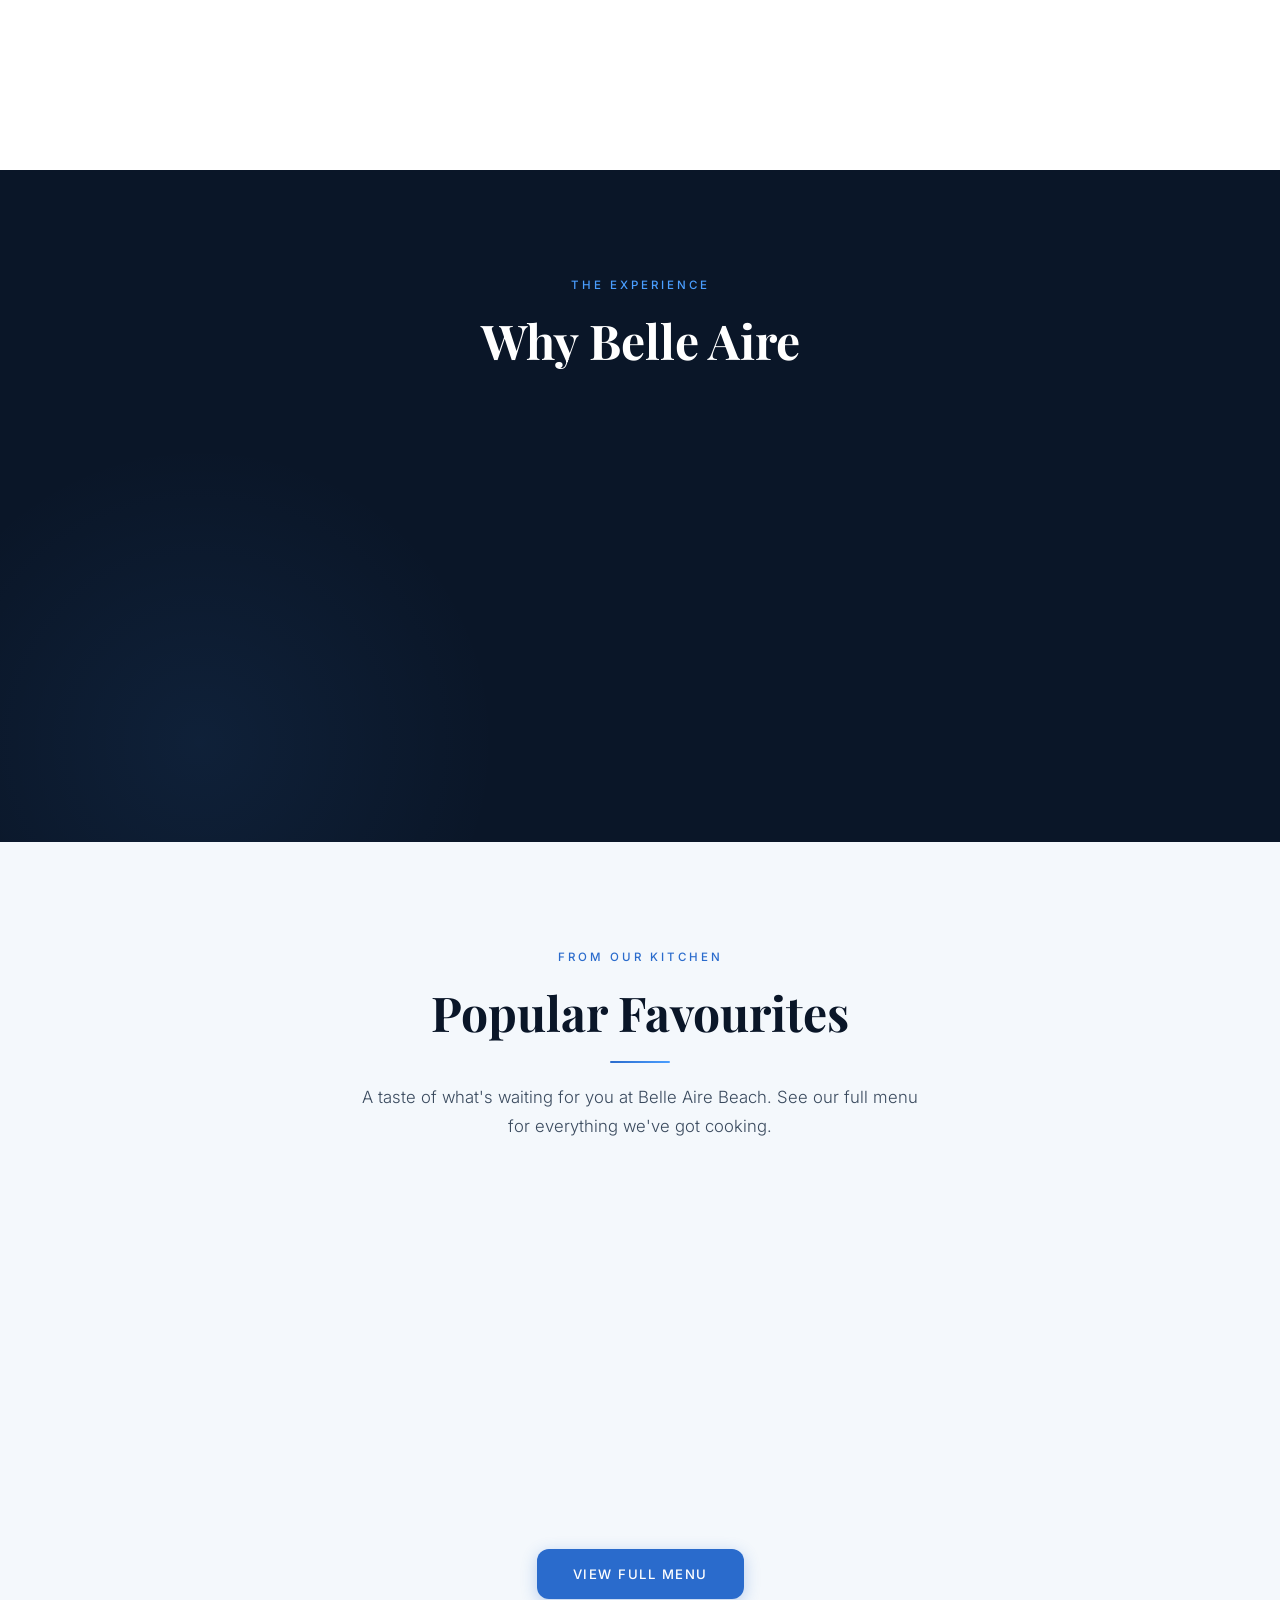
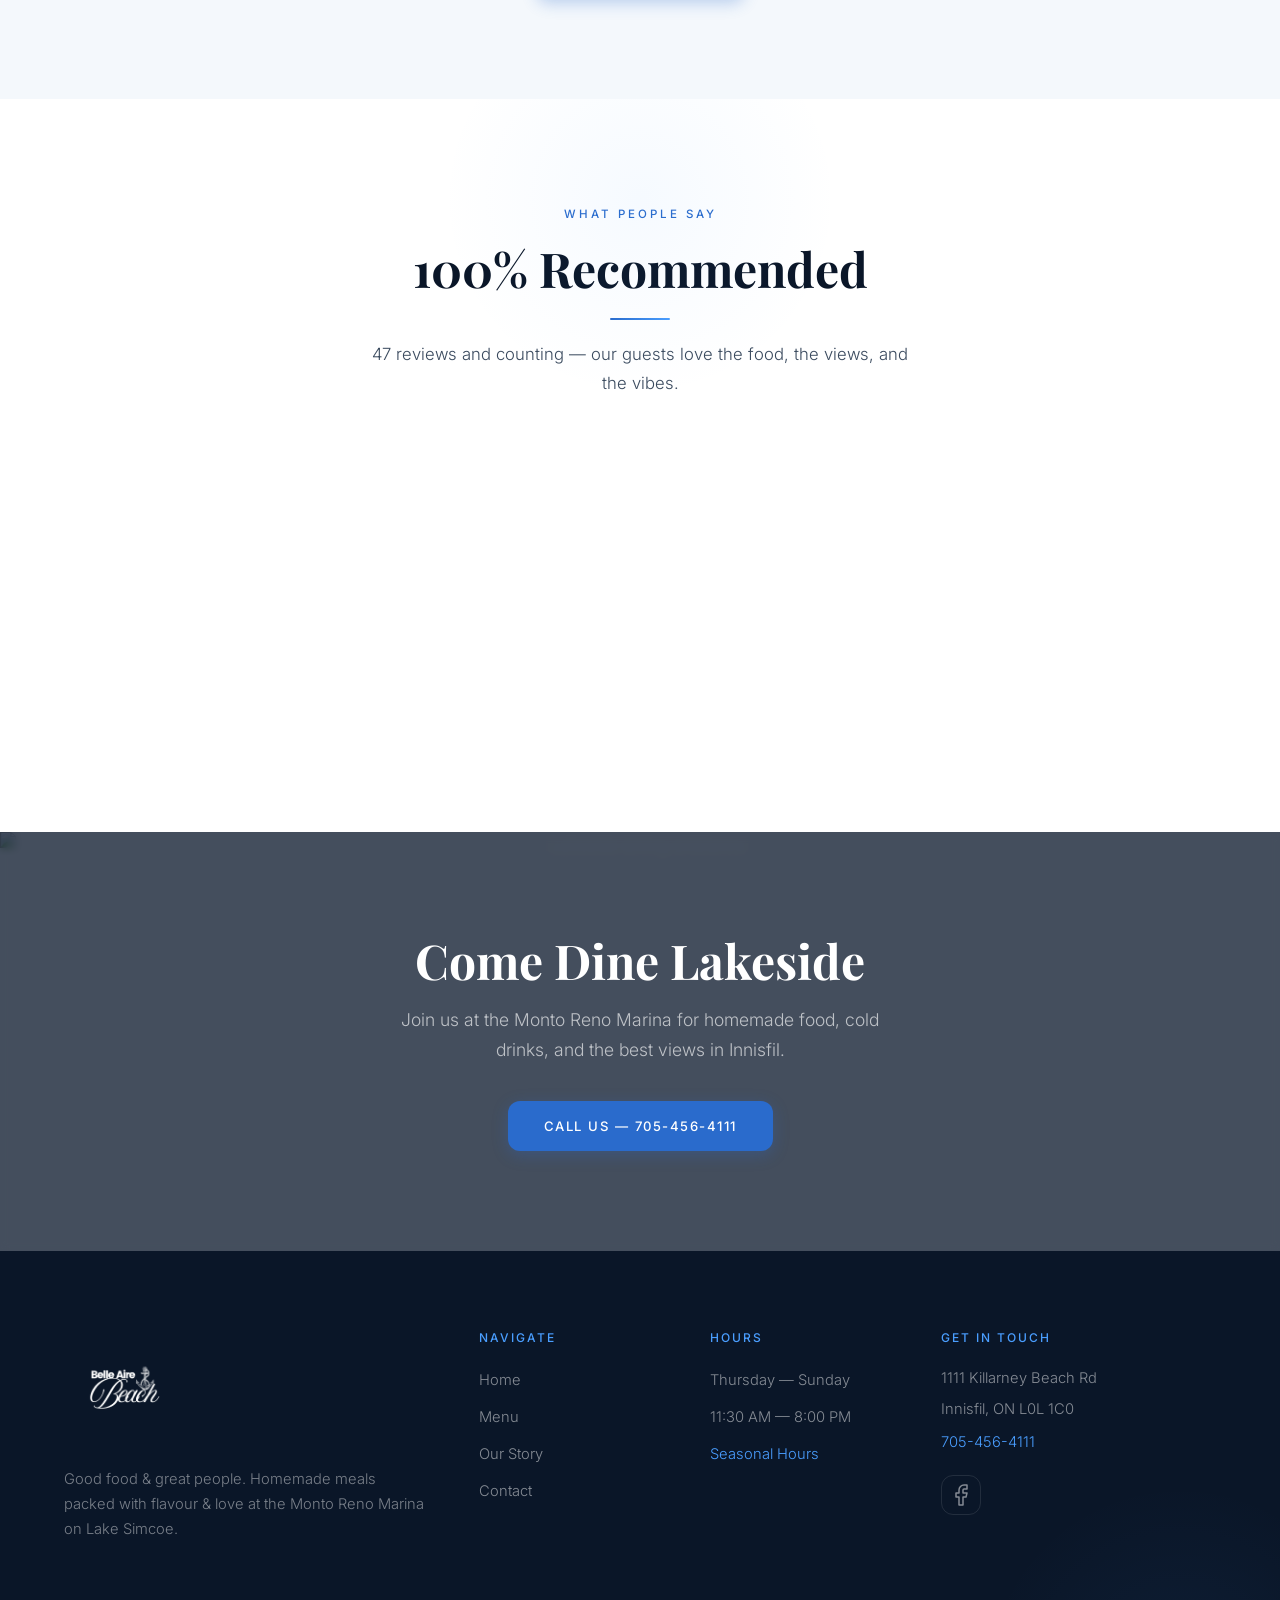
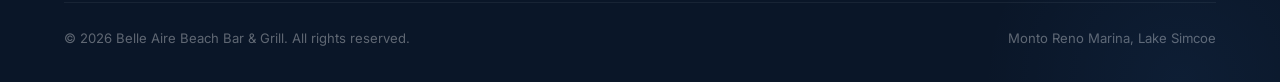
==== commit 23292469: "Bigger logos, marina images, Lenis smooth scrolling Nav logo 140px, footer logo 120px. Replace beach" ====
--- a/index.html
+++ b/index.html
@@ -32,13 +32,13 @@
 
   <section class="hero">
     <div class="hero-bg">
-      <img src="https://images.unsplash.com/photo-1507525428034-b723cf961d3e?w=1920&q=80" alt="Lakeside sunset">
+      <img src="https://images.unsplash.com/photo-1605281317010-fe5ffe798166?w=1920&q=80" alt="Boats docked at a marina on a calm lake">
     </div>
     <div class="hero-content">
       <div class="hero-glass">
         <img src="img/logo.png" alt="Belle Aire Beach Bar & Grill" class="hero-logo">
         <div class="hero-badge">Est. Innisfil, Ontario</div>
-        <p class="hero-sub">Homemade meals packed with flavour & love, right on the shores of Lake Simcoe.</p>
+        <p class="hero-sub">Homemade meals packed with flavour & love at the Monto Reno Marina on Lake Simcoe.</p>
         <div class="hero-cta">
           <a href="menu.html" class="btn btn-primary">View Our Menu</a>
           <a href="contact.html" class="btn btn-outline">Find Us</a>
@@ -227,7 +227,7 @@
             <img src="img/logo.png" alt="Belle Aire Beach">
             <span class="nav-logo-text">Belle Aire Beach</span>
           </a>
-          <p>Good food & great people. Homemade meals packed with flavour & love on the shores of Lake Simcoe.</p>
+          <p>Good food & great people. Homemade meals packed with flavour & love at the Monto Reno Marina on Lake Simcoe.</p>
         </div>
         <div>
           <h4>Navigate</h4>
@@ -265,6 +265,7 @@
     </div>
   </footer>
 
+  <script src="https://unpkg.com/lenis@1.1.18/dist/lenis.min.js"></script>
   <script src="js/main.js"></script>
 </body>
 </html>
--- a/css/style.css
+++ b/css/style.css
@@ -31,8 +31,19 @@
 }
 
 html {
-  scroll-behavior: smooth;
   font-size: 16px;
+}
+
+html.lenis, html.lenis body {
+  height: auto;
+}
+
+.lenis.lenis-smooth {
+  scroll-behavior: auto;
+}
+
+.lenis.lenis-smooth [data-lenis-prevent] {
+  overscroll-behavior: contain;
 }
 
 body {
@@ -123,7 +134,7 @@
 }
 
 .nav-logo img {
-  height: 72px;
+  height: 140px;
   width: auto;
   filter: brightness(0) invert(1);
 }
@@ -1234,7 +1245,7 @@
 }
 
 .footer-brand .nav-logo img {
-  height: 64px;
+  height: 120px;
 }
 
 .footer-brand p {
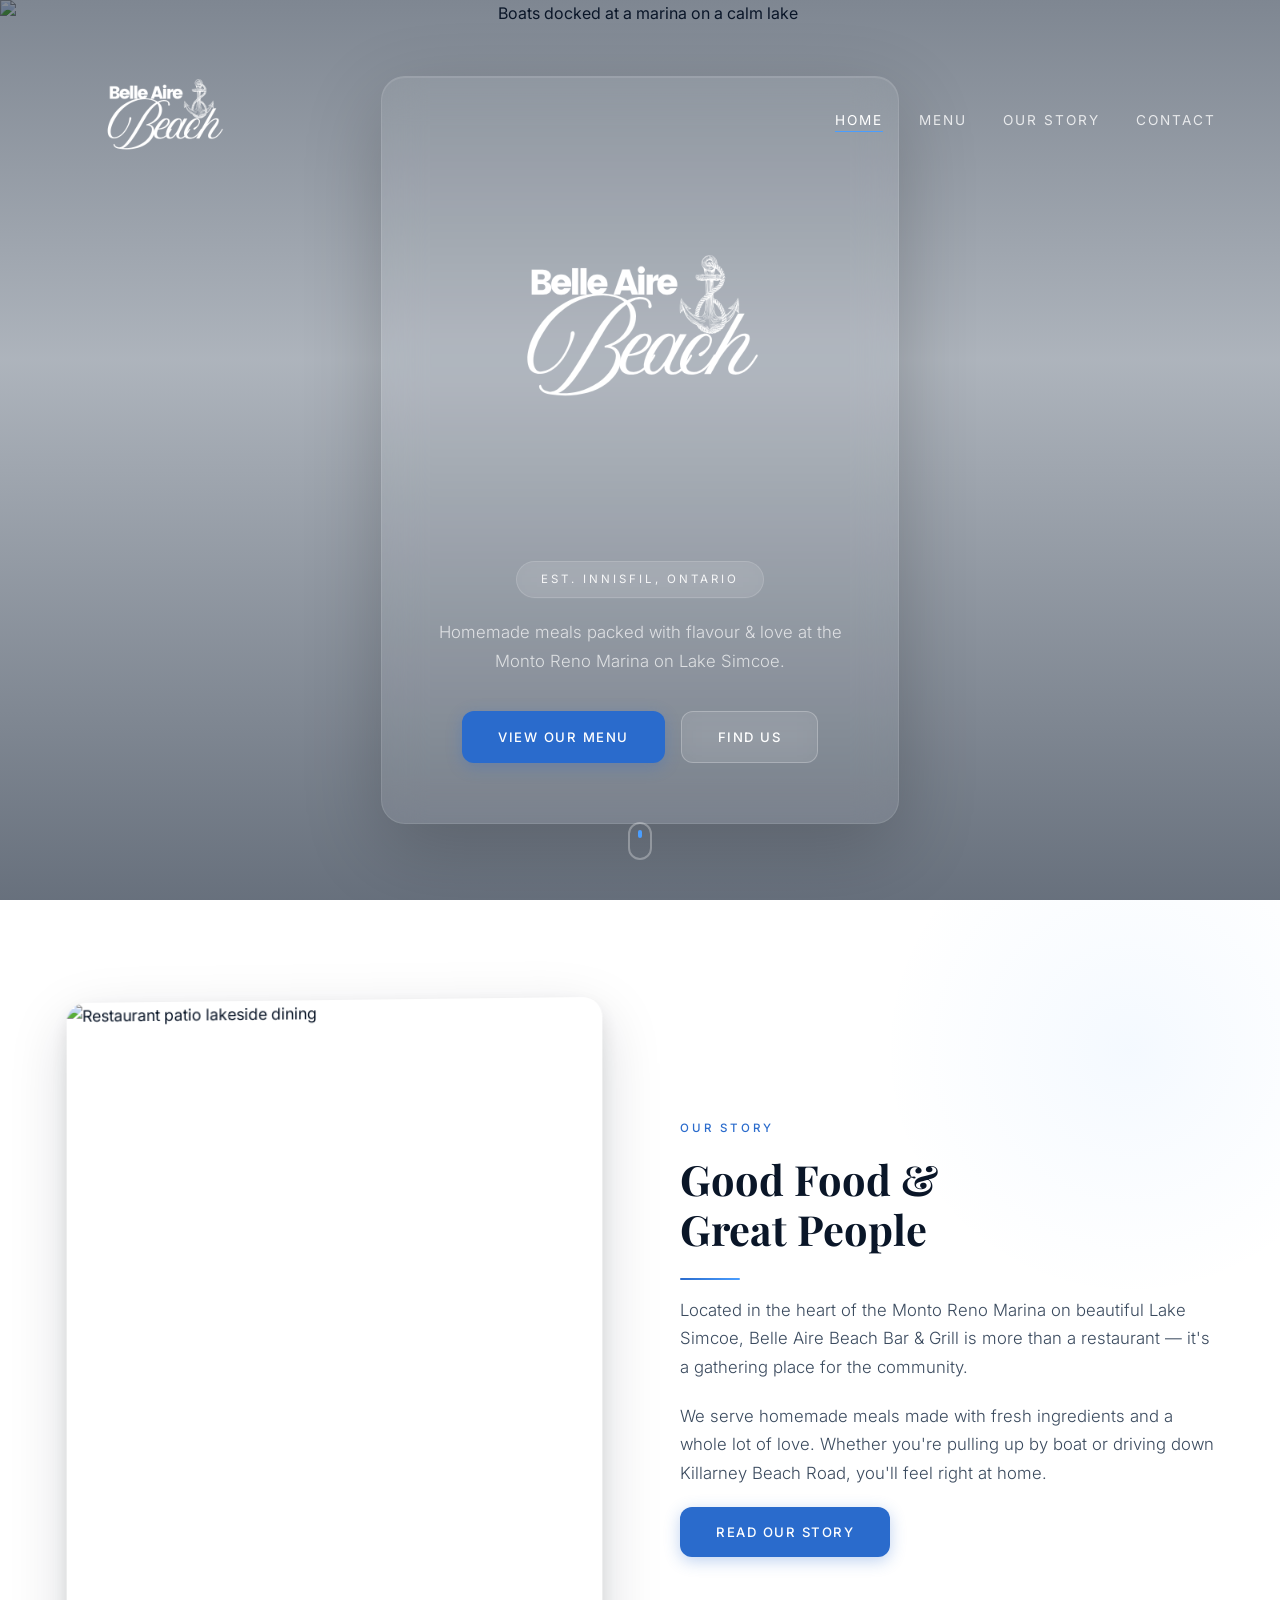
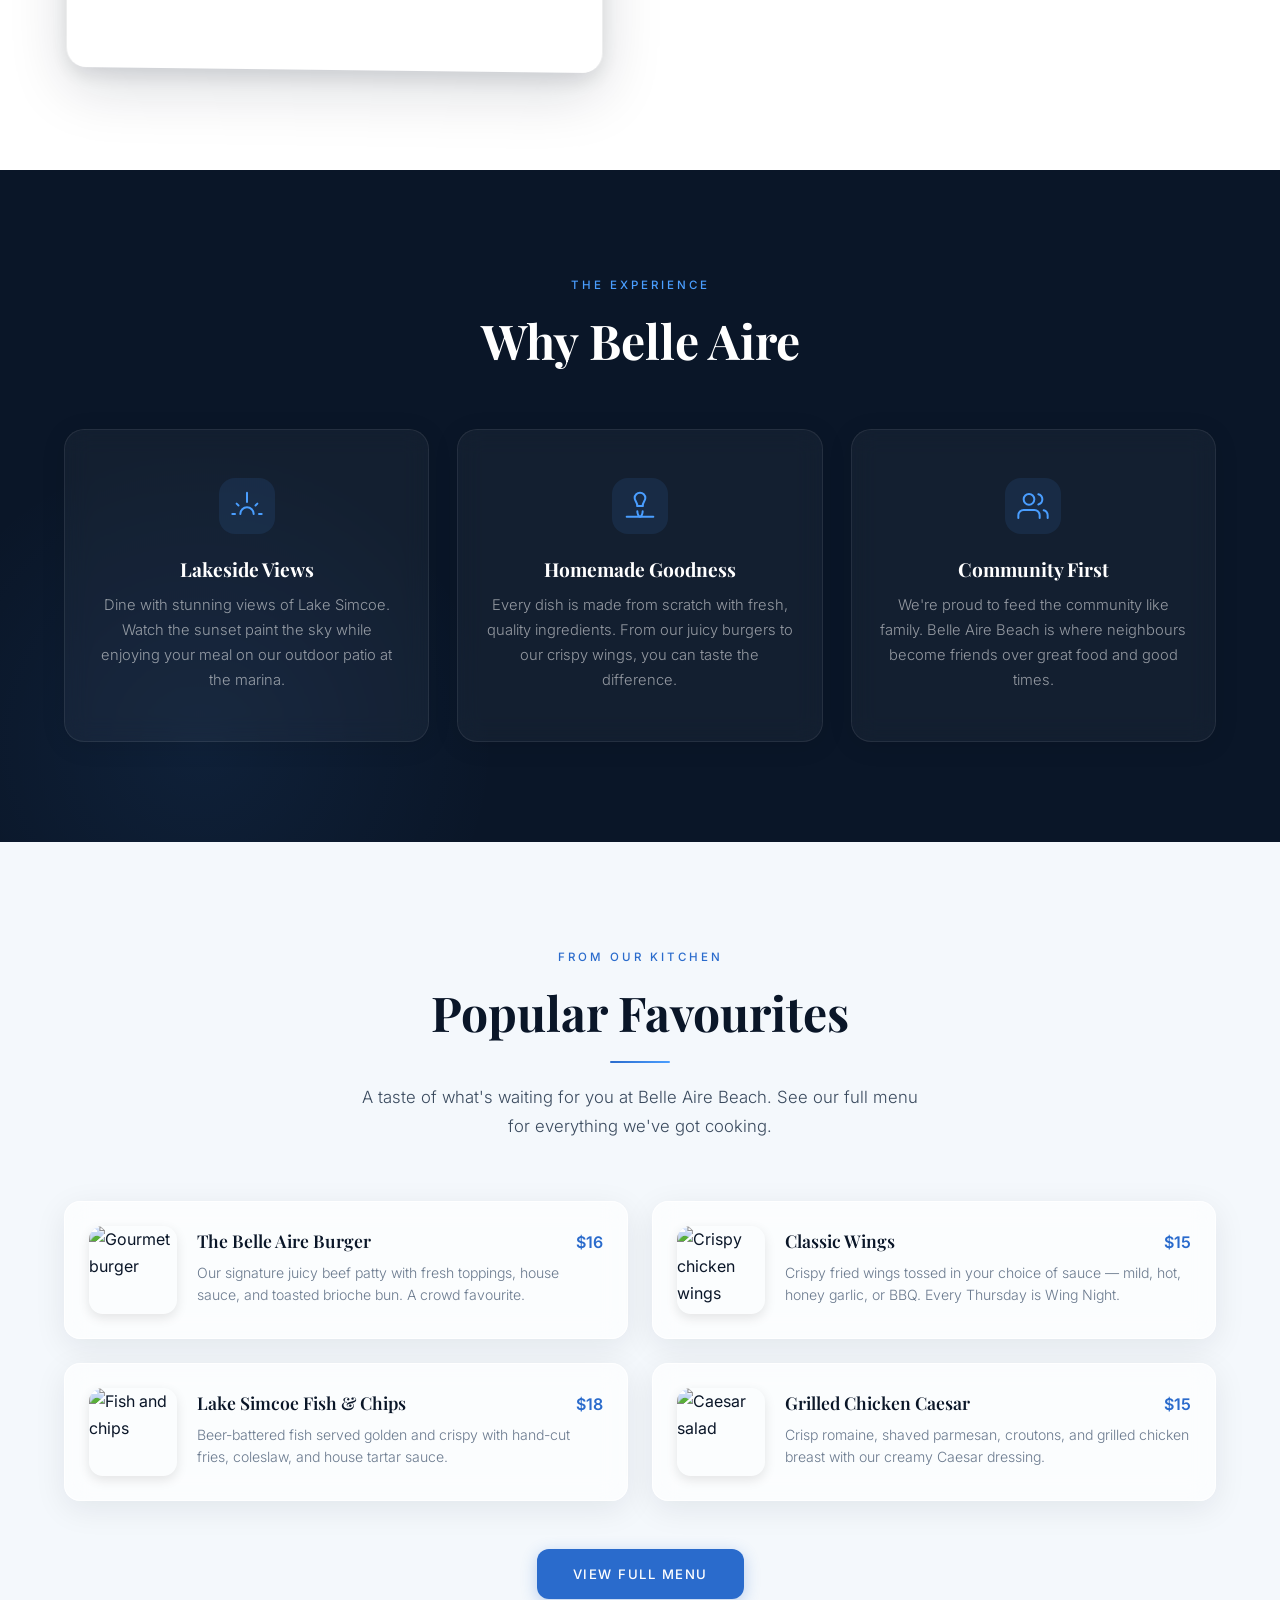
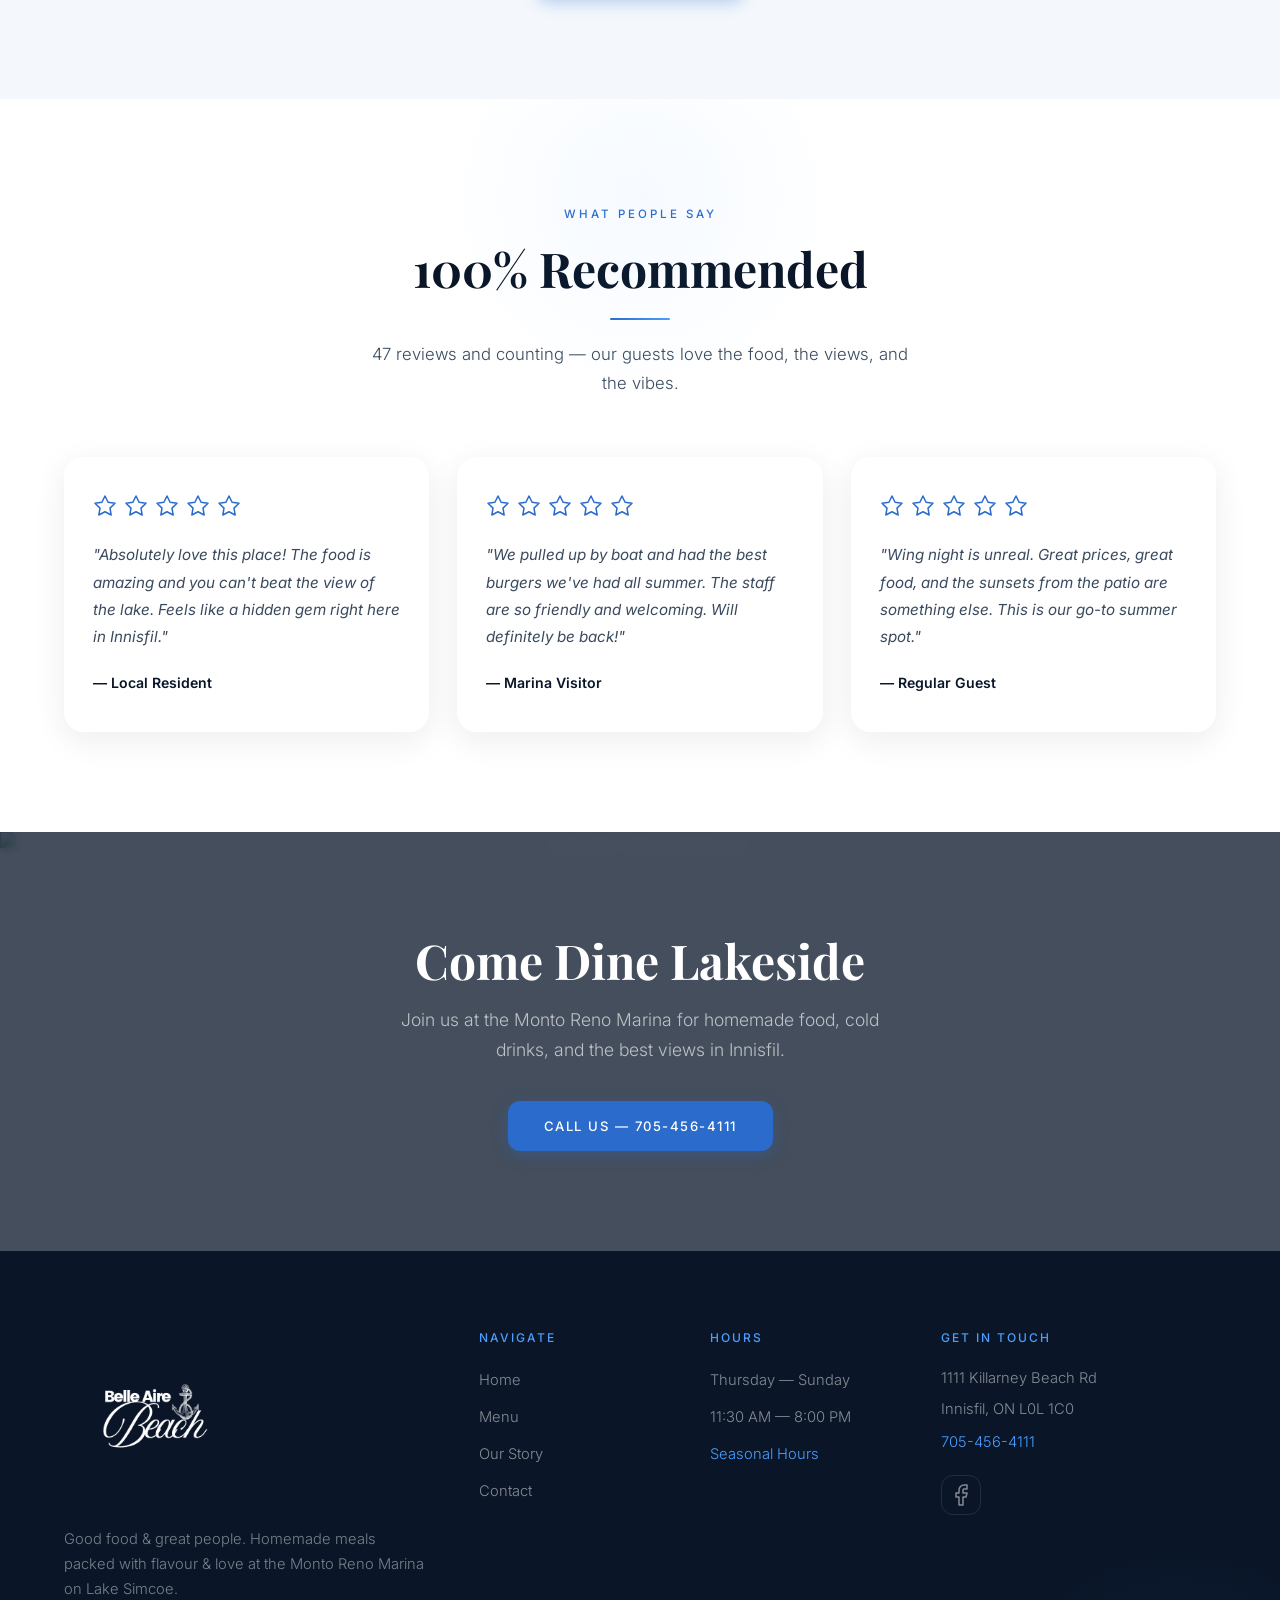
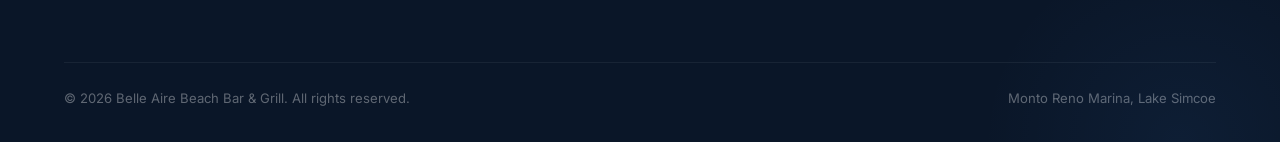
==== commit 3df057b8: "Fix smooth scrolling and enlarge logos - Switch Lenis CDN from unpkg to jsdelivr for better reliabil" ====
--- a/index.html
+++ b/index.html
@@ -265,7 +265,7 @@
     </div>
   </footer>
 
-  <script src="https://unpkg.com/lenis@1.1.18/dist/lenis.min.js"></script>
+  <script src="https://cdn.jsdelivr.net/npm/lenis@1.1.18/dist/lenis.min.js"></script>
   <script src="js/main.js"></script>
 </body>
 </html>
--- a/css/style.css
+++ b/css/style.css
@@ -134,7 +134,7 @@
 }
 
 .nav-logo img {
-  height: 140px;
+  height: 200px;
   width: auto;
   filter: brightness(0) invert(1);
 }
@@ -262,7 +262,7 @@
 }
 
 .hero-logo {
-  width: 280px;
+  width: 400px;
   margin: 0 auto 24px;
   filter: brightness(0) invert(1);
 }
@@ -1245,7 +1245,7 @@
 }
 
 .footer-brand .nav-logo img {
-  height: 120px;
+  height: 180px;
 }
 
 .footer-brand p {
@@ -1490,7 +1490,7 @@
   }
 
   .hero-logo {
-    width: 160px;
+    width: 240px;
   }
 
   .footer-grid {
